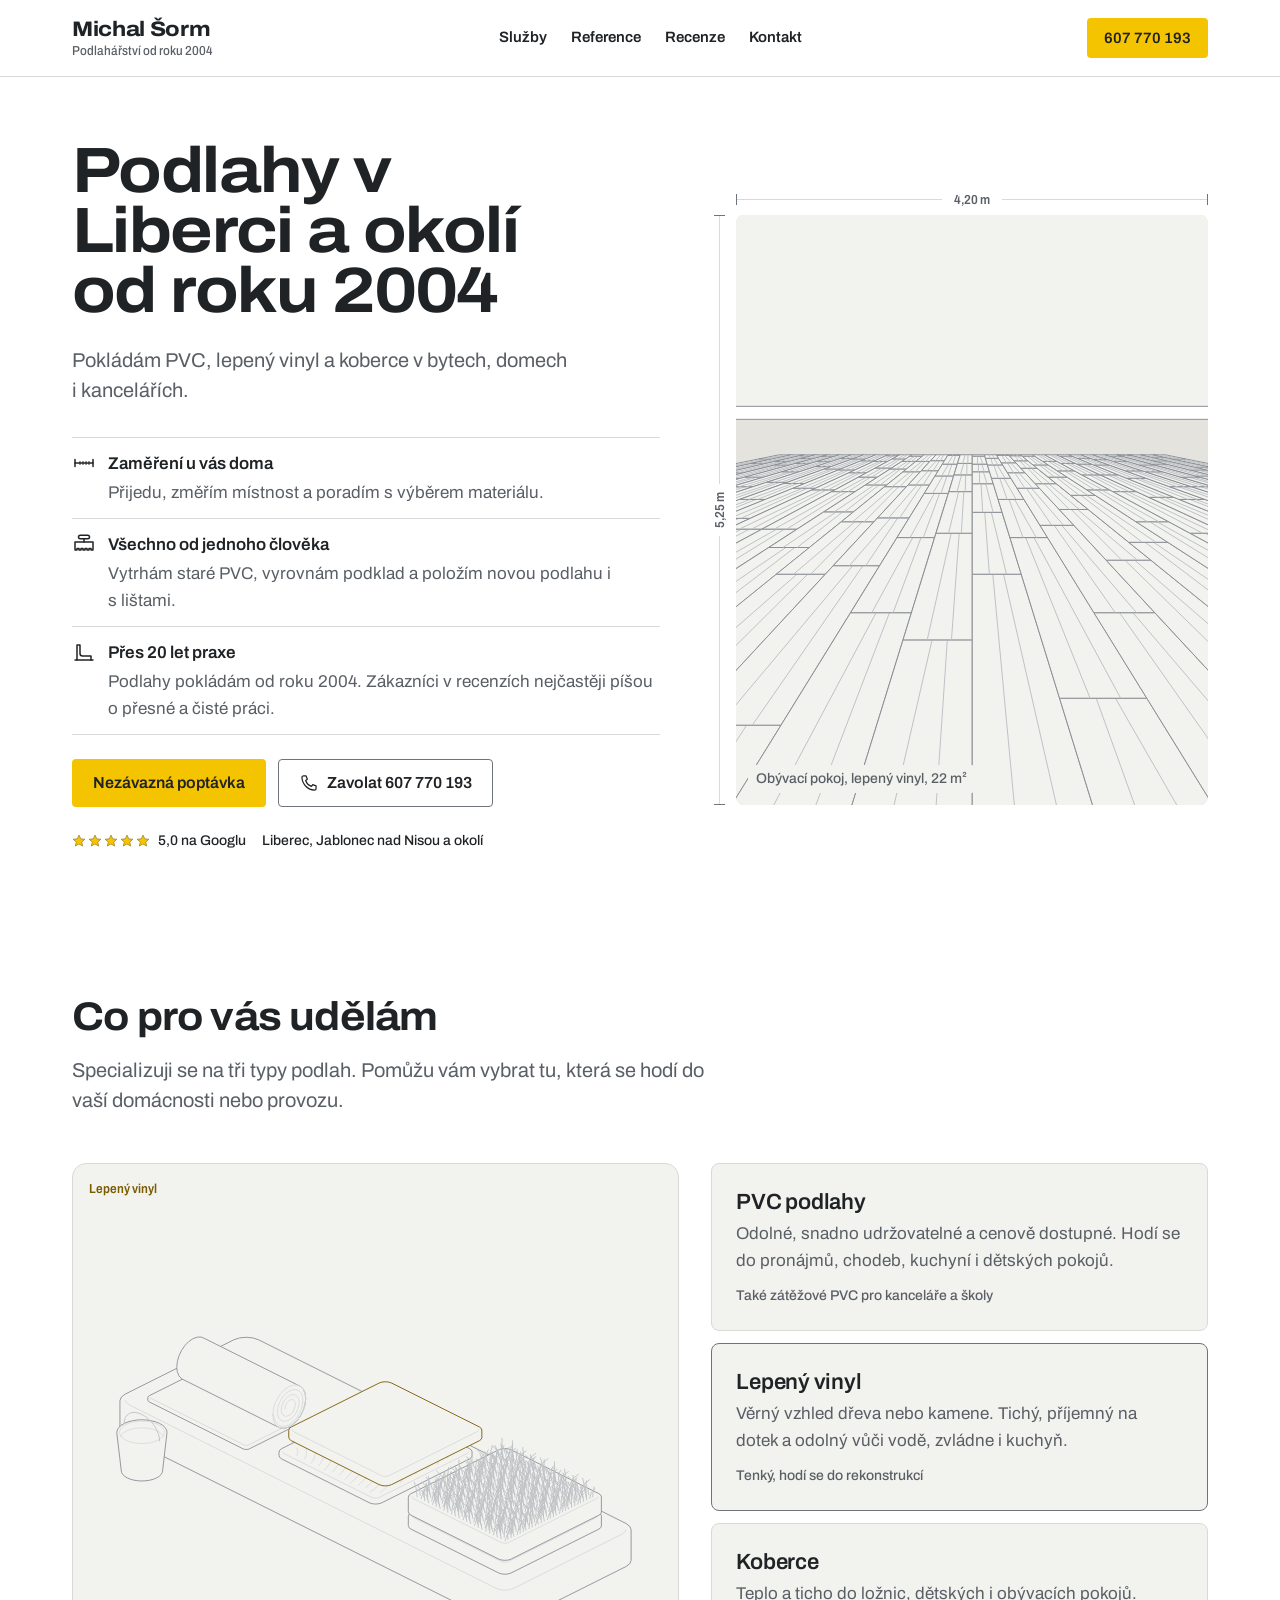
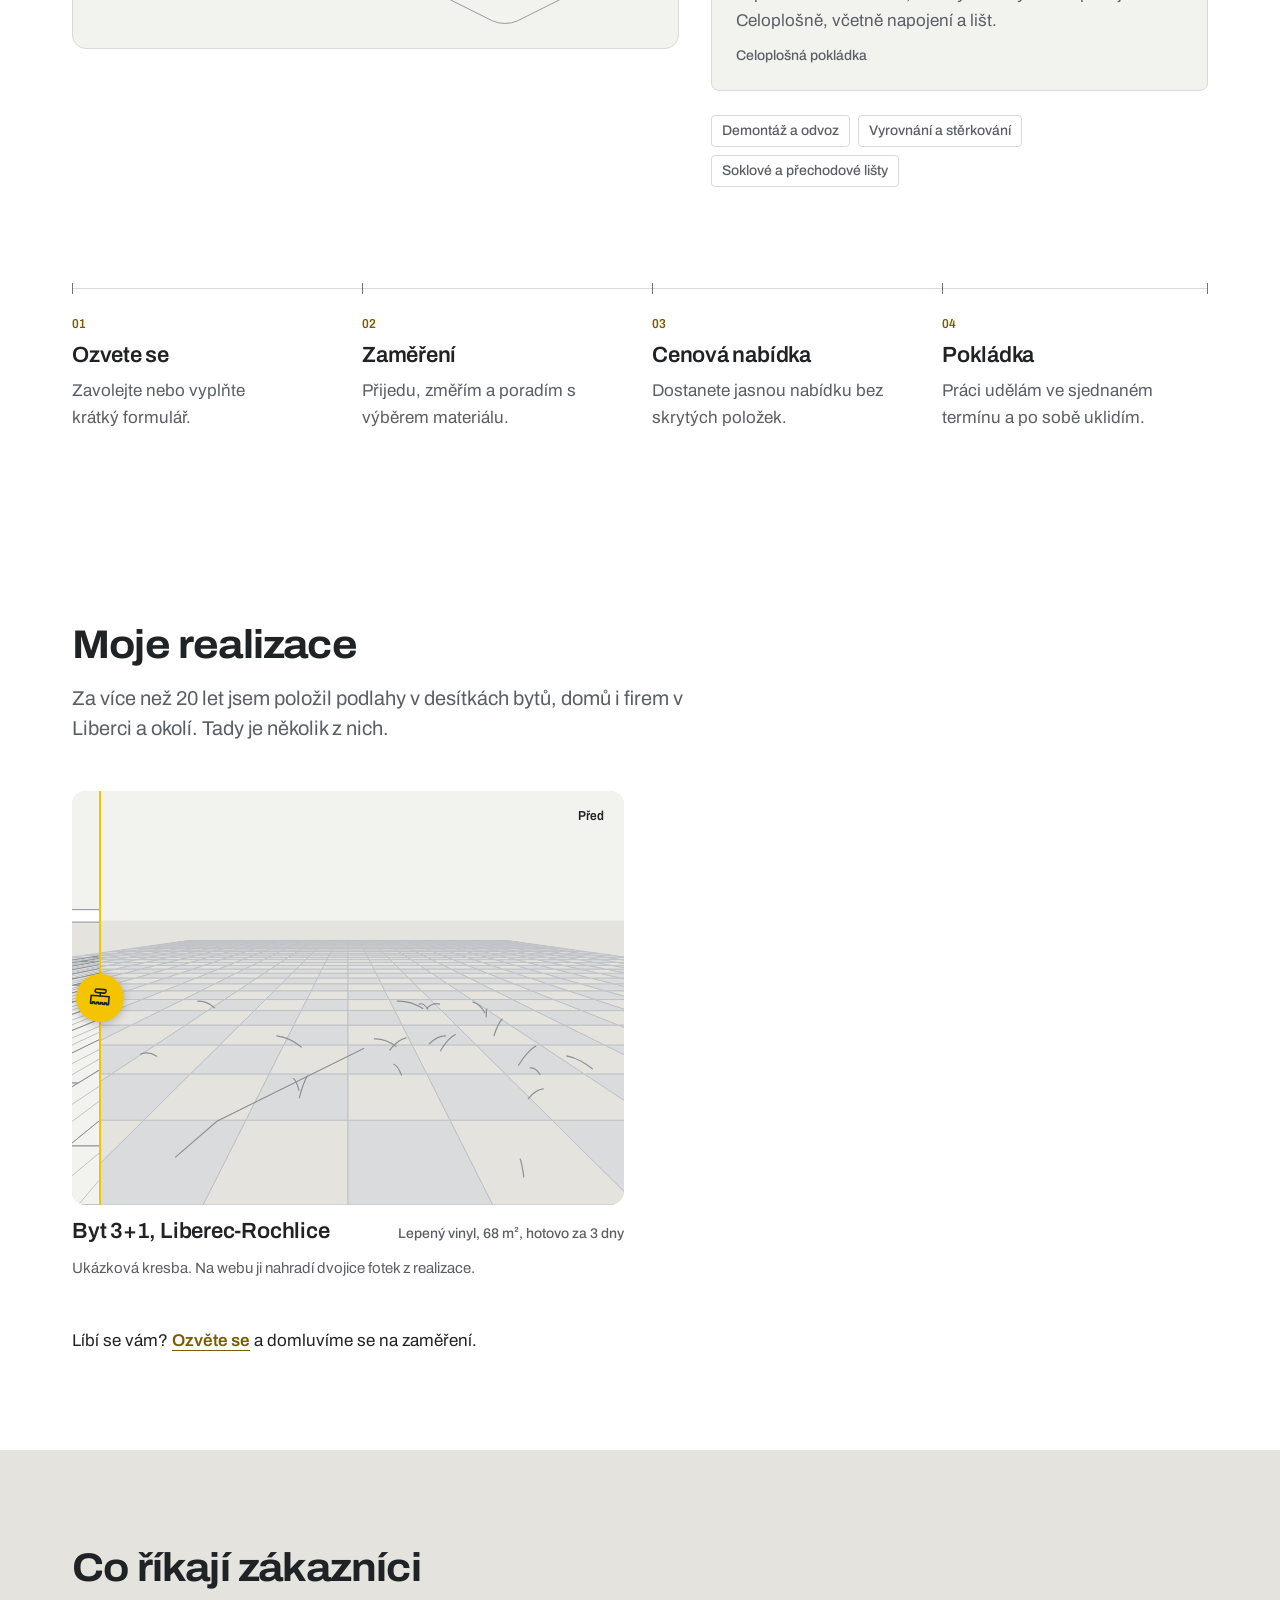
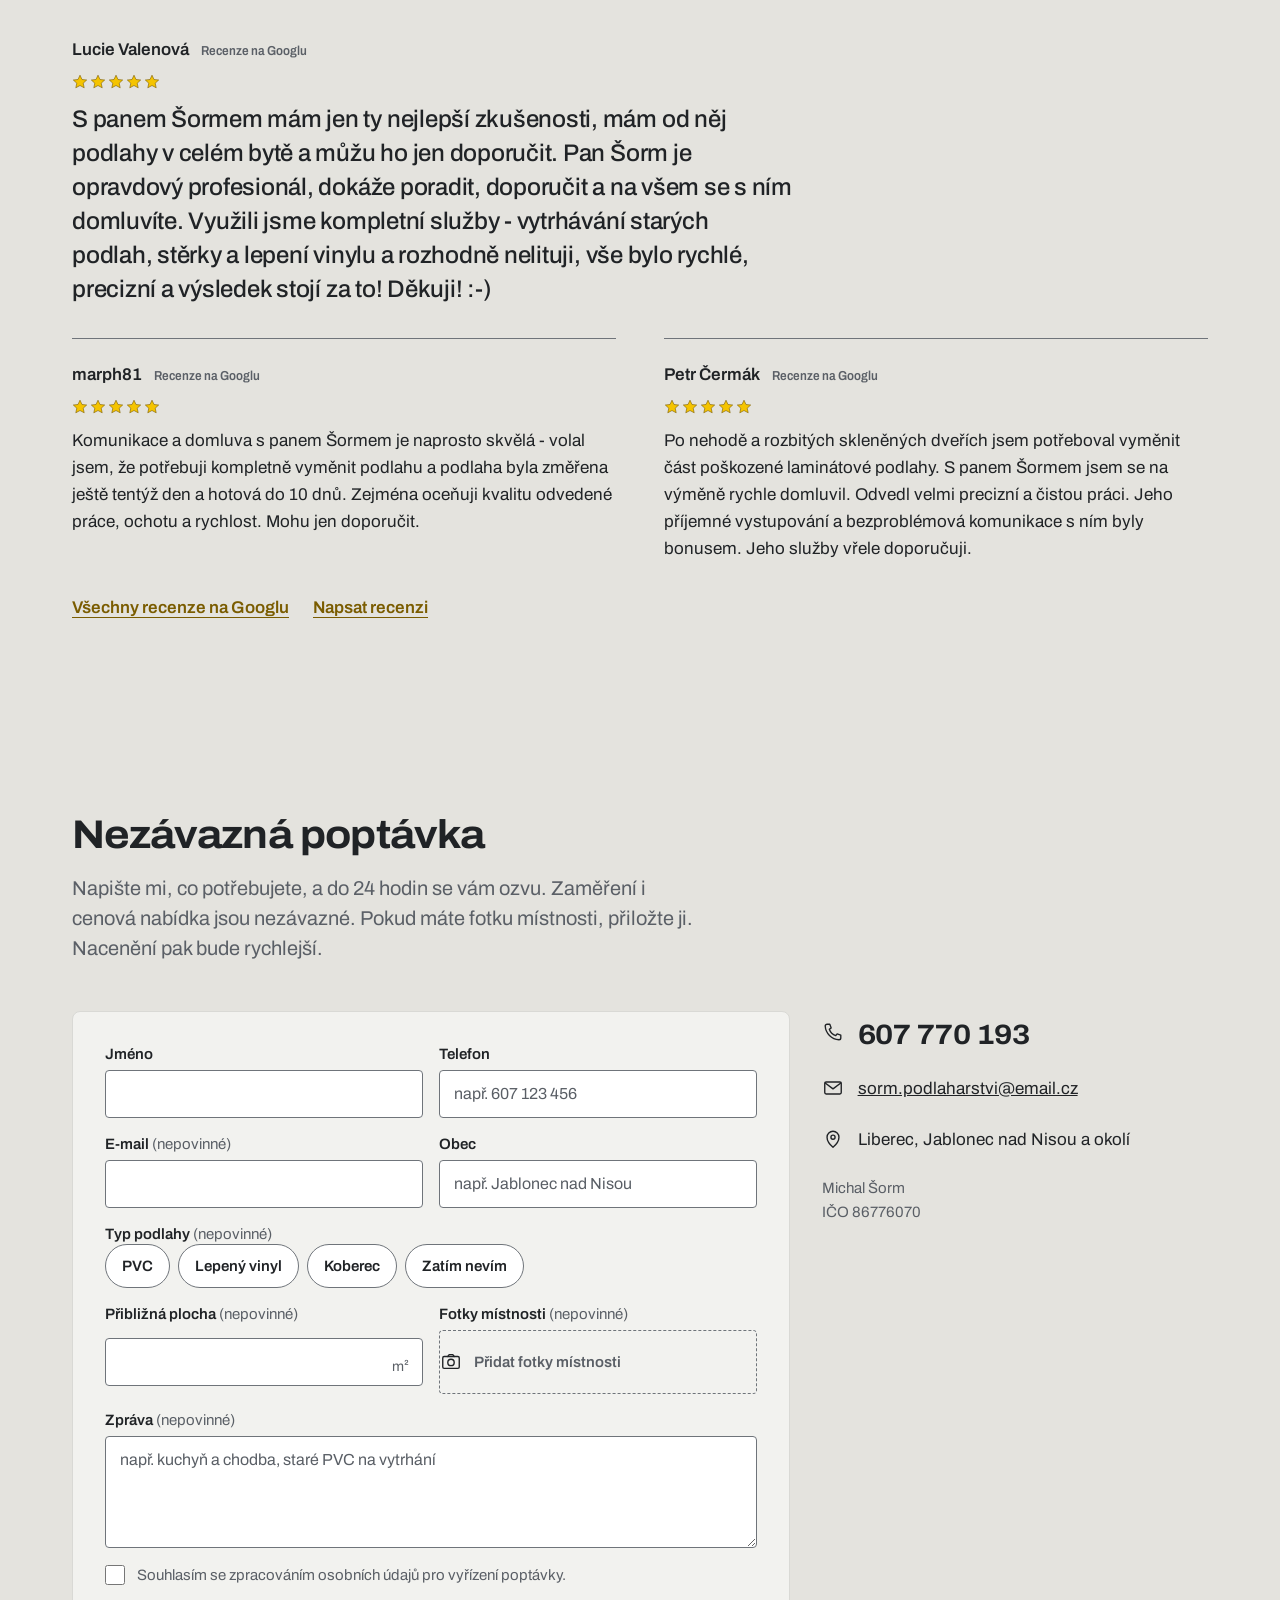
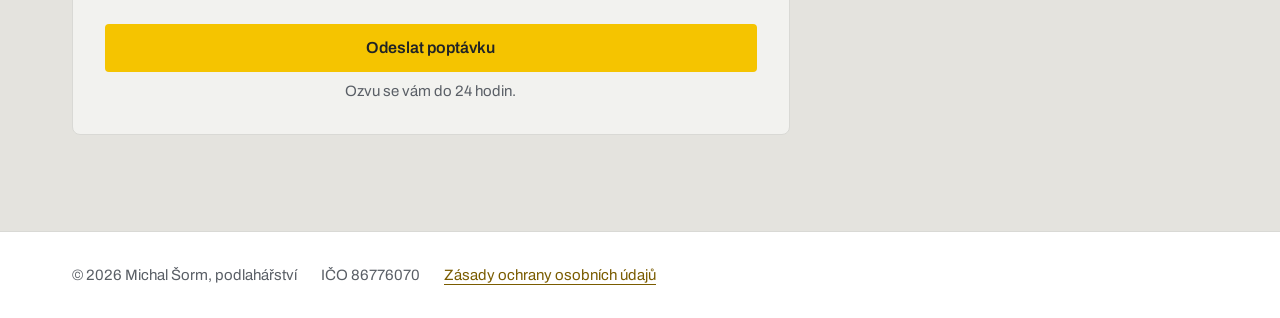
==== index.html @ c3332cc1 "prvni commit" ====
<!doctype html>
<html lang="cs">
<head>
<meta charset="utf-8">
<meta name="viewport" content="width=device-width, initial-scale=1">
<title>Michal Šorm, podlahář v Liberci</title>
<link rel="stylesheet" href="css/tokens.css">
<link rel="stylesheet" href="css/bundle.css">
<link rel="stylesheet" href="css/site.css">
</head>
<body>

<header class="sp-header">
  <a class="sp-wordmark" href="#top" aria-label="Michal Šorm, podlahářství od roku 2004, úvod">
    <b>Michal Šorm</b>
    <span class="sp-label">Podlahářství od roku 2004</span>
  </a>
  <nav class="sp-nav" aria-label="Hlavní">
    <a href="#sluzby">Služby</a><a href="#reference">Reference</a><a href="#recenze">Recenze</a><a href="#kontakt">Kontakt</a>
  </nav>
  <a class="sp-btn sp-btn--primary sp-btn--small" href="tel:+420607770193" aria-label="Zavolat 607 770 193">
    <svg class="sp-header__call-icon" viewBox="0 0 24 24" fill="none" stroke="currentColor" stroke-width="1.5" stroke-linejoin="round" stroke-linecap="round" aria-hidden="true"><path d="M5.5 3.5h3l1.5 4-2 1.5a11 11 0 0 0 7 7l1.5-2 4 1.5v3a2 2 0 0 1-2 2A16 16 0 0 1 3.5 5.5a2 2 0 0 1 2-2z"/></svg>
    <span class="sp-header__call-text">607 770 193</span>
  </a>
</header>

<main>

<!-- ========== Hero ========== -->
<section class="sp-hero" aria-labelledby="hero-h">
  <div class="sp-hero__text">
    <h1 class="sp-display" id="hero-h">Podlahy v Liberci a okolí od roku 2004</h1>
    <p class="sp-lead">Pokládám PVC, lepený vinyl a koberce v bytech, domech i kancelářích.</p>
    <ul class="sp-hero__benefits">
      <li><svg viewBox="0 0 24 24" fill="none" stroke="currentColor" stroke-width="1.5" stroke-linejoin="round" stroke-linecap="round" aria-hidden="true"><path d="M3 12h18"/><path d="M3 8.5v7M21 8.5v7"/><path d="M8 10.5v3M11 10.5v3M14 10.5v3M17 10.5v3" stroke-width="1"/></svg><b>Zaměření u vás doma</b><span class="sp-body">Přijedu, změřím místnost a poradím s výběrem materiálu.</span></li>
      <li><svg viewBox="0 0 24 24" fill="none" stroke="currentColor" stroke-width="1.5" stroke-linejoin="round" stroke-linecap="round" aria-hidden="true"><rect x="6.5" y="3.25" width="11" height="3.5" rx="1.75"/><path d="M12 6.75V10"/><path d="M3 10H21V18H19V16.5H17V18H15V16.5H13V18H11V16.5H9V18H7V16.5H5V18H3Z"/></svg><b>Všechno od jednoho člověka</b><span class="sp-body">Vytrhám staré PVC, vyrovnám podklad a položím novou podlahu i s lištami.</span></li>
      <!-- OVĚŘIT: „Zákazníci v recenzích nejčastěji píšou o přesné a čisté práci.“ platí pro všechny recenze? -->
      <li><svg viewBox="0 0 24 24" fill="none" stroke="currentColor" stroke-width="1.5" stroke-linejoin="round" stroke-linecap="round" aria-hidden="true"><path d="M3 20h18"/><path d="M5 20V5h3v8.5c0 1.5 1 2.5 2.5 2.5H19v4"/></svg><b>Přes 20 let praxe</b><span class="sp-body">Podlahy pokládám od roku 2004. Zákazníci v recenzích nejčastěji píšou o přesné a čisté práci.</span></li>
    </ul>
    <div class="sp-hero__actions">
      <a class="sp-btn sp-btn--primary" href="#kontakt">Nezávazná poptávka</a>
      <a class="sp-btn sp-btn--secondary" href="tel:+420607770193">
        <svg viewBox="0 0 24 24" fill="none" stroke="currentColor" stroke-width="1.5" stroke-linejoin="round" stroke-linecap="round" aria-hidden="true"><path d="M5.5 3.5h3l1.5 4-2 1.5a11 11 0 0 0 7 7l1.5-2 4 1.5v3a2 2 0 0 1-2 2A16 16 0 0 1 3.5 5.5a2 2 0 0 1 2-2z"/></svg>
        Zavolat 607 770 193
      </a>
    </div>
    <div class="sp-hero__trust">
      <!-- OVĚŘIT: aktuální hodnocení na Googlu („5,0 na Googlu“) -->
      <span class="sp-measure"><span class="sp-stars" aria-hidden="true"><svg viewBox="0 0 16 16" aria-hidden="true"><path fill="currentColor" d="M8 1.2l2 4.3 4.7.5-3.5 3.2 1 4.6L8 11.5l-4.2 2.3 1-4.6L1.3 6l4.7-.5z"/></svg><svg viewBox="0 0 16 16" aria-hidden="true"><path fill="currentColor" d="M8 1.2l2 4.3 4.7.5-3.5 3.2 1 4.6L8 11.5l-4.2 2.3 1-4.6L1.3 6l4.7-.5z"/></svg><svg viewBox="0 0 16 16" aria-hidden="true"><path fill="currentColor" d="M8 1.2l2 4.3 4.7.5-3.5 3.2 1 4.6L8 11.5l-4.2 2.3 1-4.6L1.3 6l4.7-.5z"/></svg><svg viewBox="0 0 16 16" aria-hidden="true"><path fill="currentColor" d="M8 1.2l2 4.3 4.7.5-3.5 3.2 1 4.6L8 11.5l-4.2 2.3 1-4.6L1.3 6l4.7-.5z"/></svg><svg viewBox="0 0 16 16" aria-hidden="true"><path fill="currentColor" d="M8 1.2l2 4.3 4.7.5-3.5 3.2 1 4.6L8 11.5l-4.2 2.3 1-4.6L1.3 6l4.7-.5z"/></svg></span>5,0 na Googlu</span>
      <!-- OVĚŘIT: oblast působnosti „Liberec, Jablonec nad Nisou a okolí“ -->
      <span class="sp-measure">Liberec, Jablonec nad Nisou a okolí</span>
    </div>
  </div>

  <!-- OVĚŘIT: zástupná kresba místo fotky; kóty 4,20 × 5,25 m a popisek „Obývací pokoj, lepený vinyl, 22 m²“ nahradit údaji ze skutečné zakázky na fotce -->
  <div class="sp-plan">
    <div class="sp-kota sp-plan__kota-x" aria-hidden="true"><span class="sp-kota__line"></span><span class="sp-label">4,20 m</span><span class="sp-kota__line"></span></div>
    <div class="sp-plan__kota-y" aria-hidden="true"><span class="sp-kota__line"></span><span class="sp-label">5,25 m</span><span class="sp-kota__line"></span></div>
    <div class="sp-plan__photo">
      <svg data-floor="after" viewBox="0 0 400 500" preserveAspectRatio="xMidYMid slice" role="img" aria-label="Ukázka: obývací pokoj s novým lepeným vinylem"></svg>
    </div>
    <span class="sp-measure sp-plan__note">Obývací pokoj, lepený vinyl, 22 m²</span>
  </div>
</section>

<!-- ========== Služby ========== -->
<section class="site-section" id="sluzby" aria-labelledby="sluzby-h">
  <div class="site-section__inner">
    <header class="sp-section-head">
      <h2 class="sp-h2" id="sluzby-h">Co pro vás udělám</h2>
      <p class="sp-lead">Specializuji se na tři typy podlah. Pomůžu vám vybrat tu, která se hodí do vaší domácnosti nebo provozu.</p>
    </header>

    <div class="sp-services">
      <div class="sp-floors">
        <span class="sp-label sp-floors__tag" id="floors-tag">Najeďte na službu</span>
        <div class="sp-floors__stage" id="floors-stage"></div>
      </div>

      <div>
        <!-- OVĚŘIT: orientační ceny za m² zatím nezveřejněné, rozhodne klient -->
        <ul class="sp-service-list">
          <li><button class="sp-service" type="button" data-i="0" aria-pressed="false">
            <span class="sp-h3">PVC podlahy</span>
            <span class="sp-body">Odolné, snadno udržovatelné a cenově dostupné. Hodí se do pronájmů, chodeb, kuchyní i dětských pokojů.</span>
            <span class="sp-measure">Také zátěžové PVC pro kanceláře a školy</span>
          </button></li>
          <li><button class="sp-service" type="button" data-i="1" aria-pressed="false">
            <span class="sp-h3">Lepený vinyl</span>
            <span class="sp-body">Věrný vzhled dřeva nebo kamene. Tichý, příjemný na dotek a odolný vůči vodě, zvládne i kuchyň.</span>
            <span class="sp-measure">Tenký, hodí se do rekonstrukcí</span>
          </button></li>
          <li><button class="sp-service" type="button" data-i="2" aria-pressed="false">
            <span class="sp-h3">Koberce</span>
            <span class="sp-body">Teplo a ticho do ložnic, dětských i obývacích pokojů. Celoplošně, včetně napojení a lišt.</span>
            <span class="sp-measure">Celoplošná pokládka</span>
          </button></li>
        </ul>
        <!-- OVĚŘIT: dodává i materiál? Pokud ano, přidat štítek „Poradenství a zajištění materiálu“ -->
        <div class="sp-extras" aria-label="Doplňkové služby">
          <span>Demontáž a odvoz</span><span>Vyrovnání a stěrkování</span><span>Soklové a přechodové lišty</span>
        </div>
      </div>
    </div>

    <ol class="sp-steps site-steps" aria-label="Jak to probíhá">
      <li class="sp-step"><span class="sp-label">01</span><span class="sp-h3">Ozvete se</span><p class="sp-body">Zavolejte nebo vyplňte krátký formulář.</p></li>
      <li class="sp-step"><span class="sp-label">02</span><span class="sp-h3">Zaměření</span><p class="sp-body">Přijedu, změřím a poradím s výběrem materiálu.</p></li>
      <li class="sp-step"><span class="sp-label">03</span><span class="sp-h3">Cenová nabídka</span><p class="sp-body">Dostanete jasnou nabídku bez skrytých položek.</p></li>
      <li class="sp-step"><span class="sp-label">04</span><span class="sp-h3">Pokládka</span><p class="sp-body">Práci udělám ve sjednaném termínu a po sobě uklidím.</p></li>
    </ol>
  </div>
</section>

<!-- ========== Reference ========== -->
<section class="site-section" id="reference" aria-labelledby="reference-h">
  <div class="site-section__inner">
    <header class="sp-section-head">
      <h2 class="sp-h2" id="reference-h">Moje realizace</h2>
      <p class="sp-lead">Za více než 20 let jsem položil podlahy v desítkách bytů, domů i firem v Liberci a okolí. Tady je několik z nich.</p>
    </header>

    <div class="site-refs">
      <!-- OVĚŘIT: ukázková zakázka „Byt 3+1, Liberec-Rochlice“, „Lepený vinyl, 68 m², hotovo za 3 dny“ a kreslené podlahy; nahradit 6–9 skutečnými zakázkami a dvojicemi fotek 4 : 3 -->
      <figure class="sp-ba" data-ba>
        <div class="sp-ba__frame">
          <svg class="sp-ba__img" data-floor="before" viewBox="0 0 400 300" preserveAspectRatio="xMidYMid slice" role="img" aria-label="Před: opotřebované staré PVC"></svg>
          <svg class="sp-ba__img sp-ba__after" data-floor="after" viewBox="0 0 400 300" preserveAspectRatio="xMidYMid slice" role="img" aria-label="Po: nový lepený vinyl"></svg>
          <span class="sp-ba__edge" aria-hidden="true"></span>
          <span class="sp-ba__trowel" aria-hidden="true">
            <svg viewBox="0 0 24 24" fill="none" stroke="currentColor" stroke-width="1.6" stroke-linejoin="round" stroke-linecap="round"><rect x="6.5" y="3.25" width="11" height="3.5" rx="1.75"/><path d="M12 6.75V10"/><path d="M3 10H21V18H19V16.5H17V18H15V16.5H13V18H11V16.5H9V18H7V16.5H5V18H3Z"/></svg>
          </span>
          <span class="sp-label sp-ba__tag sp-ba__tag--before">Před</span>
          <span class="sp-label sp-ba__tag sp-ba__tag--after">Po</span>
        </div>
        <input class="sp-ba__range" type="range" min="0" max="100" value="55" aria-label="Posunout hranu před a po" hidden>
        <figcaption class="sp-ba__caption">
          <span class="sp-h3">Byt 3+1, Liberec-Rochlice</span>
          <span class="sp-measure">Lepený vinyl, 68 m², hotovo za 3 dny</span>
        </figcaption>
        <span class="sp-small">Ukázková kresba. Na webu ji nahradí dvojice fotek z realizace.</span>
      </figure>
    </div>

    <p class="sp-body site-refs__cta">Líbí se vám? <a class="sp-link" href="#kontakt">Ozvěte se</a> a domluvíme se na zaměření.</p>
  </div>
</section>

<!-- ========== Recenze ========== -->
<section class="site-section site-section--sunk" id="recenze" aria-labelledby="recenze-h">
  <div class="site-section__inner">
    <header class="sp-section-head">
      <h2 class="sp-h2" id="recenze-h">Co říkají zákazníci</h2>
    </header>
    <div class="sp-reviews">
      <figure class="sp-review sp-review--lead">
        <figcaption><h3 class="sp-review__name">Lucie Valenová</h3><span class="sp-label">Recenze na Googlu</span></figcaption>
        <div class="sp-stars" role="img" aria-label="5 z 5 hvězd" data-stars></div>
        <blockquote><p class="sp-body">S panem Šormem mám jen ty nejlepší zkušenosti, mám od něj podlahy v celém bytě a můžu ho jen doporučit. Pan Šorm je opravdový profesionál, dokáže poradit, doporučit a na všem se s ním domluvíte. Využili jsme kompletní služby - vytrhávání starých podlah, stěrky a lepení vinylu a rozhodně nelituji, vše bylo rychlé, precizní a výsledek stojí za to! Děkuji! :-)</p></blockquote>
      </figure>
      <figure class="sp-review">
        <figcaption><h3 class="sp-review__name">marph81</h3><span class="sp-label">Recenze na Googlu</span></figcaption>
        <div class="sp-stars" role="img" aria-label="5 z 5 hvězd" data-stars></div>
        <blockquote><p class="sp-body">Komunikace a domluva s panem Šormem je naprosto skvělá - volal jsem, že potřebuji kompletně vyměnit podlahu a podlaha byla změřena ještě tentýž den a hotová do 10 dnů. Zejména oceňuji kvalitu odvedené práce, ochotu a rychlost. Mohu jen doporučit.</p></blockquote>
      </figure>
      <figure class="sp-review">
        <figcaption><h3 class="sp-review__name">Petr Čermák</h3><span class="sp-label">Recenze na Googlu</span></figcaption>
        <div class="sp-stars" role="img" aria-label="5 z 5 hvězd" data-stars></div>
        <blockquote><p class="sp-body">Po nehodě a rozbitých skleněných dveřích jsem potřeboval vyměnit část poškozené laminátové podlahy. S panem Šormem jsem se na výměně rychle domluvil. Odvedl velmi precizní a čistou práci. Jeho příjemné vystupování a bezproblémová komunikace s ním byly bonusem. Jeho služby vřele doporučuji.</p></blockquote>
      </figure>
    </div>
    <!-- OVĚŘIT: doplnit adresu profilu na Googlu a přímý odkaz na napsání recenze (teď #) -->
    <div class="sp-reviews__more">
      <a class="sp-link" href="#">Všechny recenze na Googlu</a>
      <a class="sp-link" href="#">Napsat recenzi</a>
    </div>
  </div>
</section>

<!-- ========== Kontakt ========== -->
<section class="site-section site-section--sunk" id="kontakt" aria-labelledby="kontakt-h">
  <div class="site-section__inner sp-contact-wrap">
    <!-- OVĚŘIT: lhůta „do 24 hodin“ a zda jsou zaměření a nabídka zdarma (teď jen „nezávazné“) -->
    <header class="sp-section-head">
      <h2 class="sp-h2" id="kontakt-h">Nezávazná poptávka</h2>
      <p class="sp-lead">Napište mi, co potřebujete, a do 24 hodin se vám ozvu. Zaměření i cenová nabídka jsou nezávazné. Pokud máte fotku místnosti, přiložte ji. Nacenění pak bude rychlejší.</p>
    </header>
    <div class="sp-contact">
      <div class="sp-form-slot">
      <!-- OVĚŘIT: formulář zatím nikam neodesílá (bez action); napojení a ochrana proti spamu přijdou později -->
      <form class="sp-form" id="poptavka" novalidate>
        <div class="sp-field"><label for="f-jmeno">Jméno</label><input class="sp-input" id="f-jmeno" name="jmeno" autocomplete="name" required><span class="sp-error" id="e-jmeno" hidden>Zadejte jméno.</span></div>
        <div class="sp-field"><label for="f-tel">Telefon</label><input class="sp-input" id="f-tel" name="telefon" type="tel" autocomplete="tel" inputmode="tel" required placeholder="např. 607 123 456"><span class="sp-error" id="e-tel" hidden>Zadejte telefon, ať se vám můžu ozvat.</span></div>
        <div class="sp-field"><label for="f-mail">E-mail <span class="sp-opt">(nepovinné)</span></label><input class="sp-input" id="f-mail" name="email" type="email" autocomplete="email"></div>
        <div class="sp-field"><label for="f-obec">Obec</label><input class="sp-input" id="f-obec" name="obec" autocomplete="address-level2" required placeholder="např. Jablonec nad Nisou"><span class="sp-error" id="e-obec" hidden>Napište obec, kde je podlaha.</span></div>

        <fieldset class="sp-field sp-field--full">
          <legend>Typ podlahy <span class="sp-opt">(nepovinné)</span></legend>
          <div class="sp-chips">
            <label class="sp-chip"><input type="radio" name="typ" value="pvc"><span>PVC</span></label>
            <label class="sp-chip"><input type="radio" name="typ" value="vinyl"><span>Lepený vinyl</span></label>
            <label class="sp-chip"><input type="radio" name="typ" value="koberec"><span>Koberec</span></label>
            <label class="sp-chip"><input type="radio" name="typ" value="nevim"><span>Zatím nevím</span></label>
          </div>
        </fieldset>

        <div class="sp-field"><label for="f-m2">Přibližná plocha <span class="sp-opt">(nepovinné)</span></label><div class="sp-suffix"><input class="sp-input" id="f-m2" name="plocha" type="number" inputmode="decimal" min="0"><span>m²</span></div></div>
        <div class="sp-field">
          <span class="sp-field__title" id="foto-title">Fotky místnosti <span class="sp-opt">(nepovinné)</span></span>
          <label class="sp-drop">
            <input class="sp-sr-only" id="f-foto" name="fotky" type="file" accept="image/*" multiple aria-labelledby="foto-title foto-text">
            <svg viewBox="0 0 24 24" fill="none" stroke="currentColor" stroke-width="1.5" stroke-linejoin="round" stroke-linecap="round" aria-hidden="true"><rect x="3" y="6" width="18" height="13" rx="1.5"/><circle cx="12" cy="12.5" r="3.5"/><path d="M8.5 6l1.5-2h4l1.5 2"/></svg>
            <span class="sp-small" id="foto-text">Přidat fotky místnosti</span>
          </label>
        </div>

        <div class="sp-field sp-field--full"><label for="f-zprava">Zpráva <span class="sp-opt">(nepovinné)</span></label><textarea class="sp-input" id="f-zprava" name="zprava" placeholder="např. kuchyň a chodba, staré PVC na vytrhání"></textarea></div>

        <div class="sp-field sp-field--full">
          <label class="sp-check"><input type="checkbox" id="f-souhlas" required><span>Souhlasím se zpracováním osobních údajů pro vyřízení poptávky.</span></label>
          <span class="sp-error" id="e-souhlas" hidden>Bez souhlasu poptávku nemůžu zpracovat.</span>
        </div>

        <div class="sp-field--full" style="display:grid;gap:var(--space-2)">
          <button class="sp-btn sp-btn--primary sp-btn--block" type="submit" id="f-odeslat">Odeslat poptávku</button>
          <span class="sp-small" style="text-align:center">Ozvu se vám do 24 hodin.</span>
        </div>
      </form>
      </div>

      <aside class="sp-info" aria-label="Kontakt">
        <div class="sp-info__row">
          <svg viewBox="0 0 24 24" fill="none" stroke="currentColor" stroke-width="1.5" stroke-linejoin="round" stroke-linecap="round" aria-hidden="true"><path d="M5.5 3.5h3l1.5 4-2 1.5a11 11 0 0 0 7 7l1.5-2 4 1.5v3a2 2 0 0 1-2 2A16 16 0 0 1 3.5 5.5a2 2 0 0 1 2-2z"/></svg>
          <a class="sp-info__phone sp-focusable" href="tel:+420607770193">607 770 193</a>
        </div>
        <div class="sp-info__row">
          <svg viewBox="0 0 24 24" fill="none" stroke="currentColor" stroke-width="1.5" stroke-linejoin="round" stroke-linecap="round" aria-hidden="true"><rect x="3" y="5.5" width="18" height="13" rx="1.5"/><path d="M3.5 6.5 12 13l8.5-6.5"/></svg>
          <a class="sp-body sp-focusable" href="mailto:sorm.podlaharstvi@email.cz">sorm.podlaharstvi@email.cz</a>
        </div>
        <div class="sp-info__row">
          <svg viewBox="0 0 24 24" fill="none" stroke="currentColor" stroke-width="1.5" stroke-linejoin="round" stroke-linecap="round" aria-hidden="true"><path d="M12 21s-6.5-5.6-6.5-11a6.5 6.5 0 0 1 13 0c0 5.4-6.5 11-6.5 11z"/><circle cx="12" cy="10" r="2.25"/></svg>
          <span class="sp-body">Liberec, Jablonec nad Nisou a okolí</span>
        </div>
        <!-- OVĚŘIT: jednotný název firmy shodný s profilem na Googlu („Podlahářství Michal Šorm“ nebo „ŠORM-PODLAHY“) -->
        <div class="sp-info__firm"><span class="sp-small">Michal Šorm</span><span class="sp-small">IČO 86776070</span></div>
      </aside>
    </div>
  </div>
</section>

</main>

<footer class="site-footer">
  <div class="site-footer__inner">
    <span class="sp-small">© 2026 Michal Šorm, podlahářství</span>
    <span class="sp-small">IČO 86776070</span>
    <!-- stránka zásad zatím neexistuje, vznikne v dalším kroku -->
    <a class="sp-small sp-link" href="zasady-ochrany-osobnich-udaju.html">Zásady ochrany osobních údajů</a>
  </div>
</footer>

<script src="js/site.js"></script>
<script src="js/hairline.js"></script>
<script src="js/hero.js"></script>
<script src="js/sluzby.js"></script>
<script src="js/reference.js"></script>
<script src="js/recenze.js"></script>
<script src="js/poptavka.js"></script>
</body>
</html>
---- css/tokens.css ----
/* Šorm Podlahy — generated from tokens.json (nastroje/generuj-tokens.py) */
:root, [data-theme="light"] {
  color-scheme: light;
  --surface: #ffffff;
  --surface-raised: #f2f2ef;
  --surface-sunk: #e4e3de;
  --ink: #202326;
  --ink-muted: #5a5f66;
  --line: #d9d9d5;
  --line-strong: #6f747a;
  --accent: #f5c400;
  --accent-hover: #ddb000;
  --accent-ink: #7a5c00;
  --on-accent: #202326;
  --accent-soft: #fff3c2;
  --focus-ring: var(--ink);
  --danger: #a11b1b;
  --hairline-plate: var(--surface-raised);
  --hairline-hi: #7a5c00;
  --hairline-edge: #8c9096;
  --hairline-mid: #bfc2c6;
  --hairline-lo: #dadbdc;
  --shadow-badge: 0 2px 8px rgba(32,35,38,0.28);
}
@media (prefers-color-scheme: dark) {
  :root:not([data-theme="light"]) {
  color-scheme: dark;
  --surface: #17191c;
  --surface-raised: #202327;
  --surface-sunk: #0f1113;
  --ink: #ecedee;
  --ink-muted: #a3a8ae;
  --line: #2e3236;
  --line-strong: #6b7178;
  --accent: #f5c400;
  --accent-hover: #ffd84d;
  --accent-ink: #f5c400;
  --on-accent: #17191c;
  --accent-soft: #3a3214;
  --focus-ring: var(--ink);
  --danger: #f19a9a;
  --hairline-plate: var(--surface-raised);
  --hairline-hi: #f5c400;
  --hairline-edge: #6b7178;
  --hairline-mid: #464b51;
  --hairline-lo: #2e3236;
  --shadow-badge: 0 2px 8px rgba(0,0,0,0.6);
  }
}
[data-theme="dark"] {
  color-scheme: dark;
  --surface: #17191c;
  --surface-raised: #202327;
  --surface-sunk: #0f1113;
  --ink: #ecedee;
  --ink-muted: #a3a8ae;
  --line: #2e3236;
  --line-strong: #6b7178;
  --accent: #f5c400;
  --accent-hover: #ffd84d;
  --accent-ink: #f5c400;
  --on-accent: #17191c;
  --accent-soft: #3a3214;
  --focus-ring: var(--ink);
  --danger: #f19a9a;
  --hairline-plate: var(--surface-raised);
  --hairline-hi: #f5c400;
  --hairline-edge: #6b7178;
  --hairline-mid: #464b51;
  --hairline-lo: #2e3236;
  --shadow-badge: 0 2px 8px rgba(0,0,0,0.6);
}
:root {
  --space-1: 4px;
  --space-2: 8px;
  --space-3: 12px;
  --space-4: 16px;
  --space-6: 24px;
  --space-8: 32px;
  --space-12: 48px;
  --space-16: 64px;
  --space-24: 96px;
  --container: 1200px;
  --text-max: 640px;
  --radius-sm: 4px;
  --radius-md: 8px;
  --radius-lg: 14px;
  --radius-pill: 999px;
  --font-sans: "Archivo", system-ui, sans-serif;
}
.display { font-family: var(--font-sans); font-size: 64px; line-height: 60px; font-weight: 700; letter-spacing: -0.025em; }
.display-mobile { font-family: var(--font-sans); font-size: 40px; line-height: 42px; font-weight: 700; letter-spacing: -0.02em; }
.h2 { font-family: var(--font-sans); font-size: 40px; line-height: 44px; font-weight: 700; letter-spacing: -0.02em; }
.h3 { font-family: var(--font-sans); font-size: 22px; line-height: 28px; font-weight: 600; letter-spacing: -0.01em; }
.lead { font-family: var(--font-sans); font-size: 20px; line-height: 30px; font-weight: 400; }
.body { font-family: var(--font-sans); font-size: 17px; line-height: 27px; font-weight: 400; }
.small { font-family: var(--font-sans); font-size: 15px; line-height: 22px; font-weight: 400; }
.button { font-family: var(--font-sans); font-size: 16px; line-height: 20px; font-weight: 600; }
.label { font-family: var(--font-sans); font-size: 13px; line-height: 18px; font-weight: 600; }
.measure { font-family: var(--font-sans); font-size: 14px; line-height: 20px; font-weight: 500; }
---- css/bundle.css ----
@import url("https://fonts.googleapis.com/css2?family=Archivo:wdth,wght@62..125,400..800&display=swap");

/* Šorm Podlahy — styly komponent. Hodnoty jsou tokeny z tokens.json, žádné natvrdo. */

:root {
  --sp-ease: cubic-bezier(0.32, 0.72, 0, 1);
  --sp-dur: 700ms;
  --sp-dur-fast: 160ms;
}

body {
  margin: 0;
  background: var(--surface);
  color: var(--ink);
  font-family: var(--font-sans);
  font-size: 17px;
  line-height: 27px;
  -webkit-font-smoothing: antialiased;
}

*, *::before, *::after { box-sizing: border-box; }
:root, [data-theme="light"] { color-scheme: light; }
[data-theme="dark"] { color-scheme: dark; }

/* ---------- Typografie ---------- */
.sp-display { font-family: var(--font-sans); font-size: 64px; line-height: 60px; font-weight: 700; letter-spacing: -0.025em; font-stretch: 112%; text-wrap: balance; margin: 0; }
.sp-h2 { font-family: var(--font-sans); font-size: 40px; line-height: 44px; font-weight: 700; letter-spacing: -0.02em; font-stretch: 108%; text-wrap: balance; margin: 0; }
.sp-h3 { font-family: var(--font-sans); font-size: 22px; line-height: 28px; font-weight: 600; letter-spacing: -0.01em; margin: 0; }
.sp-lead { font-size: 20px; line-height: 30px; color: var(--ink-muted); max-width: var(--text-max); margin: 0; text-wrap: pretty; }
.sp-body { font-size: 17px; line-height: 27px; margin: 0; text-wrap: pretty; }
.sp-small { font-size: 15px; line-height: 22px; color: var(--ink-muted); margin: 0; }
.sp-label { font-family: var(--font-sans); font-size: 13px; line-height: 18px; font-weight: 600; font-stretch: 88%; color: var(--ink-muted); }
.sp-measure { font-family: var(--font-sans); font-size: 14px; line-height: 20px; font-weight: 500; color: var(--ink-muted); font-variant-numeric: tabular-nums lining-nums; }

@media (max-width: 720px) {
  .sp-display { font-size: 40px; line-height: 42px; letter-spacing: -0.02em; font-stretch: 106%; }
  .sp-h2 { font-size: 30px; line-height: 34px; }
}

/* ---------- Fokus ---------- */
/* jeden kroužek pro všechny ovládací prvky, i ty bez vlastní třídy (navigace, zaškrtávátko) */
:where(a, button, input, select, textarea, summary, [tabindex]):focus-visible,
.sp-chip input:focus-visible + span,
.sp-drop:focus-within { outline: 2px solid var(--focus-ring); outline-offset: 2px; }
.sp-chip input:focus-visible, .sp-sr-only:focus-visible { outline: none; }

/* skryté vizuálně, dostupné klávesnici a čtečce */
.sp-sr-only { position: absolute; width: 1px; height: 1px; margin: -1px; padding: 0; border: 0; overflow: hidden; clip-path: inset(50%); white-space: nowrap; }

/* ---------- Tlačítka ---------- */
.sp-btn {
  display: inline-flex; align-items: center; justify-content: center; gap: var(--space-2);
  min-height: 48px; padding: var(--space-3) 20px;
  border: 1px solid transparent; border-radius: var(--radius-sm);
  font-family: var(--font-sans); font-size: 16px; line-height: 20px; font-weight: 600;
  text-decoration: none; cursor: pointer; white-space: nowrap;
  transition: background-color var(--sp-dur-fast) ease, border-color var(--sp-dur-fast) ease, color var(--sp-dur-fast) ease;
}
.sp-btn svg { width: 20px; height: 20px; flex: none; }
.sp-btn--primary { background: var(--accent); color: var(--on-accent); }
.sp-btn--primary:hover { background: var(--accent-hover); }
.sp-btn--secondary { background: transparent; color: var(--ink); border-color: var(--line-strong); }
.sp-btn--secondary:hover { background: var(--surface-sunk); }
.sp-btn--small { min-height: 40px; padding: var(--space-2) var(--space-4); font-size: 15px; }
.sp-btn:active { transform: translateY(1px); }
.sp-btn:disabled, .sp-btn[aria-disabled="true"] { background: var(--surface-sunk); color: var(--ink-muted); border-color: var(--line); cursor: not-allowed; transform: none; }
/* odesílání: tlačítko si nechá barvu, přibude točítko */
.sp-btn--primary[aria-busy="true"] { background: var(--accent); color: var(--on-accent); border-color: transparent; cursor: progress; }
.sp-btn[aria-busy="true"]::before { content: ""; width: 16px; height: 16px; border-radius: var(--radius-pill); border: 2px solid currentColor; border-right-color: transparent; animation: sp-spin 0.8s linear infinite; }
@keyframes sp-spin { to { transform: rotate(360deg); } }
.sp-btn--block { width: 100%; }

.sp-link { color: var(--accent-ink); font-weight: 600; text-decoration: underline; text-decoration-thickness: 1px; text-underline-offset: 4px; }
.sp-link:hover { text-decoration-thickness: 2px; }
@media (pointer: coarse) {
  .sp-btn--small { min-height: 44px; }
  .sp-reviews__more .sp-link { display: inline-flex; align-items: center; min-height: 44px; }
}

/* ---------- Kóta: technická kótovací čára ---------- */
.sp-kota { display: flex; align-items: center; gap: var(--space-3); color: var(--ink-muted); }
.sp-kota__line { position: relative; flex: 1; height: 1px; background: var(--line); }
.sp-kota__line::before, .sp-kota__line::after { content: ""; position: absolute; top: -5px; width: 1px; height: 11px; background: var(--line-strong); }
.sp-kota__line::before { left: 0; }
.sp-kota__line::after { right: 0; }
.sp-kota__tick { width: 1px; height: 11px; background: var(--line-strong); flex: none; }
/* koncové značky jen na vnějších koncích kóty */
.sp-label + .sp-kota__line::before { display: none; }
.sp-kota__line:has(+ .sp-label)::after { display: none; }

/* ---------- Nadpis sekce: bez štítku a čísla ---------- */
.sp-section-head { display: grid; gap: var(--space-4); }

/* ---------- Hlavička ---------- */
.sp-header { display: flex; align-items: center; justify-content: space-between; gap: var(--space-6); padding: var(--space-4) var(--space-8); border-bottom: 1px solid var(--line); background: var(--surface); }
.sp-wordmark { display: grid; gap: 2px; text-decoration: none; color: var(--ink); }
.sp-wordmark b { font-size: 21px; line-height: 24px; font-weight: 750; letter-spacing: -0.015em; font-stretch: 112%; }
.sp-wordmark .sp-label { font-size: 13px; line-height: 16px; font-weight: 500; }
.sp-nav { display: flex; gap: var(--space-6); }
.sp-nav a { color: var(--ink); text-decoration: none; font-size: 15px; font-weight: 600; padding: var(--space-2) 0; border-bottom: 1px solid transparent; }
.sp-nav a:hover { border-bottom-color: var(--ink); }
.sp-header__call-icon { display: none; }
@media (max-width: 720px) {
  .sp-header { padding: var(--space-3) var(--space-4); }
  .sp-nav, .sp-header__call-text { display: none; }
  .sp-header__call-icon { display: inline-flex; }
}

/* ---------- Hero ---------- */
.sp-hero { display: grid; grid-template-columns: 1.08fr 0.92fr; gap: var(--space-12); align-items: center; padding: var(--space-16) var(--space-8) var(--space-12); max-width: var(--container); margin: 0 auto; }
.sp-hero__text { display: grid; gap: var(--space-6); }
.sp-hero__benefits { list-style: none; margin: var(--space-2) 0 0; padding: 0; display: grid; gap: 0; }
.sp-hero__benefits li { display: grid; grid-template-columns: 24px 1fr; gap: 2px var(--space-3); padding: var(--space-3) 0; border-top: 1px solid var(--line); }
.sp-hero__benefits li:last-child { border-bottom: 1px solid var(--line); }
.sp-hero__benefits svg { width: 24px; height: 24px; color: var(--ink); grid-row: 1 / span 2; margin-top: 1px; }
.sp-hero__benefits b { font-weight: 600; }
.sp-hero__benefits .sp-body { color: var(--ink-muted); }
.sp-hero__actions { display: flex; flex-wrap: wrap; gap: var(--space-3); }
.sp-hero__trust { display: flex; flex-wrap: wrap; gap: var(--space-2) var(--space-4); }
.sp-hero__trust .sp-measure { color: var(--ink); display: inline-flex; align-items: center; gap: var(--space-2); }
.sp-hero__trust .sp-stars svg { width: 14px; height: 14px; }

.sp-plan { position: relative; padding: 28px 0 0 28px; }
.sp-plan__photo { position: relative; aspect-ratio: 4 / 5; border-radius: var(--radius-md); overflow: hidden; background: var(--surface-sunk); }
.sp-plan__photo svg, .sp-plan__photo img { display: block; width: 100%; height: 100%; object-fit: cover; }
.sp-plan__kota-x { position: absolute; top: 4px; left: 28px; right: 0; }
.sp-plan__kota-y { position: absolute; top: 28px; bottom: 0; left: 4px; width: 16px; display: flex; flex-direction: column; align-items: center; }
.sp-plan__kota-y .sp-kota__line { width: 1px; height: auto; flex: 1; }
.sp-plan__kota-y .sp-kota__line::before, .sp-plan__kota-y .sp-kota__line::after { left: -5px; width: 11px; height: 1px; top: auto; }
.sp-plan__kota-y .sp-kota__line::before { top: 0; }
.sp-plan__kota-y .sp-kota__line::after { bottom: 0; right: auto; }
.sp-plan__kota-y .sp-label { writing-mode: vertical-rl; transform: rotate(180deg); padding: var(--space-2) 0; }
.sp-plan__note { position: absolute; left: 40px; right: 12px; width: fit-content; max-width: calc(100% - 52px); bottom: 12px; padding: 4px 8px; border-radius: var(--radius-sm); background: var(--surface-raised); }

@media (max-width: 720px) {
  .sp-hero { grid-template-columns: 1fr; gap: var(--space-8); padding: var(--space-8) var(--space-4); }
  .sp-hero__actions .sp-btn { flex: 1 1 100%; }
}

/* ---------- Služby s hairline animací ---------- */
.sp-services { display: grid; grid-template-columns: 1.1fr 0.9fr; gap: var(--space-8); align-items: start; }
.sp-floors { position: sticky; top: var(--space-6); border: 1px solid var(--line); border-radius: var(--radius-lg); background: var(--surface-raised); overflow: hidden; }
.sp-floors__stage { width: 100%; }
.sp-floors__tag { position: absolute; top: var(--space-4); left: var(--space-4); z-index: 1; pointer-events: none; }
.sp-floors__tag[data-on="true"] { color: var(--accent-ink); }
.sp-floors__hint { position: absolute; right: var(--space-4); bottom: var(--space-3); pointer-events: none; }
.sp-service-list { display: grid; gap: var(--space-3); list-style: none; margin: 0; padding: 0; }
.sp-service {
  display: grid; gap: var(--space-1);
  width: 100%; text-align: left; padding: var(--space-6); cursor: pointer;
  background: var(--surface-raised); color: var(--ink); font: inherit;
  border: 1px solid var(--line); border-radius: var(--radius-md);
  transition: border-color var(--sp-dur-fast) ease, background-color var(--sp-dur-fast) ease;
}
.sp-service .sp-body { color: var(--ink-muted); }
.sp-service .sp-measure { margin-top: var(--space-2); }
.sp-service.is-preview { border-color: var(--line-strong); }
.sp-service[aria-pressed="true"] { border-color: var(--ink); box-shadow: inset 0 0 0 1px var(--ink); background: var(--accent-soft); }
.sp-extras { display: flex; flex-wrap: wrap; gap: var(--space-2); margin-top: var(--space-6); }
.sp-extras span { font-family: var(--font-sans); font-size: 14px; font-weight: 500; line-height: 18px; padding: 6px 10px; border: 1px solid var(--line); border-radius: var(--radius-sm); color: var(--ink-muted); }
@media (max-width: 720px) {
  .sp-services { grid-template-columns: 1fr; }
  /* kresba zůstává vidět, i když se scrolluje ke kartě 02 a 03 */
  .sp-floors { top: calc(var(--sp-header-h, 0px) + var(--space-2)); z-index: 2; }
  .sp-floors__stage { aspect-ratio: auto; height: min(34vh, calc((100vw - 34px) * 0.8)); }
  .sp-service { padding: var(--space-4); scroll-margin-top: calc(var(--sp-header-h, 0px) + 34vh + var(--space-6)); }
}

/* ---------- Před / po se stěrkou ---------- */
.sp-ba { display: grid; gap: var(--space-3); }
.sp-ba__frame { position: relative; aspect-ratio: 4 / 3; border-radius: var(--radius-lg); overflow: hidden; background: var(--surface-sunk); isolation: isolate; }
.sp-ba__img { position: absolute; inset: 0; width: 100%; height: 100%; object-fit: cover; display: block; }
.sp-ba__after { clip-path: inset(0 calc(100% - var(--p, 0) * 100%) 0 0); }
.sp-ba__edge { position: absolute; top: 0; bottom: 0; left: calc(var(--p, 0) * 100%); width: 2px; margin-left: -1px; background: var(--accent); opacity: calc(min(var(--p, 0), 1 - var(--p, 0)) * 40); z-index: 2; }
.sp-ba__trowel {
  position: absolute; top: 50%; left: calc(var(--p, 0) * 100%); z-index: 3;
  width: 48px; height: 48px; margin: -24px 0 0 -24px; border-radius: var(--radius-pill);
  display: grid; place-items: center; background: var(--accent); color: var(--on-accent); box-shadow: var(--shadow-badge);
  transform: rotate(var(--tilt, 0deg));
  opacity: calc(min(var(--p, 0), 1 - var(--p, 0)) * 30);
}
.sp-ba__trowel svg { width: 24px; height: 24px; }
.sp-ba__tag { position: absolute; top: var(--space-3); z-index: 4; padding: 4px 8px; border-radius: var(--radius-sm); background: var(--surface-raised); color: var(--ink); }
.sp-ba__tag--before { right: var(--space-3); opacity: clamp(0, (0.85 - var(--p, 0)) * 1000, 1); }
.sp-ba__tag--after { left: var(--space-3); background: var(--accent);  color: var(--on-accent); opacity: clamp(0, (var(--p, 0) - 0.15) * 1000, 1); }
.sp-ba__caption { display: flex; flex-wrap: wrap; justify-content: space-between; gap: var(--space-1) var(--space-4); align-items: baseline; }
.sp-ba__range { width: 100%; accent-color: var(--accent); }
.sp-ba__range[hidden] { display: none; }

/* ---------- Postup ---------- */
.sp-steps { display: grid; grid-template-columns: repeat(4, 1fr); gap: var(--space-6); list-style: none; margin: 0; padding: 0; position: relative; }
.sp-steps::before { content: ""; position: absolute; top: 5px; left: 0; right: 0; height: 1px; background: var(--line); }
.sp-step { position: relative; display: grid; gap: var(--space-2); padding-top: var(--space-8); }
.sp-step::before { content: ""; position: absolute; top: 0; left: 0; width: 1px; height: 11px; background: var(--line-strong); }
.sp-steps::after { content: ""; position: absolute; top: 0; right: 0; width: 1px; height: 11px; background: var(--line-strong); }
.sp-step .sp-label { color: var(--accent-ink); }
.sp-step .sp-body { color: var(--ink-muted); }
@media (max-width: 720px) {
  .sp-steps { grid-template-columns: 1fr; gap: 0; padding-left: var(--space-6); }
  .sp-steps::before { top: 0; bottom: 0; left: 5px; right: auto; width: 1px; height: auto; }
  .sp-step { padding: 0 0 var(--space-6); }
  .sp-step::before { top: 4px; left: calc(-1 * var(--space-6)); width: 11px; height: 1px; }
  .sp-steps::after { display: none; }
}

/* ---------- Recenze: citace bez karet, jedna velká a dvě menší ---------- */
.sp-reviews { display: grid; grid-template-columns: 1fr 1fr; gap: var(--space-8) var(--space-12); }
.sp-review { display: grid; gap: var(--space-3); align-content: start; margin: 0; padding-top: var(--space-6); border-top: 1px solid var(--line-strong); }
.sp-review--lead { grid-column: 1 / -1; padding-top: 0; border-top: 0; }
.sp-review figcaption { display: flex; flex-wrap: wrap; align-items: baseline; gap: var(--space-1) var(--space-3); }
.sp-review__name { margin: 0; font-size: 17px; line-height: 24px; font-weight: 600; }
.sp-stars { display: flex; gap: 2px; color: var(--accent); }
.sp-stars svg { width: 16px; height: 16px; stroke: var(--accent-ink); stroke-width: 0.6; }
.sp-review blockquote { margin: 0; }
.sp-review blockquote p { color: var(--ink); }
.sp-review--lead blockquote p { font-size: 24px; line-height: 34px; font-weight: 500; letter-spacing: -0.01em; max-width: 30em; text-wrap: pretty; }
.sp-reviews__more { display: flex; flex-wrap: wrap; gap: var(--space-6); margin-top: var(--space-8); }
@media (max-width: 820px) {
  .sp-reviews { grid-template-columns: 1fr; gap: var(--space-6); }
  .sp-review--lead blockquote p { font-size: 20px; line-height: 30px; }
}

/* ---------- Formulář ---------- */
.sp-contact-wrap { display: grid; gap: var(--space-12); }
.sp-contact { display: grid; grid-template-columns: 1.3fr 0.7fr; gap: var(--space-8); align-items: start; }
.sp-form { display: grid; grid-template-columns: 1fr 1fr; gap: var(--space-4) var(--space-4); padding: var(--space-8); background: var(--surface-raised); border: 1px solid var(--line); border-radius: var(--radius-md); }
.sp-field { display: grid; gap: 6px; min-width: 0; }
.sp-field--full { grid-column: 1 / -1; }
.sp-field > label, .sp-field > legend { font-size: 15px; line-height: 20px; font-weight: 600; color: var(--ink); padding: 0; }
.sp-field .sp-opt { font-weight: 400; color: var(--ink-muted); }
.sp-field__title { font-size: 15px; line-height: 20px; font-weight: 600; color: var(--ink); }
fieldset.sp-field { border: 0; margin: 0; padding: 0; }
.sp-input {
  width: 100%; min-height: 48px; padding: var(--space-3) 14px;
  font: inherit; font-size: 16px; line-height: 22px; color: var(--ink);
  background: var(--surface); border: 1px solid var(--line-strong); border-radius: var(--radius-sm);
}
textarea.sp-input { min-height: 112px; resize: vertical; }
.sp-input::placeholder { color: var(--ink-muted); opacity: 1; }
.sp-input[aria-invalid="true"] { border-color: var(--danger); }
.sp-error { font-size: 14px; line-height: 20px; color: var(--danger); }
.sp-error[hidden] { display: none; }
.sp-suffix { position: relative; }
.sp-suffix .sp-input { padding-right: 48px; }
.sp-suffix span { position: absolute; right: 14px; top: 50%; transform: translateY(-50%); font-family: var(--font-sans); font-size: 14px; color: var(--ink-muted); pointer-events: none; }
.sp-chips { display: flex; flex-wrap: wrap; gap: var(--space-2); }
.sp-chip { position: relative; }
.sp-chip input { position: absolute; opacity: 0; inset: 0; margin: 0; cursor: pointer; }
.sp-chip span { display: inline-flex; align-items: center; min-height: 44px; padding: 0 var(--space-4); border: 1px solid var(--line-strong); border-radius: var(--radius-pill); font-size: 15px; font-weight: 600; color: var(--ink); background: var(--surface); }
.sp-chip input:checked + span { background: var(--ink); color: var(--surface); border-color: var(--ink); }
.sp-drop { position: relative; display: flex; align-items: center; gap: var(--space-3); min-height: 64px; padding: var(--space-3) var(--space-4); border: 1px dashed var(--line-strong); border-radius: var(--radius-sm); color: var(--ink-muted); cursor: pointer; }
.sp-drop:hover { border-color: var(--ink); }
.sp-drop svg { width: 22px; height: 22px; color: var(--ink); flex: none; }
.sp-check { display: flex; gap: var(--space-3); align-items: flex-start; min-height: 44px; padding: 11px 0; font-size: 15px; line-height: 22px; color: var(--ink-muted); cursor: pointer; }
.sp-field > label.sp-check { font-size: 15px; line-height: 22px; font-weight: 400; color: var(--ink-muted); }
.sp-check + .sp-error { margin-top: -10px; }
.sp-check input { width: 20px; height: 20px; margin: 1px 0 0; accent-color: var(--accent); flex: none; }
.sp-info { display: grid; gap: var(--space-6); padding-top: var(--space-2); }
.sp-info__firm { display: grid; gap: 2px; }
.sp-info__row { display: grid; grid-template-columns: 24px 1fr; gap: var(--space-3); align-items: start; }
.sp-info__row svg { width: 22px; height: 22px; color: var(--ink); margin-top: 2px; }
.sp-info__phone { font-size: 28px; line-height: 32px; font-weight: 700; font-stretch: 108%; letter-spacing: -0.01em; color: var(--ink); text-decoration: none; }
.sp-info a { color: var(--ink); }
.sp-success { display: grid; grid-template-columns: 28px 1fr; gap: var(--space-3); align-items: start; padding: var(--space-4); background: var(--surface-raised); border: 1px solid var(--line); border-radius: var(--radius-md); }
.sp-success svg { width: 28px; height: 28px; color: var(--ink); }
.sp-success b { font-weight: 600; }
.sp-success--large { padding: var(--space-8); }
.sp-success:focus { outline: none; }
.sp-states { display: grid; gap: var(--space-4); padding-top: var(--space-6); border-top: 1px solid var(--line); }
.sp-states h3 { margin: 0; }
.sp-states__grid { display: grid; grid-template-columns: repeat(3, 1fr); gap: var(--space-6); align-items: start; }
@media (max-width: 820px) {
  .sp-states__grid { grid-template-columns: 1fr; }
  .sp-contact { grid-template-columns: 1fr; }
  .sp-info { order: -1; padding-top: 0; }
  .sp-form { grid-template-columns: 1fr; padding: var(--space-6) var(--space-4); }
}

/* ---------- Ukázkové plochy (náhrada fotek) ---------- */
.sp-ph-plank { fill: var(--surface-raised); stroke: var(--hairline-edge); stroke-width: 1; vector-effect: non-scaling-stroke; }
.sp-ph-grain { fill: none; stroke: var(--hairline-mid); stroke-width: 1; vector-effect: non-scaling-stroke; }
.sp-ph-tile { fill: var(--surface-sunk); stroke: var(--hairline-mid); stroke-width: 1; vector-effect: non-scaling-stroke; }
.sp-ph-tile--alt { fill: var(--hairline-lo); }
.sp-ph-scuff { fill: none; stroke: var(--hairline-edge); stroke-width: 1.2; stroke-linecap: round; vector-effect: non-scaling-stroke; }
.sp-ph-wall { fill: var(--surface-raised); }
.sp-ph-skirt { fill: var(--surface); stroke: var(--hairline-edge); stroke-width: 1; vector-effect: non-scaling-stroke; }

@media (prefers-reduced-motion: reduce) {
  .sp-btn, .sp-service { transition: none; }
  .sp-btn[aria-busy="true"]::before { animation: none; border-right-color: currentColor; opacity: 0.6; }
}
---- css/site.css ----
/* Web Podlahářství Michal Šorm: rozvržení stránky nad komponentami z bundle.css. Hodnoty jen přes tokeny. */

:root { --sp-header-h: 75px; }
html { scroll-padding-top: var(--sp-header-h); }

/* ---------- Hlavička: lepí se nahoře, obsah zarovnaný s kontejnerem ---------- */
.sp-header {
  position: sticky; top: 0; z-index: 10;
  padding-inline: max(var(--space-8), calc((100% - var(--container)) / 2 + var(--space-8)));
}

/* ---------- Sekce ---------- */
.site-section { padding: var(--space-24) var(--space-8); }
.site-section--sunk { background: var(--surface-sunk); }
.site-section__inner { max-width: calc(var(--container) - 2 * var(--space-8)); margin: 0 auto; }
.site-section .sp-section-head { margin-bottom: var(--space-12); }

/* Služby: kresba se lepí pod hlavičkou, postup na konci sekce */
.sp-floors { top: calc(var(--sp-header-h) + var(--space-6)); }
.site-steps { margin-top: var(--space-24); }

/* Reference: mřížka před/po, 2 sloupce */
.site-refs { display: grid; grid-template-columns: repeat(2, 1fr); gap: var(--space-12) var(--space-8); }
.site-refs .sp-ba { margin: 0; }
.site-refs__cta { margin-top: var(--space-12); }

/* Kontakt: odsazení řeší sekce, ne obal formuláře */
.site-section .sp-contact-wrap { gap: 0; }

/* ---------- Patička ---------- */
.site-footer { padding: var(--space-8); border-top: 1px solid var(--line); background: var(--surface); }
.site-footer__inner {
  max-width: calc(var(--container) - 2 * var(--space-8)); margin: 0 auto;
  display: flex; flex-wrap: wrap; gap: var(--space-2) var(--space-6);
}
.site-footer .sp-link { font-weight: 400; }

@media (max-width: 820px) {
  .site-refs { grid-template-columns: 1fr; }
}

@media (max-width: 720px) {
  :root { --sp-header-h: 67px; }
  .sp-header { padding-inline: var(--space-4); }
  .site-section { padding: var(--space-16) var(--space-4); }
  .site-steps { margin-top: var(--space-16); }
  .site-footer { padding: var(--space-6) var(--space-4); }
  .site-footer__inner { flex-direction: column; }
  /* na mobilu se kresba lepí podle bundle.css */
  .sp-floors { top: calc(var(--sp-header-h) + var(--space-2)); }
}

@media (pointer: coarse) {
  .site-footer .sp-link { display: inline-flex; align-items: center; min-height: 44px; }
}
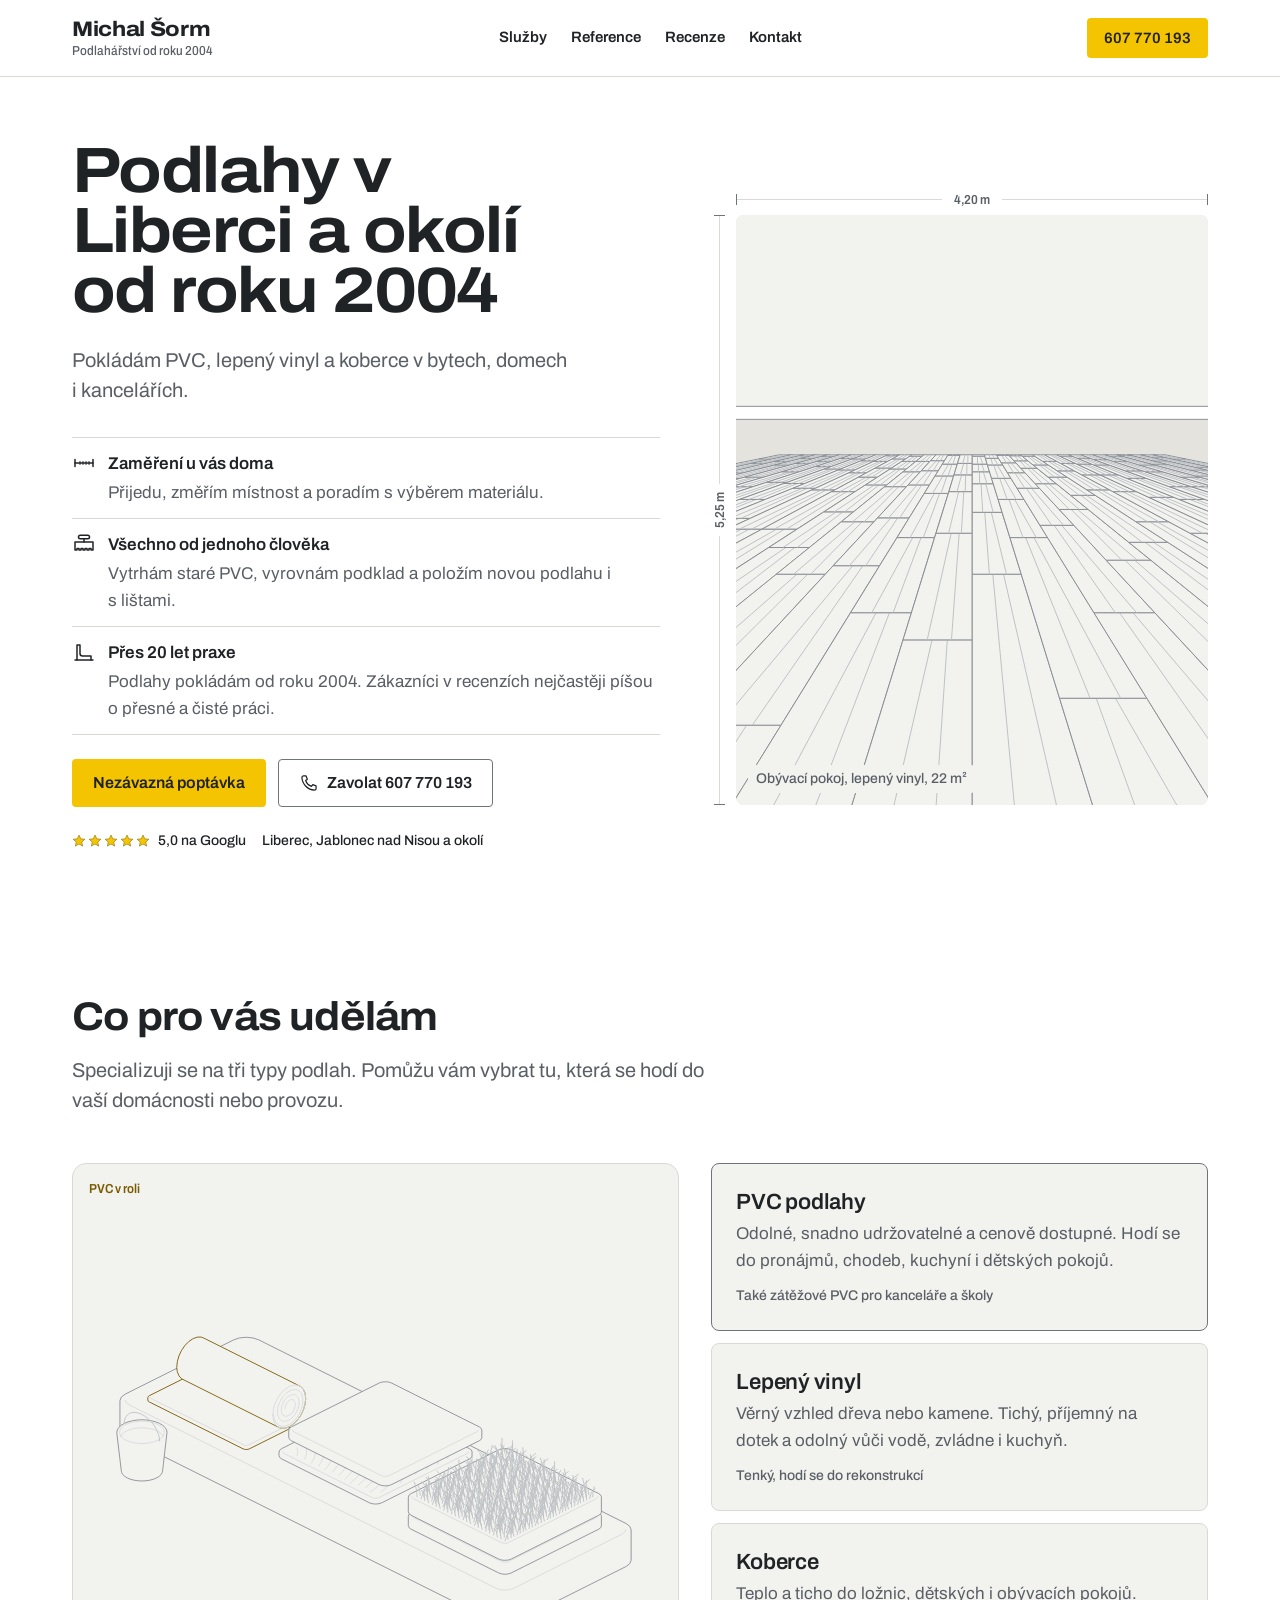
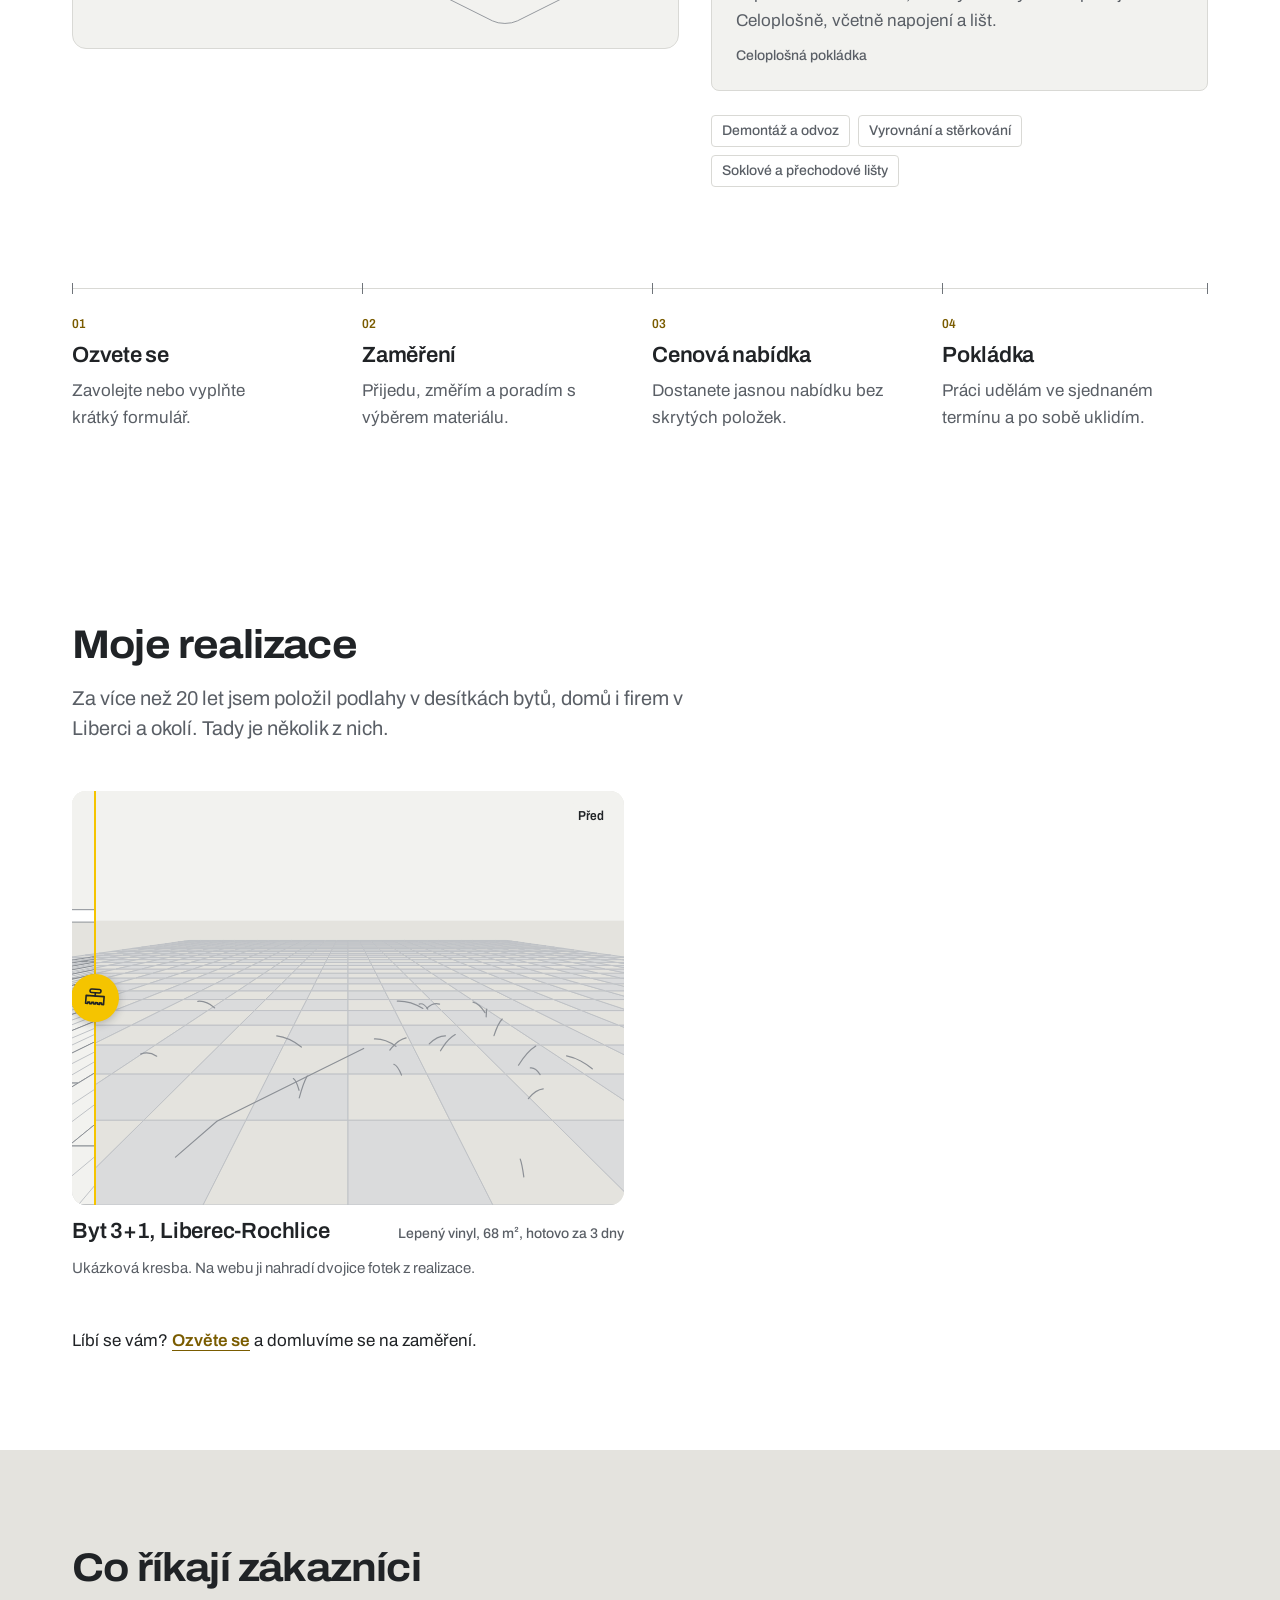
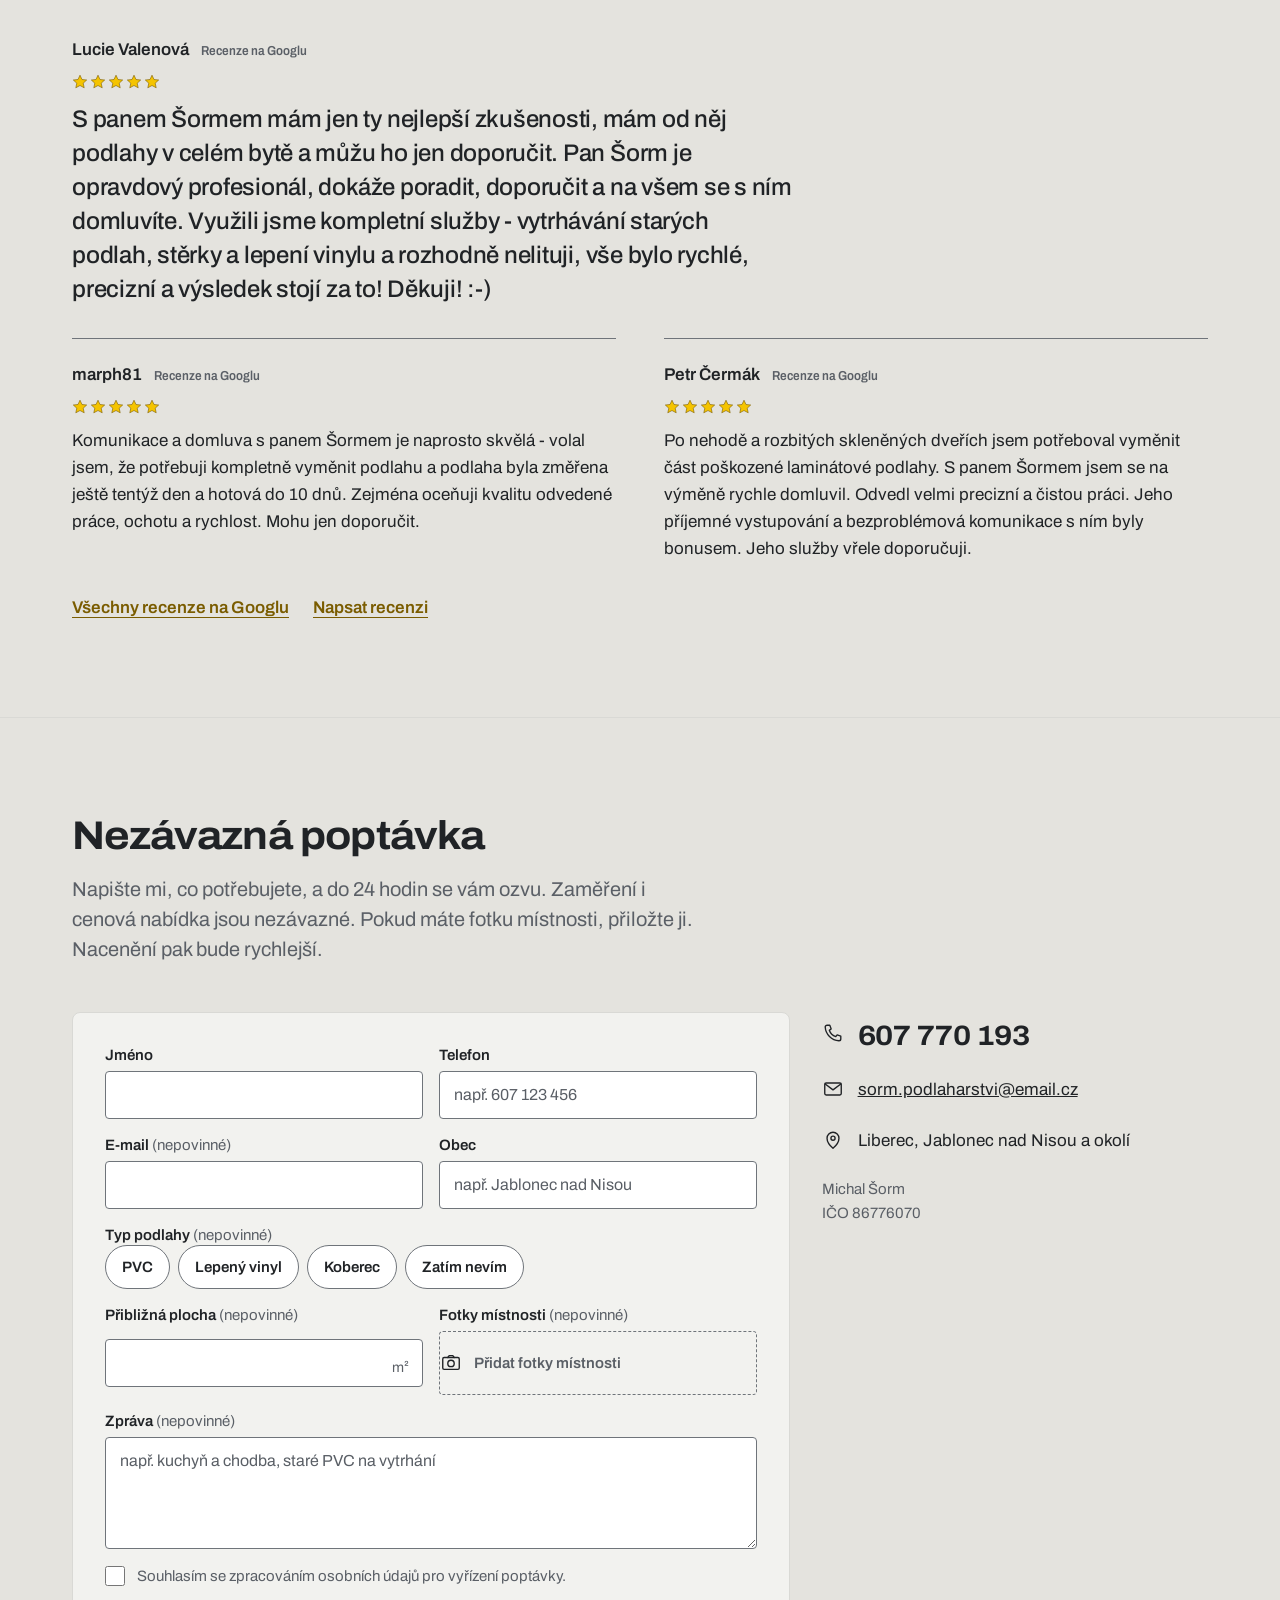
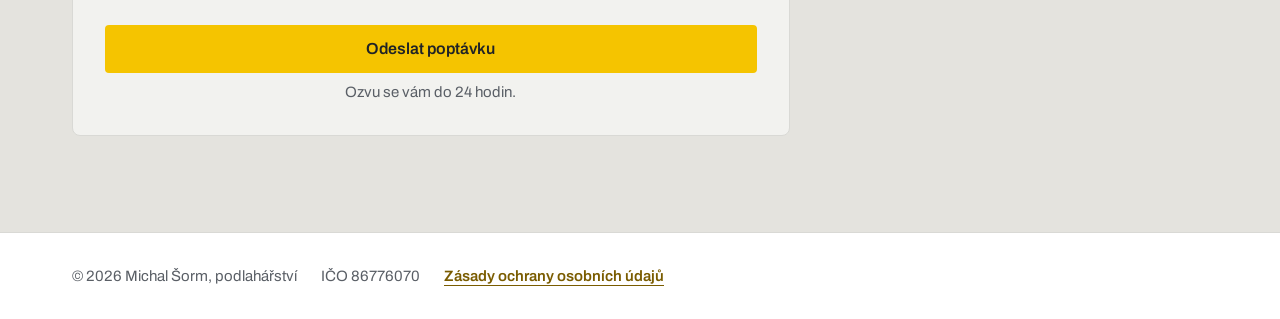
==== commit 1431046a: "prototyp" ====
--- a/index.html
+++ b/index.html
@@ -3,7 +3,37 @@
 <head>
 <meta charset="utf-8">
 <meta name="viewport" content="width=device-width, initial-scale=1">
-<title>Michal Šorm, podlahář v Liberci</title>
+<title>Podlahář Liberec, PVC, vinyl a koberce | Michal Šorm</title>
+<meta name="description" content="Pokládka PVC, lepeného vinylu a koberců od roku 2004. Liberec, Jablonec nad Nisou a okolí. Vytrhání staré podlahy, stěrkování i lišty. Nezávazná poptávka.">
+<!-- OVĚŘIT: doména webu; po spuštění doplnit <link rel="canonical"> a og:url s plnou adresou -->
+<meta property="og:type" content="website">
+<meta property="og:locale" content="cs_CZ">
+<meta property="og:site_name" content="Michal Šorm, podlahářství">
+<meta property="og:title" content="Podlahář Liberec, PVC, vinyl a koberce | Michal Šorm">
+<meta property="og:description" content="Pokládám PVC, lepený vinyl a koberce od roku 2004. Liberec, Jablonec nad Nisou a okolí.">
+<!-- OVĚŘIT: og:image doplnit, až bude fotka z realizace (1200 × 630, plná adresa včetně domény) -->
+<link rel="icon" href="favicon.ico" sizes="32x32">
+<link rel="icon" href="img/favicon-32.png" type="image/png" sizes="32x32">
+<link rel="apple-touch-icon" href="img/apple-touch-icon.png">
+<!-- OVĚŘIT: název firmy a oblast působnosti shodné s profilem na Googlu; adresa, url a odkaz na profil (sameAs) zatím chybí -->
+<script type="application/ld+json">
+{
+  "@context": "https://schema.org",
+  "@type": "LocalBusiness",
+  "name": "Michal Šorm, podlahářství",
+  "description": "Pokládka PVC, lepeného vinylu a koberců, vytrhání staré podlahy, stěrkování podkladu a lišty.",
+  "founder": { "@type": "Person", "name": "Michal Šorm" },
+  "foundingDate": "2004",
+  "telephone": "+420607770193",
+  "email": "sorm.podlaharstvi@email.cz",
+  "identifier": { "@type": "PropertyValue", "propertyID": "IČO", "value": "86776070" },
+  "areaServed": [
+    { "@type": "City", "name": "Liberec" },
+    { "@type": "City", "name": "Jablonec nad Nisou" }
+  ],
+  "knowsAbout": ["PVC podlahy", "Lepený vinyl", "Koberce", "Stěrkování podlah"]
+}
+</script>
 <link rel="stylesheet" href="css/tokens.css">
 <link rel="stylesheet" href="css/bundle.css">
 <link rel="stylesheet" href="css/site.css">
@@ -254,7 +284,6 @@
   <div class="site-footer__inner">
     <span class="sp-small">© 2026 Michal Šorm, podlahářství</span>
     <span class="sp-small">IČO 86776070</span>
-    <!-- stránka zásad zatím neexistuje, vznikne v dalším kroku -->
     <a class="sp-small sp-link" href="zasady-ochrany-osobnich-udaju.html">Zásady ochrany osobních údajů</a>
   </div>
 </footer>
--- a/css/site.css
+++ b/css/site.css
@@ -12,6 +12,8 @@
 /* ---------- Sekce ---------- */
 .site-section { padding: var(--space-24) var(--space-8); }
 .site-section--sunk { background: var(--surface-sunk); }
+/* Recenze a Kontakt jdou po sobě na stejné ploše: odděluje je linka */
+.site-section--sunk + .site-section--sunk { border-top: 1px solid var(--line); }
 .site-section__inner { max-width: calc(var(--container) - 2 * var(--space-8)); margin: 0 auto; }
 .site-section .sp-section-head { margin-bottom: var(--space-12); }
 
@@ -27,13 +29,18 @@
 /* Kontakt: odsazení řeší sekce, ne obal formuláře */
 .site-section .sp-contact-wrap { gap: 0; }
 
+/* ---------- Textová stránka (zásady) ---------- */
+.site-prose { display: grid; gap: var(--space-8); }
+.site-prose > * { max-width: var(--text-max); }
+.site-prose .sp-section-head { margin-bottom: var(--space-4); }
+.site-prose section { display: grid; gap: var(--space-3); }
+
 /* ---------- Patička ---------- */
 .site-footer { padding: var(--space-8); border-top: 1px solid var(--line); background: var(--surface); }
 .site-footer__inner {
   max-width: calc(var(--container) - 2 * var(--space-8)); margin: 0 auto;
   display: flex; flex-wrap: wrap; gap: var(--space-2) var(--space-6);
 }
-.site-footer .sp-link { font-weight: 400; }
 
 @media (max-width: 820px) {
   .site-refs { grid-template-columns: 1fr; }
@@ -50,6 +57,11 @@
   .sp-floors { top: calc(var(--sp-header-h) + var(--space-2)); }
 }
 
+/* dotykové cíle min. 44 px */
 @media (pointer: coarse) {
-  .site-footer .sp-link { display: inline-flex; align-items: center; min-height: 44px; }
+  .sp-wordmark { min-height: 44px; align-content: center; }
+  .site-footer .sp-link,
+  .sp-info__row a { display: inline-flex; align-items: center; min-height: 44px; }
+  .sp-info__row { align-items: center; }
+  .sp-info__row svg { margin-top: 0; }
 }
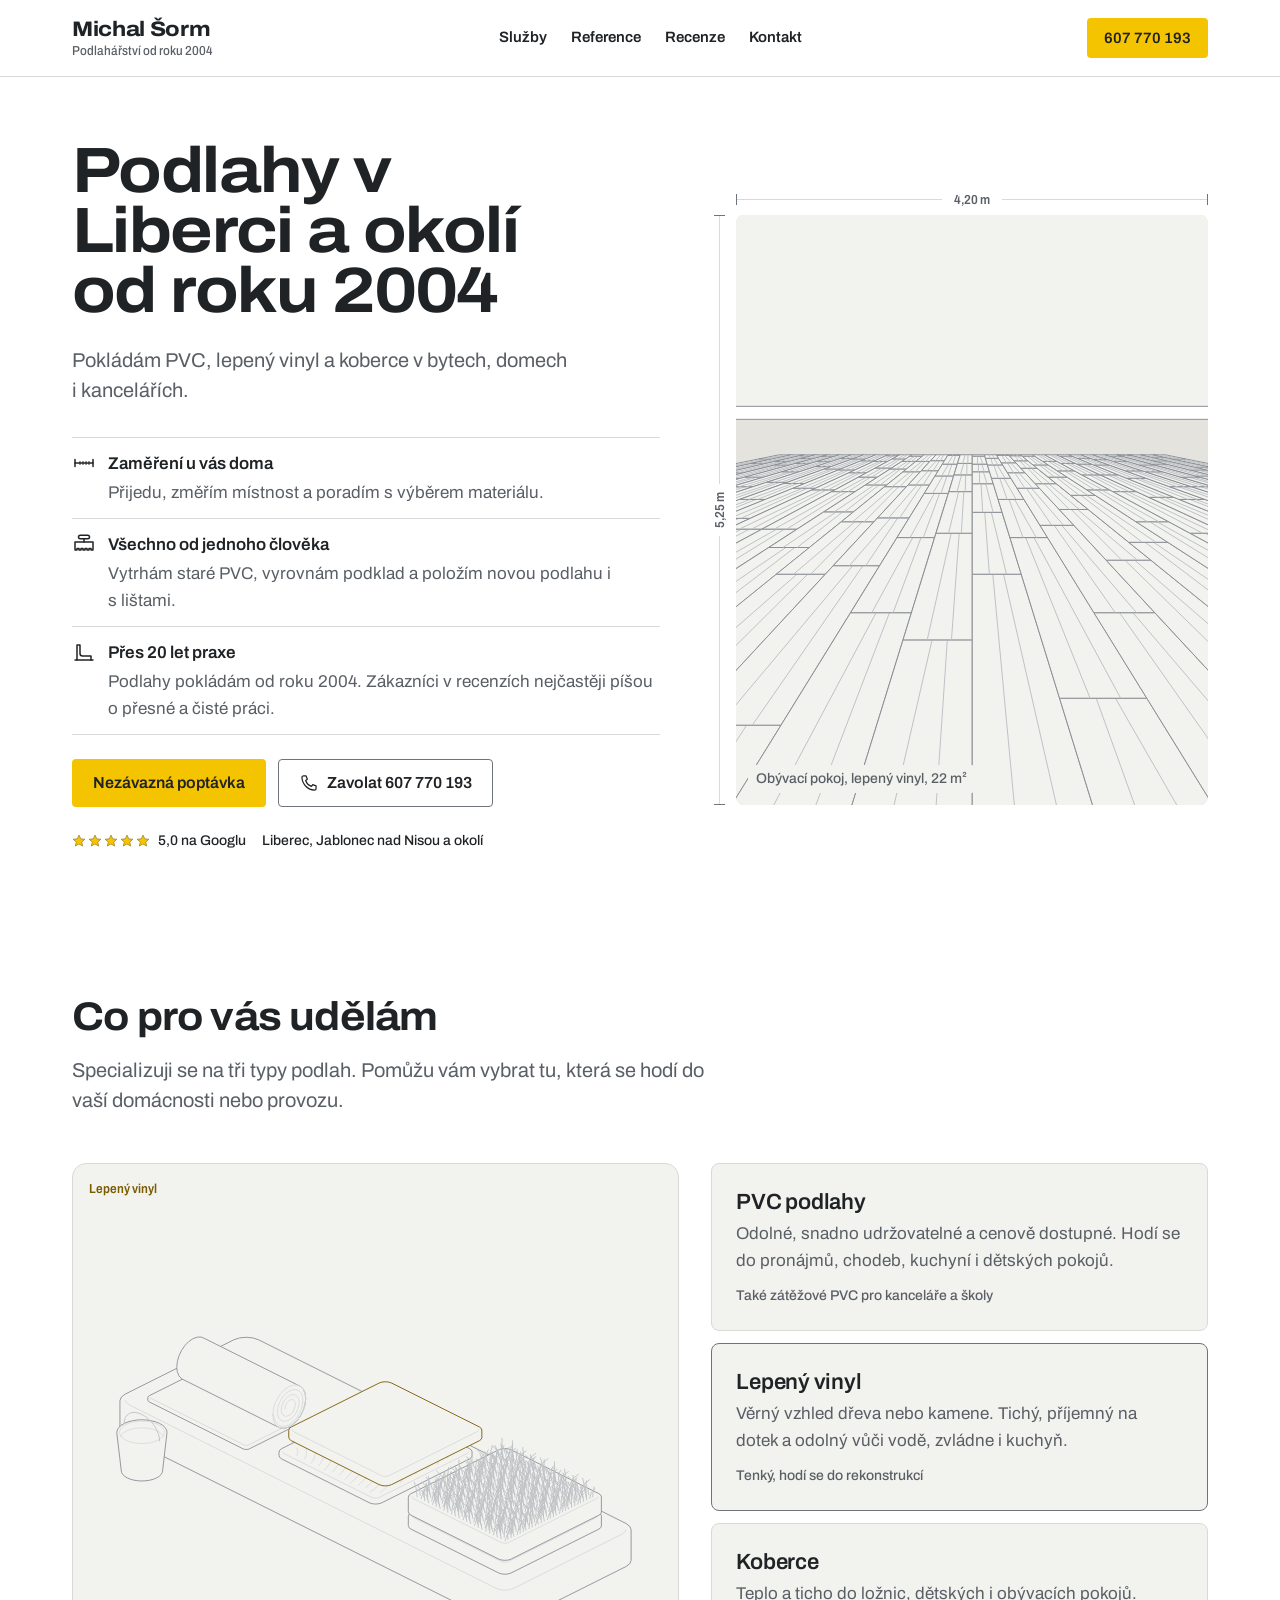
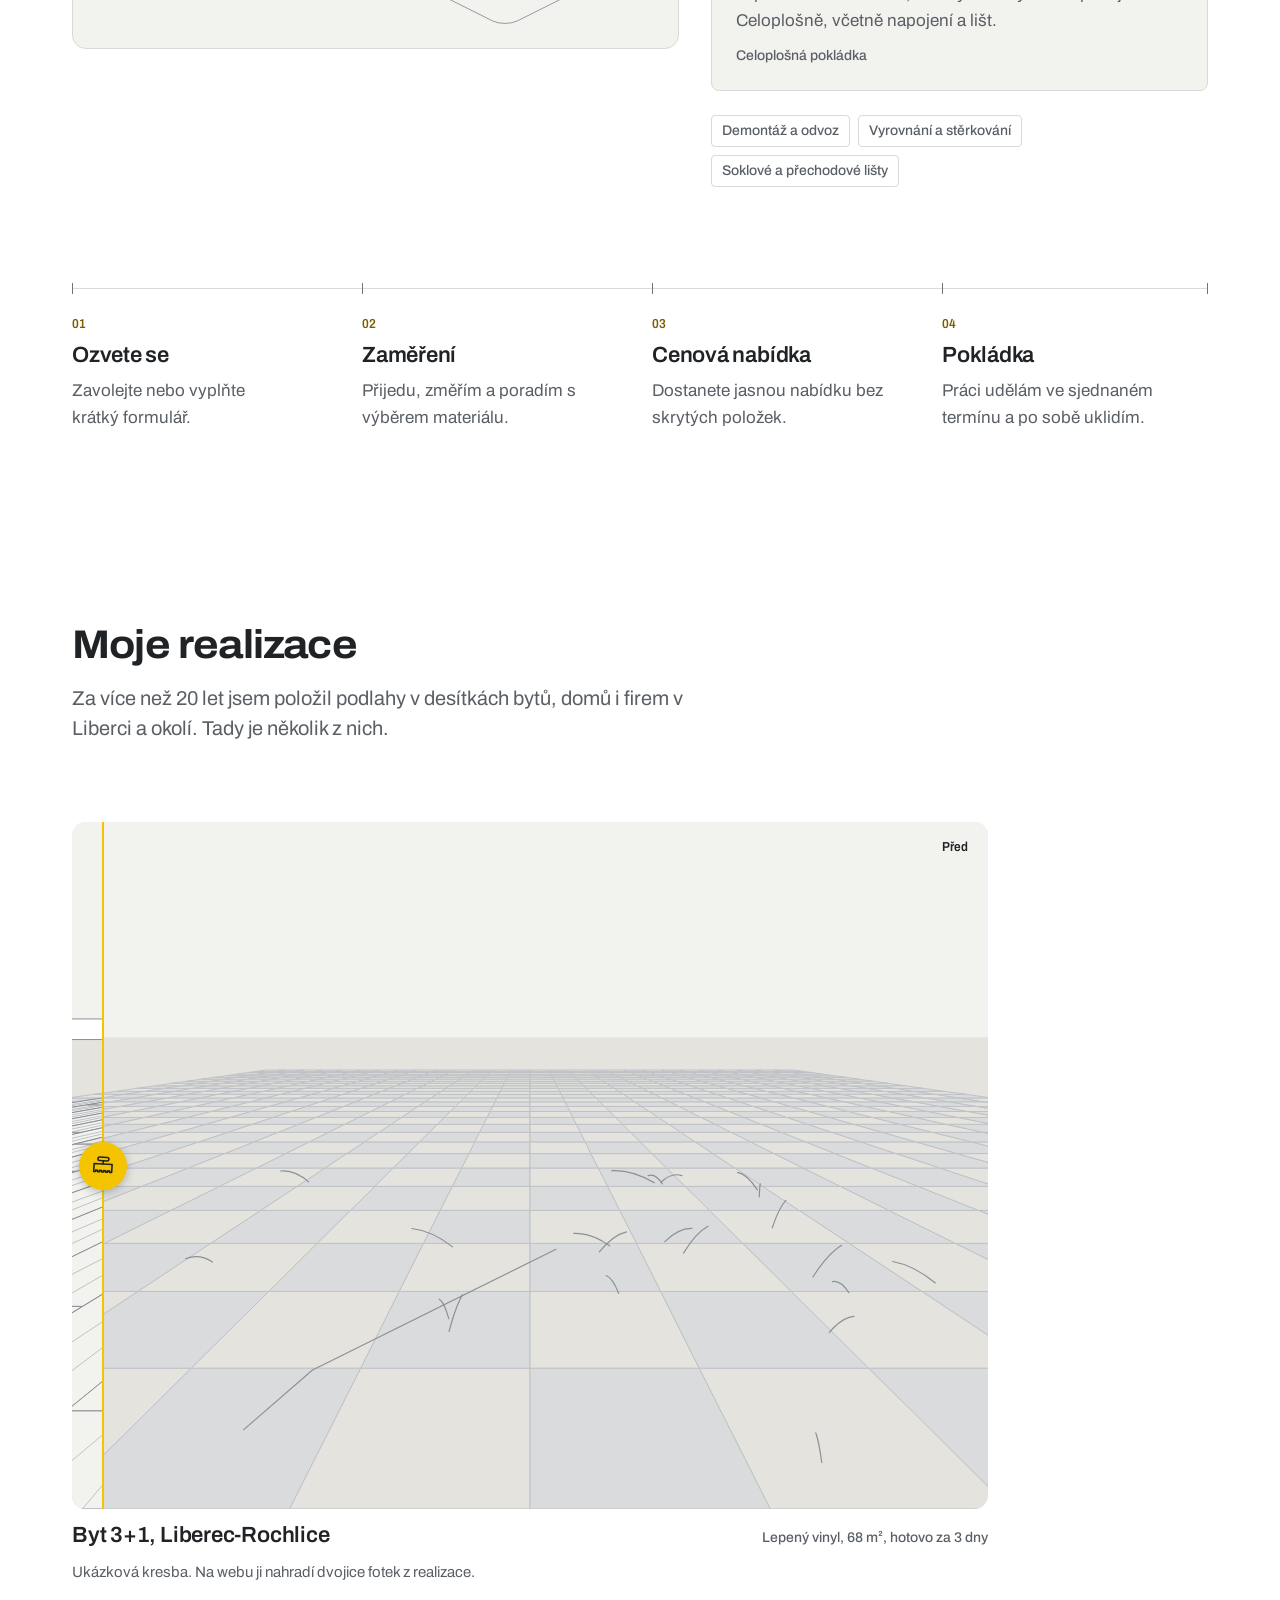
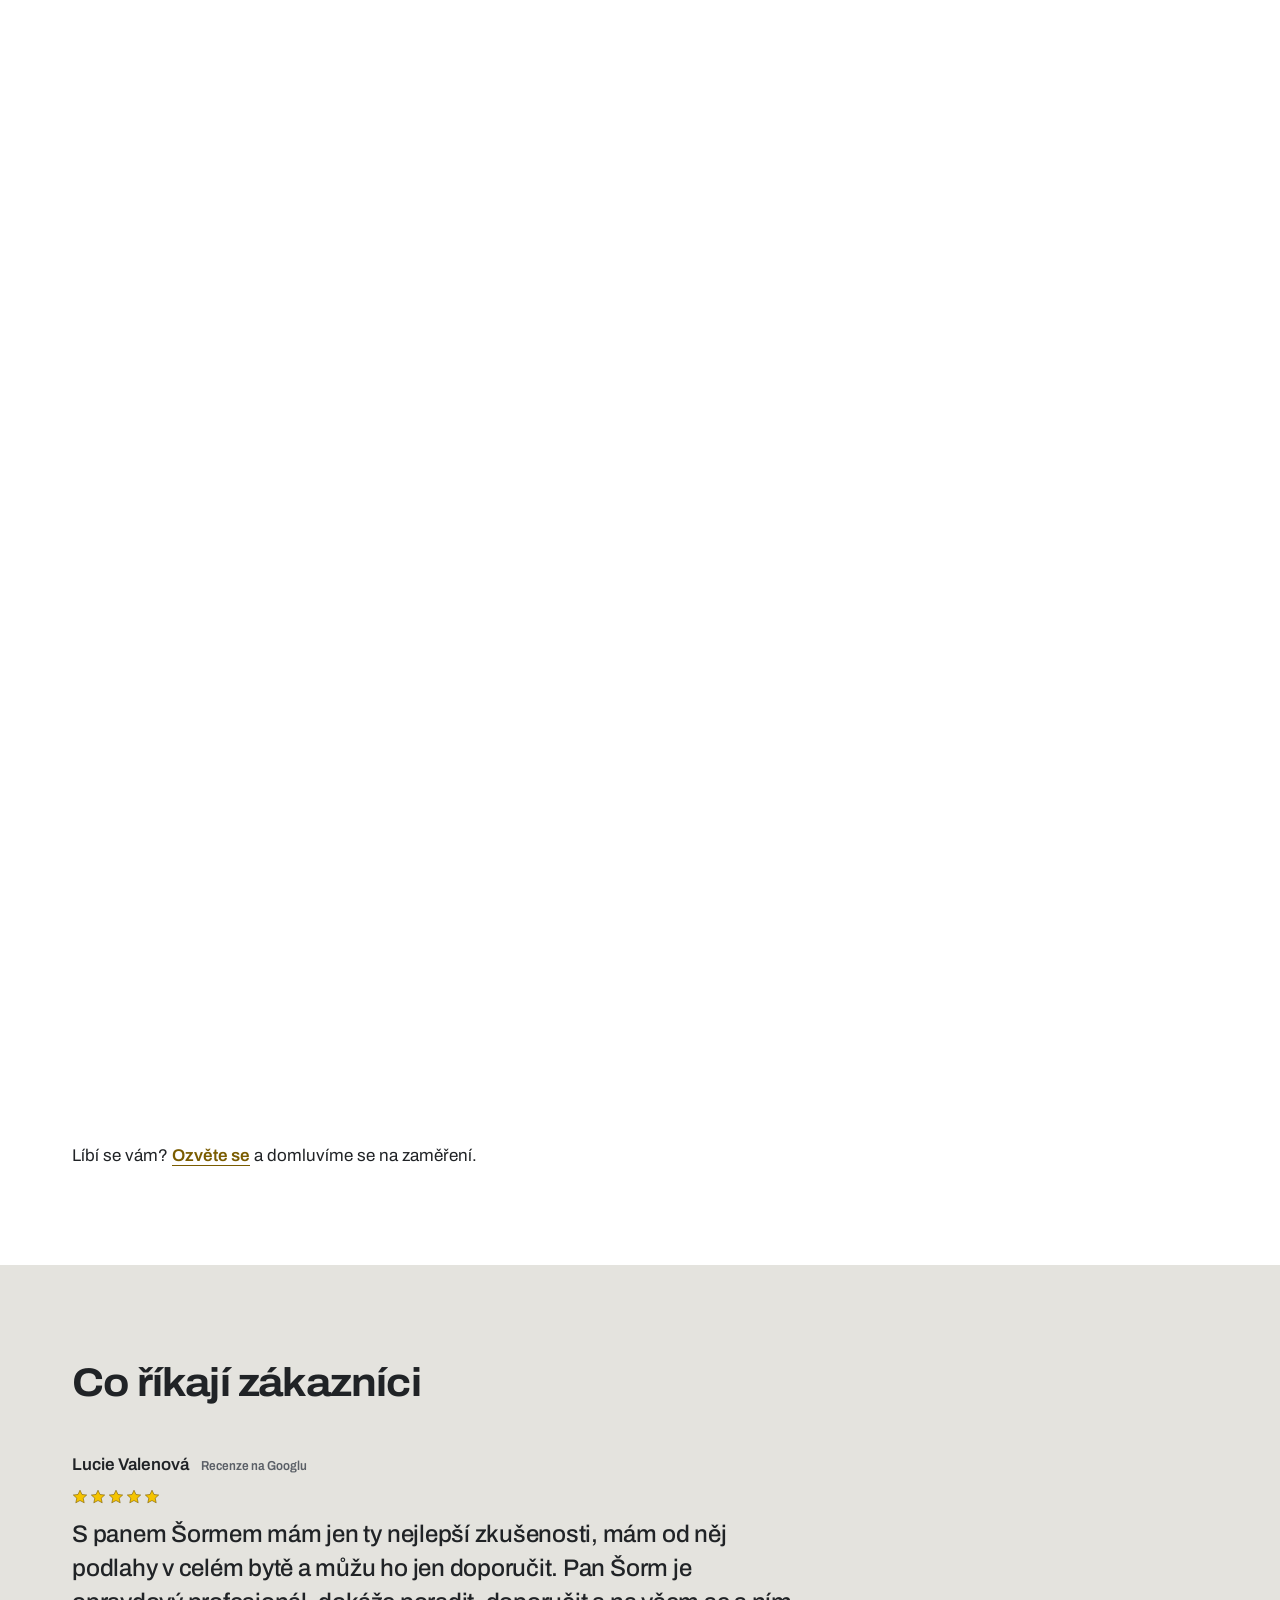
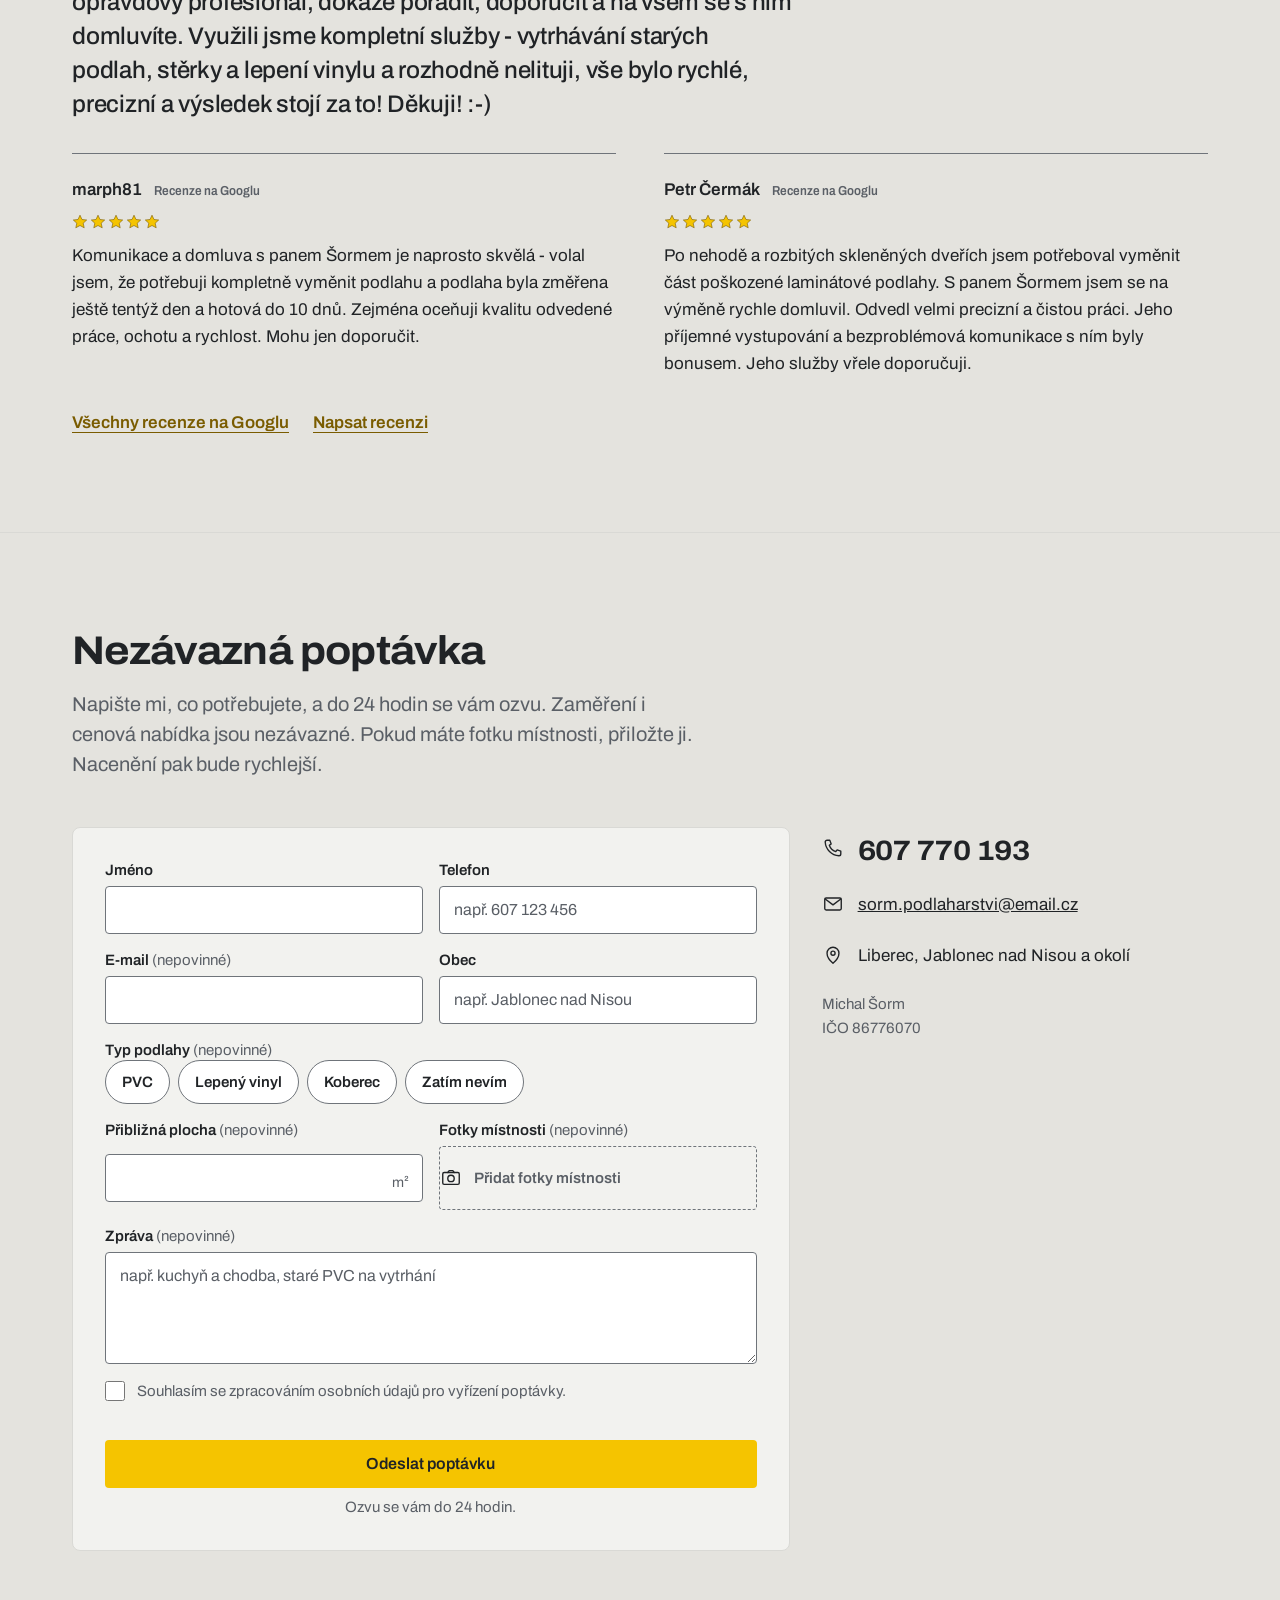
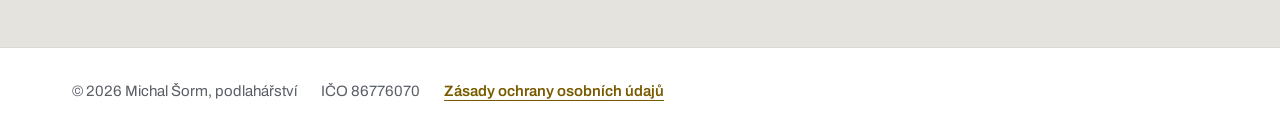
==== commit e7d781b6: "uprava scroll foto" ====
--- a/index.html
+++ b/index.html
@@ -152,6 +152,8 @@
 
     <div class="site-refs">
       <!-- OVĚŘIT: ukázková zakázka „Byt 3+1, Liberec-Rochlice“, „Lepený vinyl, 68 m², hotovo za 3 dny“ a kreslené podlahy; nahradit 6–9 skutečnými zakázkami a dvojicemi fotek 4 : 3 -->
+      <div class="sp-ba-pin">
+      <div class="sp-ba-pin__frame">
       <figure class="sp-ba" data-ba>
         <div class="sp-ba__frame">
           <svg class="sp-ba__img" data-floor="before" viewBox="0 0 400 300" preserveAspectRatio="xMidYMid slice" role="img" aria-label="Před: opotřebované staré PVC"></svg>
@@ -170,6 +172,8 @@
         </figcaption>
         <span class="sp-small">Ukázková kresba. Na webu ji nahradí dvojice fotek z realizace.</span>
       </figure>
+      </div>
+      </div>
     </div>
 
     <p class="sp-body site-refs__cta">Líbí se vám? <a class="sp-link" href="#kontakt">Ozvěte se</a> a domluvíme se na zaměření.</p>
--- a/css/bundle.css
+++ b/css/bundle.css
@@ -186,6 +186,14 @@
 .sp-ba__caption { display: flex; flex-wrap: wrap; justify-content: space-between; gap: var(--space-1) var(--space-4); align-items: baseline; }
 .sp-ba__range { width: 100%; accent-color: var(--accent); }
 .sp-ba__range[hidden] { display: none; }
+
+/* připnutí: kontejner je o dráhu odkrytí vyšší než okno, rám uvnitř se lepí a stěrka jede, dokud kontejner neodjede.
+   --ba-distance dráha odkrytí, --ba-top odsazení pod lepící hlavičkou, --ba-chrome místo na popisek pod fotkou,
+   --ba-view výška okna (svh, aby připnutí neposkakovalo s lištou prohlížeče; náhled ji mění na výšku rámečku) */
+.sp-ba-pin { position: relative; height: calc(var(--ba-view, 100svh) - var(--ba-top, 0px) + var(--ba-distance, 120svh)); }
+.sp-ba-pin__frame { position: sticky; top: var(--ba-top, 0px); height: calc(var(--ba-view, 100svh) - var(--ba-top, 0px)); display: flex; flex-direction: column; justify-content: center; }
+/* fotka 4 : 3 se i s popiskem vejde do výšky okna; v nízkém okně se zmenší */
+.sp-ba-pin .sp-ba { width: min(100%, (var(--ba-view, 100svh) - var(--ba-top, 0px) - var(--ba-chrome, 136px)) * 4 / 3); }
 
 /* ---------- Postup ---------- */
 .sp-steps { display: grid; grid-template-columns: repeat(4, 1fr); gap: var(--space-6); list-style: none; margin: 0; padding: 0; position: relative; }
@@ -287,5 +295,9 @@
 
 @media (prefers-reduced-motion: reduce) {
   .sp-btn, .sp-service { transition: none; }
+  /* bez připnutí: přirozená výška, hranu posouvá posuvník */
+  .sp-ba-pin { height: auto; }
+  .sp-ba-pin__frame { position: static; height: auto; display: block; }
+  .sp-ba-pin .sp-ba { width: auto; }
   .sp-btn[aria-busy="true"]::before { animation: none; border-right-color: currentColor; opacity: 0.6; }
 }
--- a/css/site.css
+++ b/css/site.css
@@ -21,9 +21,13 @@
 .sp-floors { top: calc(var(--sp-header-h) + var(--space-6)); }
 .site-steps { margin-top: var(--space-24); }
 
-/* Reference: mřížka před/po, 2 sloupce */
+/* Reference: každá se připne zvlášť, proto pod sebou; při omezeném pohybu mřížka 2 sloupce */
 .site-refs { display: grid; grid-template-columns: repeat(2, 1fr); gap: var(--space-12) var(--space-8); }
 .site-refs .sp-ba { margin: 0; }
+.sp-ba-pin { --ba-top: var(--sp-header-h); }
+@media (prefers-reduced-motion: no-preference) {
+  .site-refs { grid-template-columns: 1fr; gap: 0; }
+}
 .site-refs__cta { margin-top: var(--space-12); }
 
 /* Kontakt: odsazení řeší sekce, ne obal formuláře */
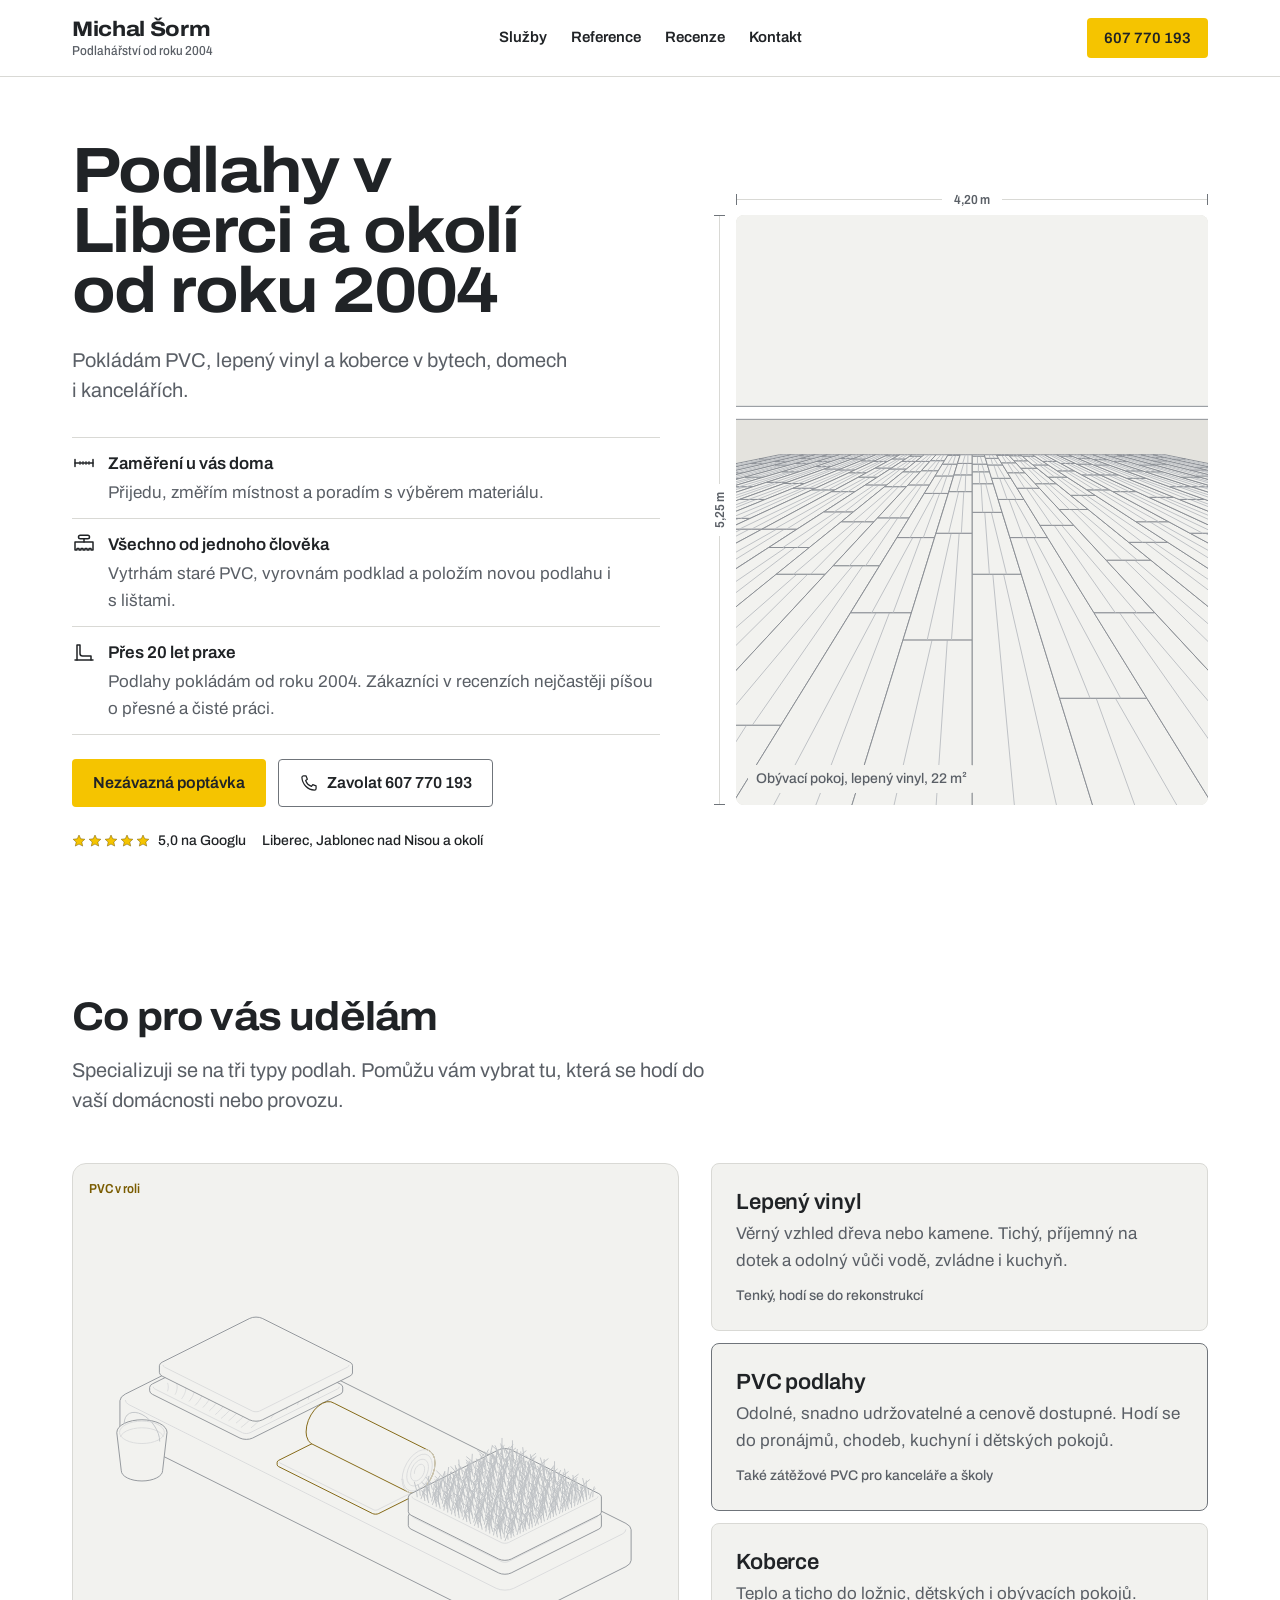
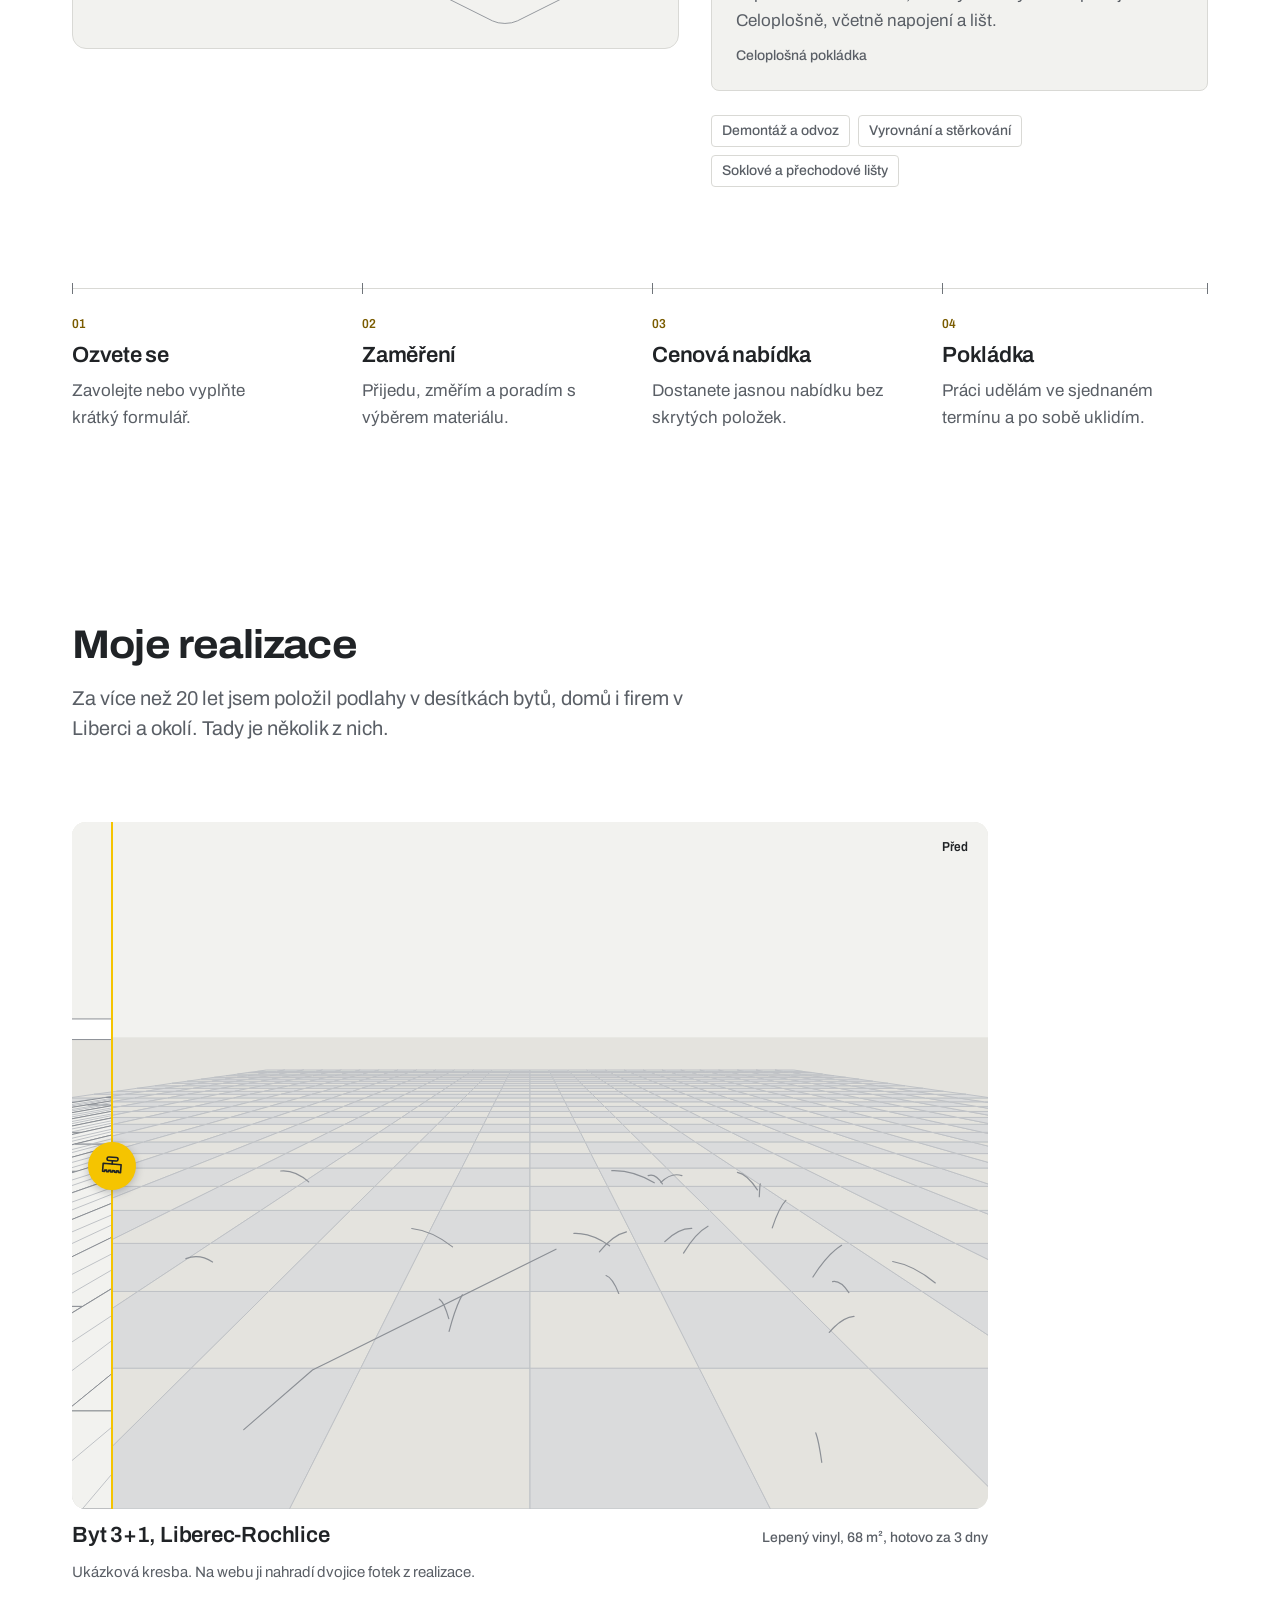
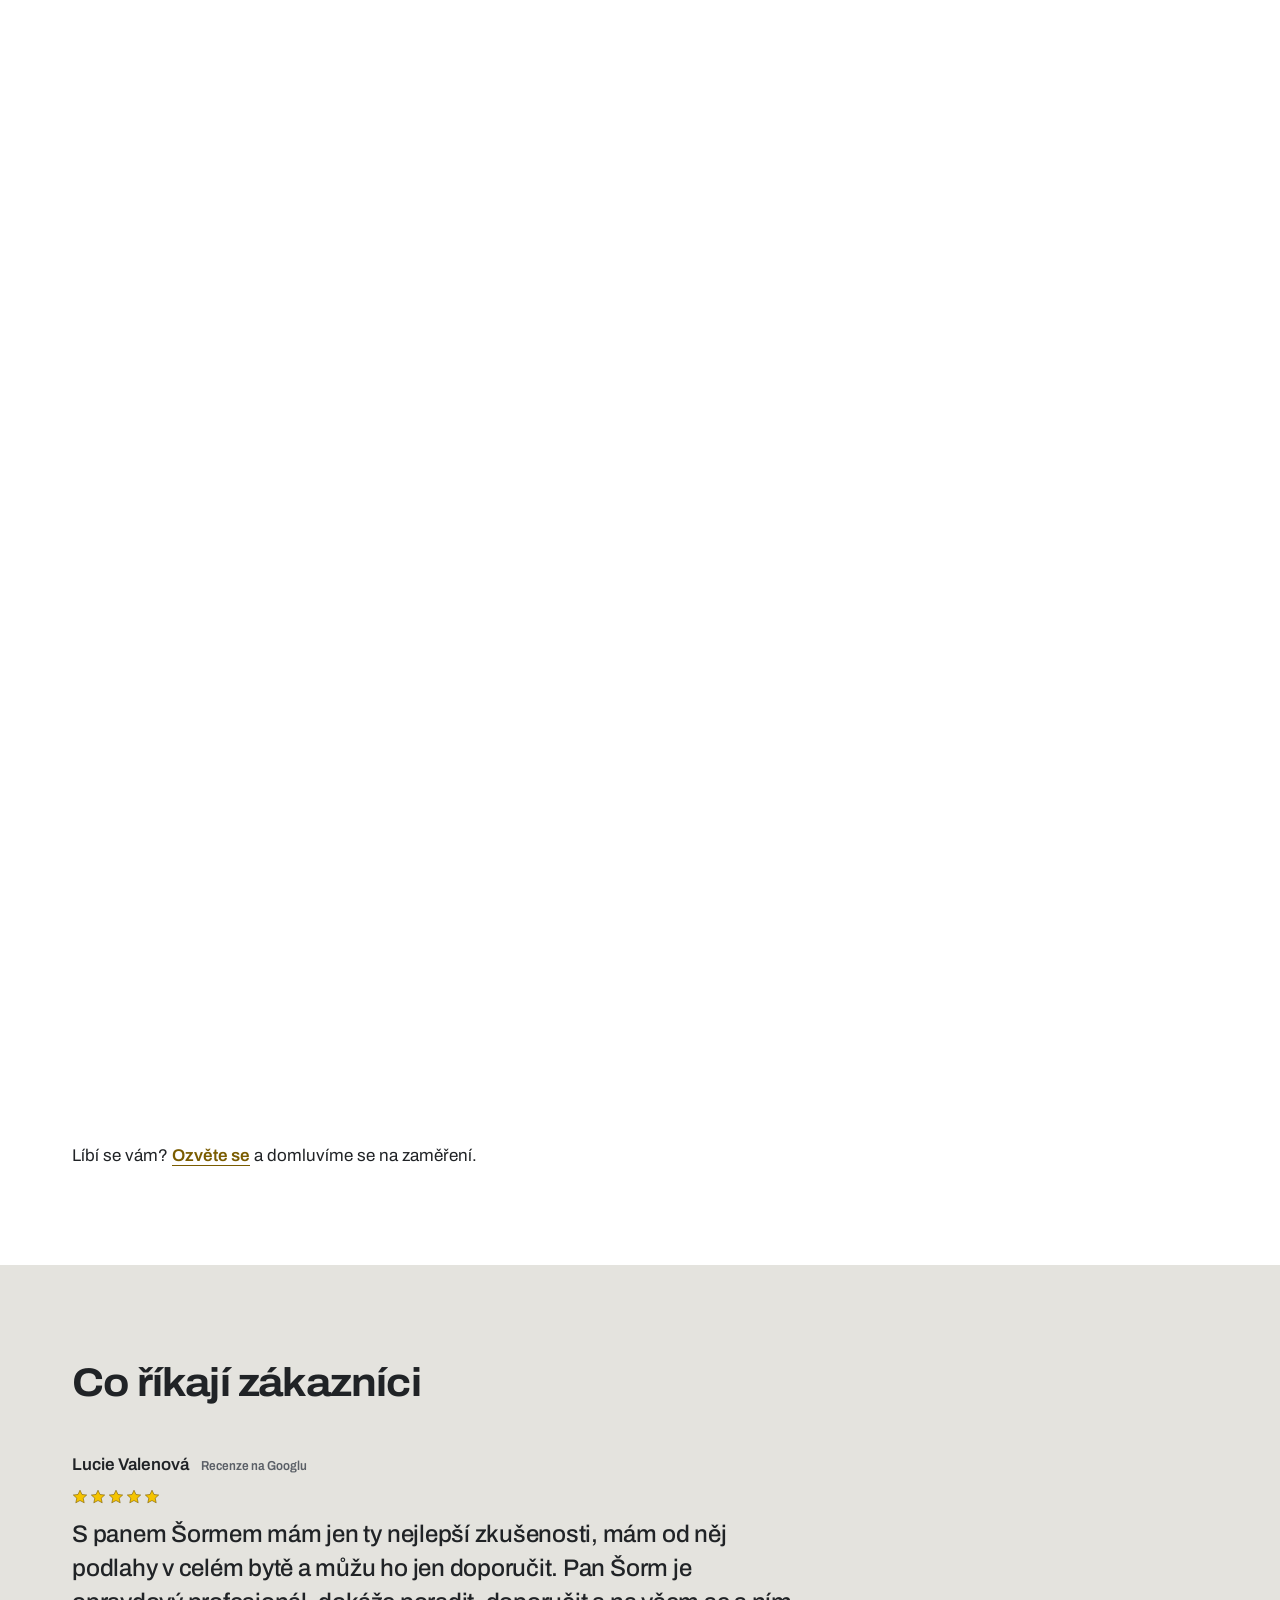
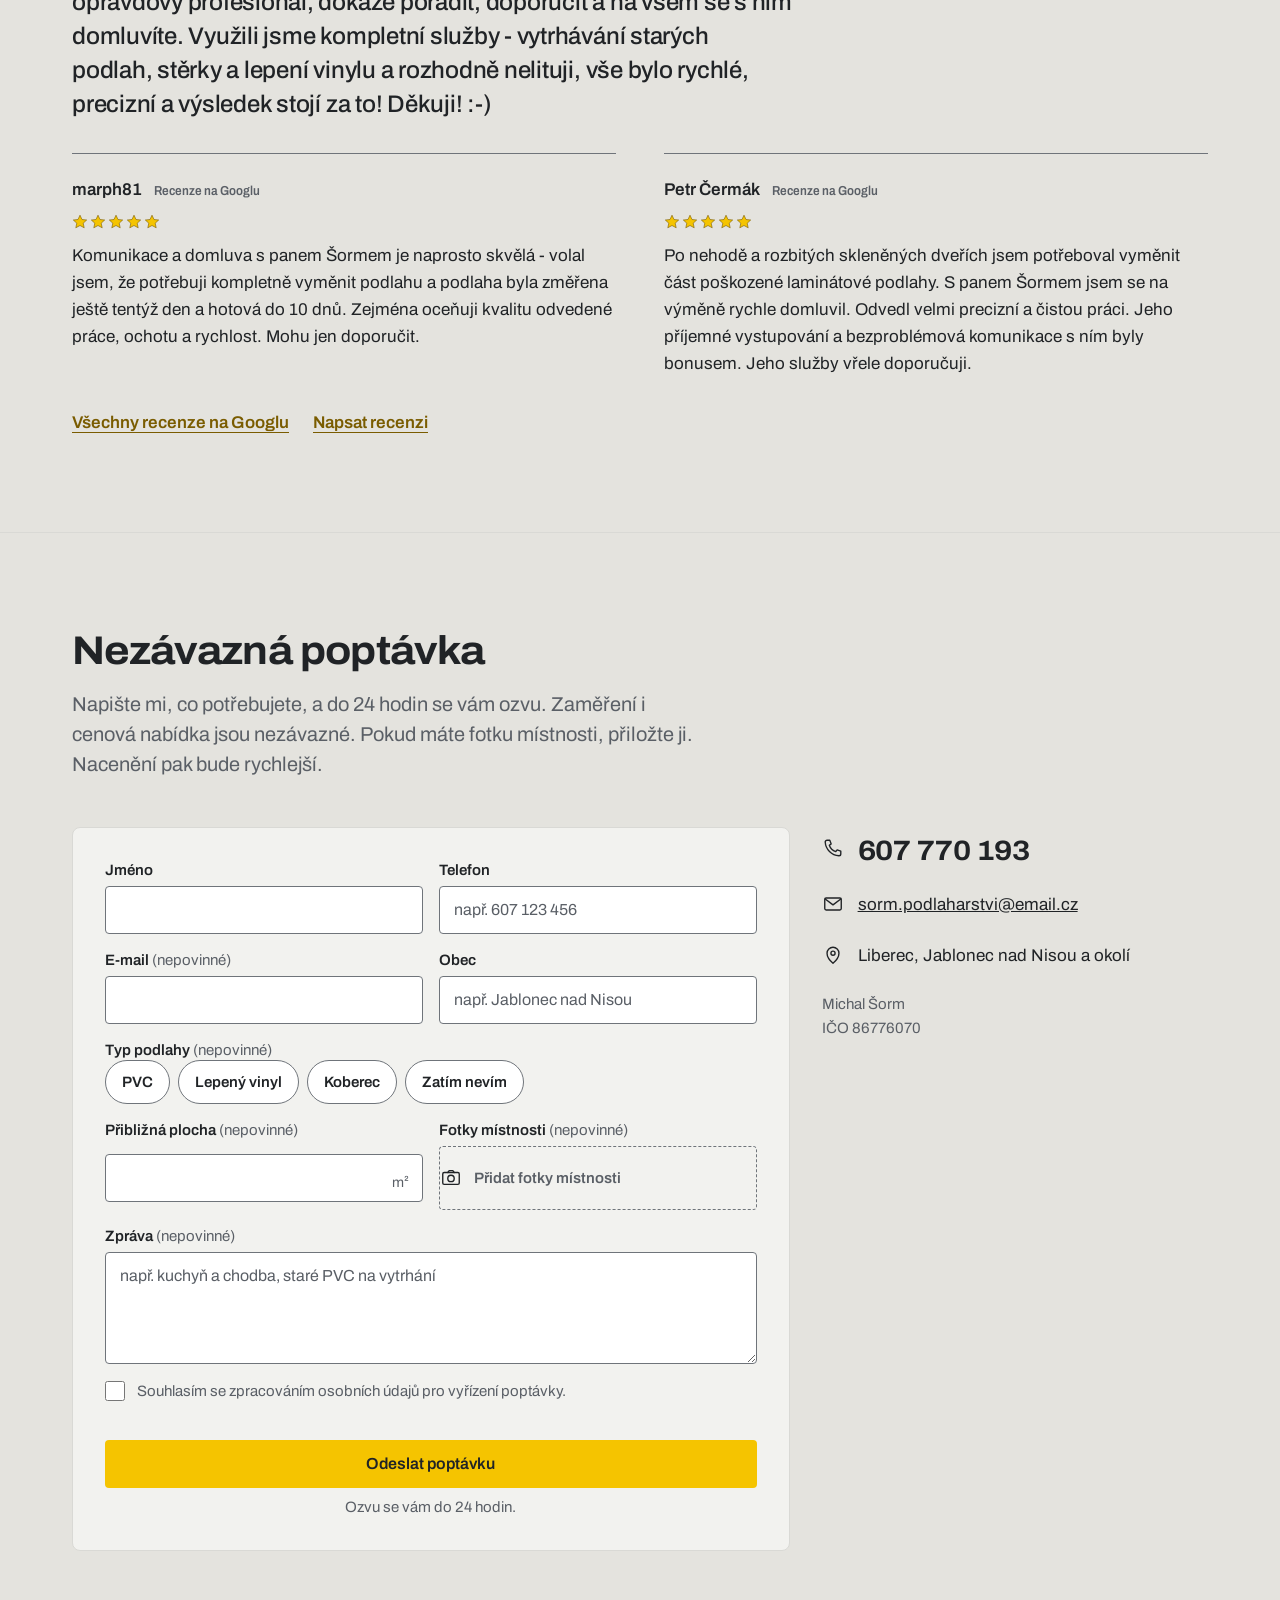
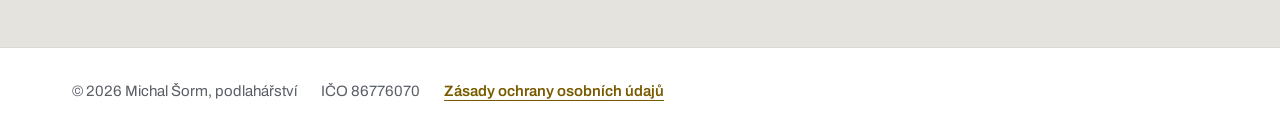
==== commit a2136d75: "prohozeni vinylu a PVC" ====
--- a/index.html
+++ b/index.html
@@ -111,14 +111,14 @@
         <!-- OVĚŘIT: orientační ceny za m² zatím nezveřejněné, rozhodne klient -->
         <ul class="sp-service-list">
           <li><button class="sp-service" type="button" data-i="0" aria-pressed="false">
+            <span class="sp-h3">Lepený vinyl</span>
+            <span class="sp-body">Věrný vzhled dřeva nebo kamene. Tichý, příjemný na dotek a odolný vůči vodě, zvládne i kuchyň.</span>
+            <span class="sp-measure">Tenký, hodí se do rekonstrukcí</span>
+          </button></li>
+          <li><button class="sp-service" type="button" data-i="1" aria-pressed="false">
             <span class="sp-h3">PVC podlahy</span>
             <span class="sp-body">Odolné, snadno udržovatelné a cenově dostupné. Hodí se do pronájmů, chodeb, kuchyní i dětských pokojů.</span>
             <span class="sp-measure">Také zátěžové PVC pro kanceláře a školy</span>
-          </button></li>
-          <li><button class="sp-service" type="button" data-i="1" aria-pressed="false">
-            <span class="sp-h3">Lepený vinyl</span>
-            <span class="sp-body">Věrný vzhled dřeva nebo kamene. Tichý, příjemný na dotek a odolný vůči vodě, zvládne i kuchyň.</span>
-            <span class="sp-measure">Tenký, hodí se do rekonstrukcí</span>
           </button></li>
           <li><button class="sp-service" type="button" data-i="2" aria-pressed="false">
             <span class="sp-h3">Koberce</span>
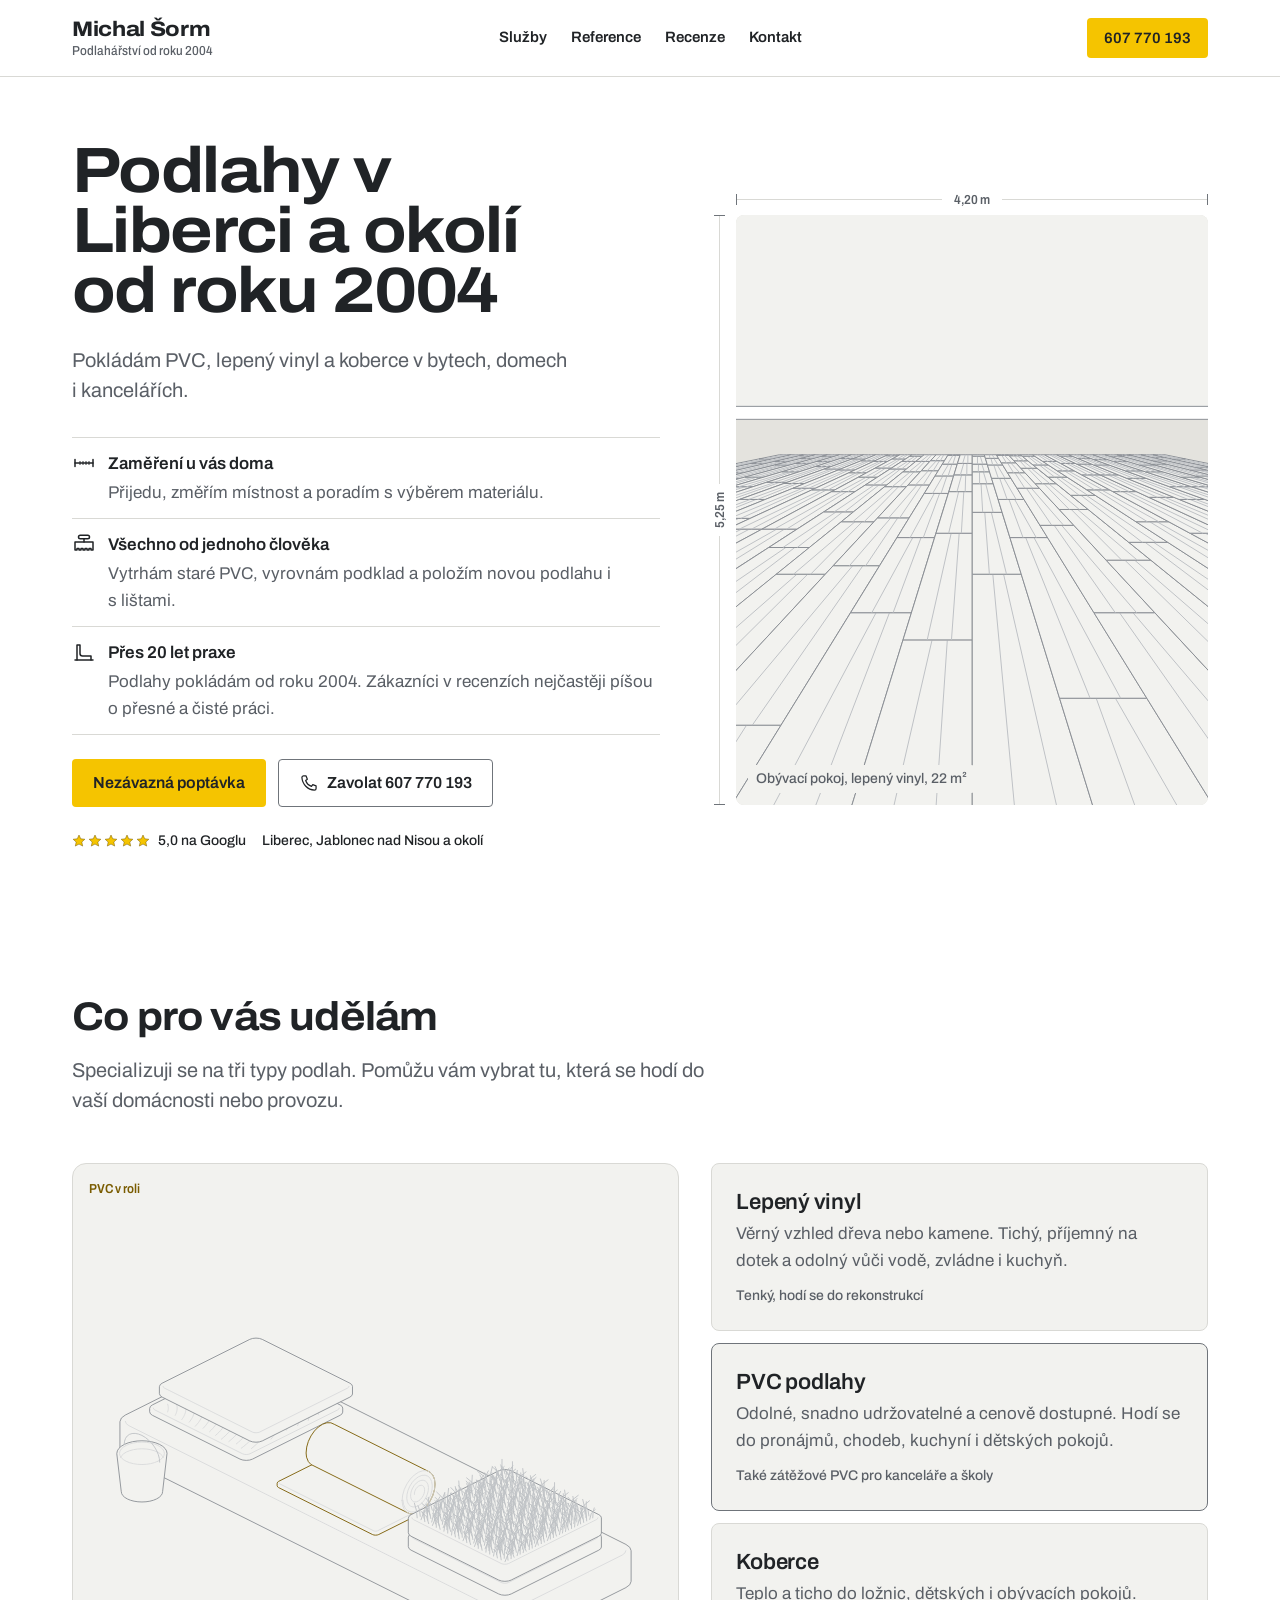
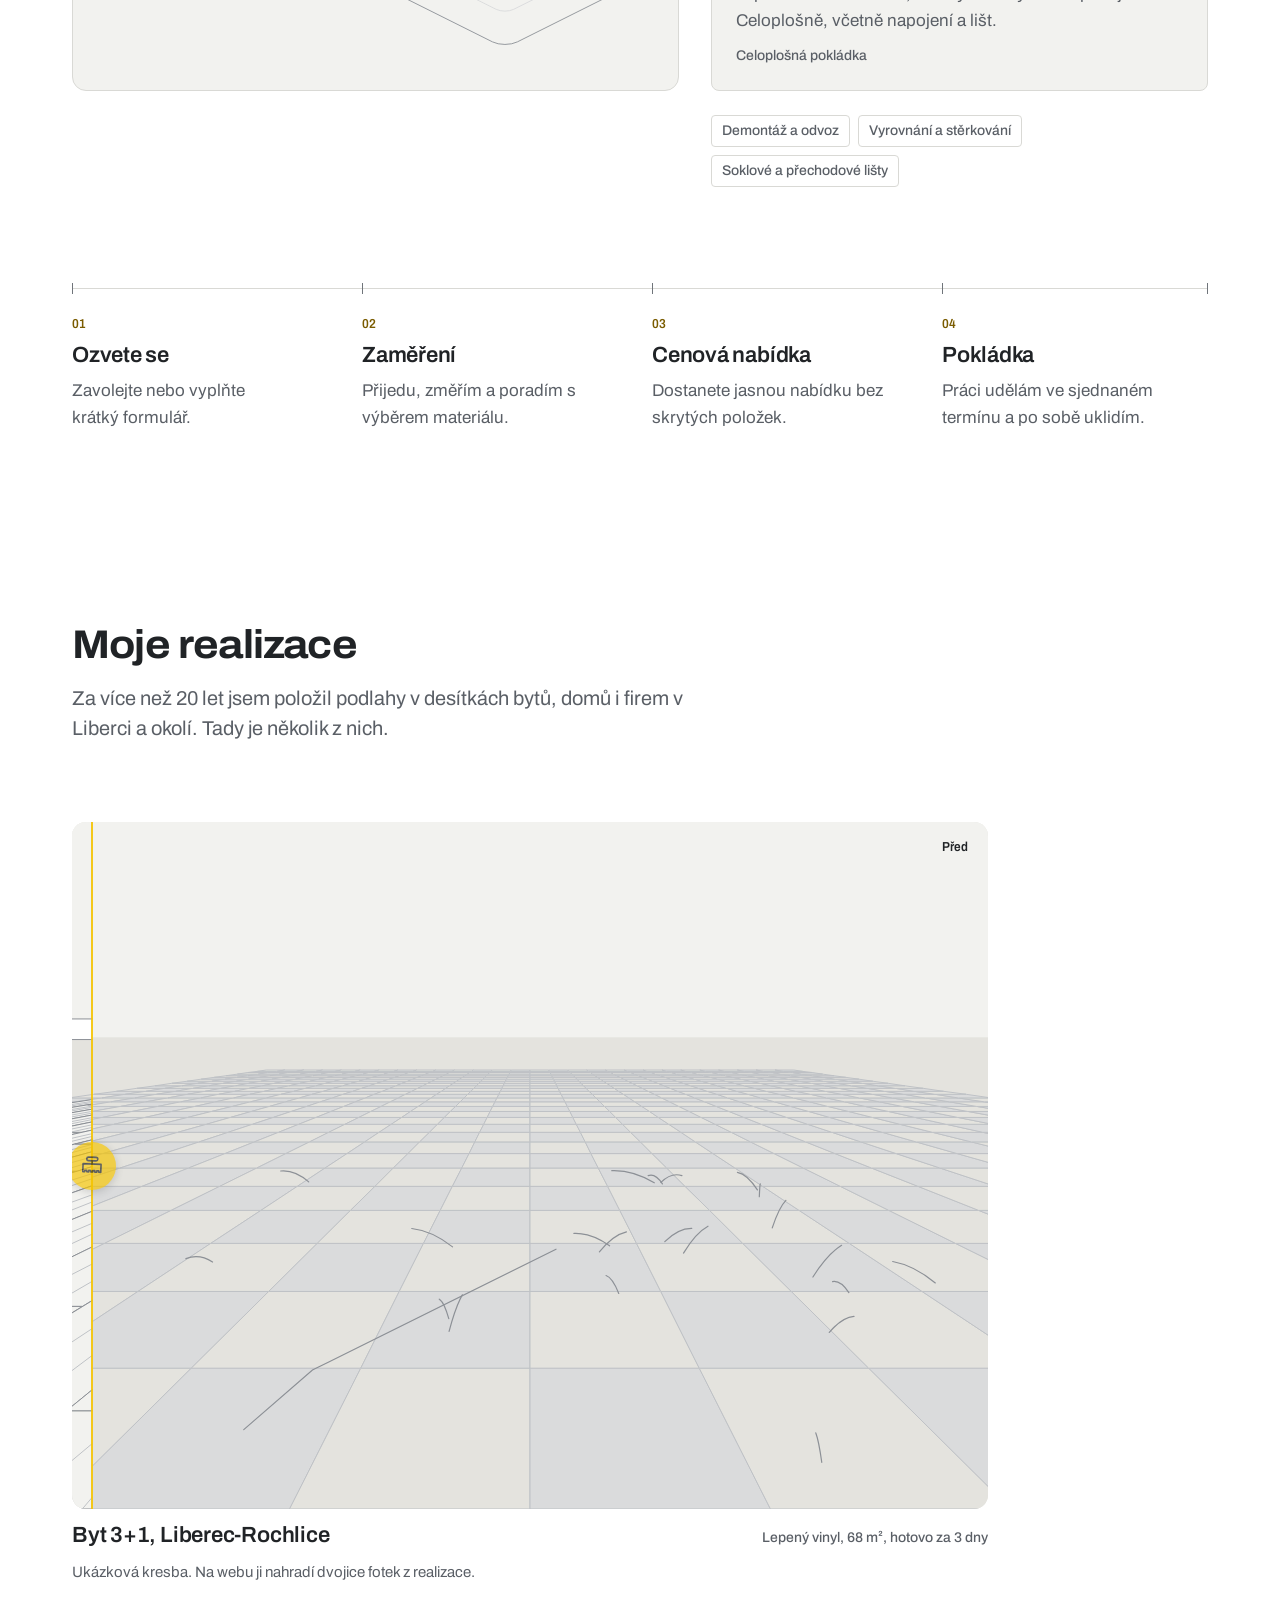
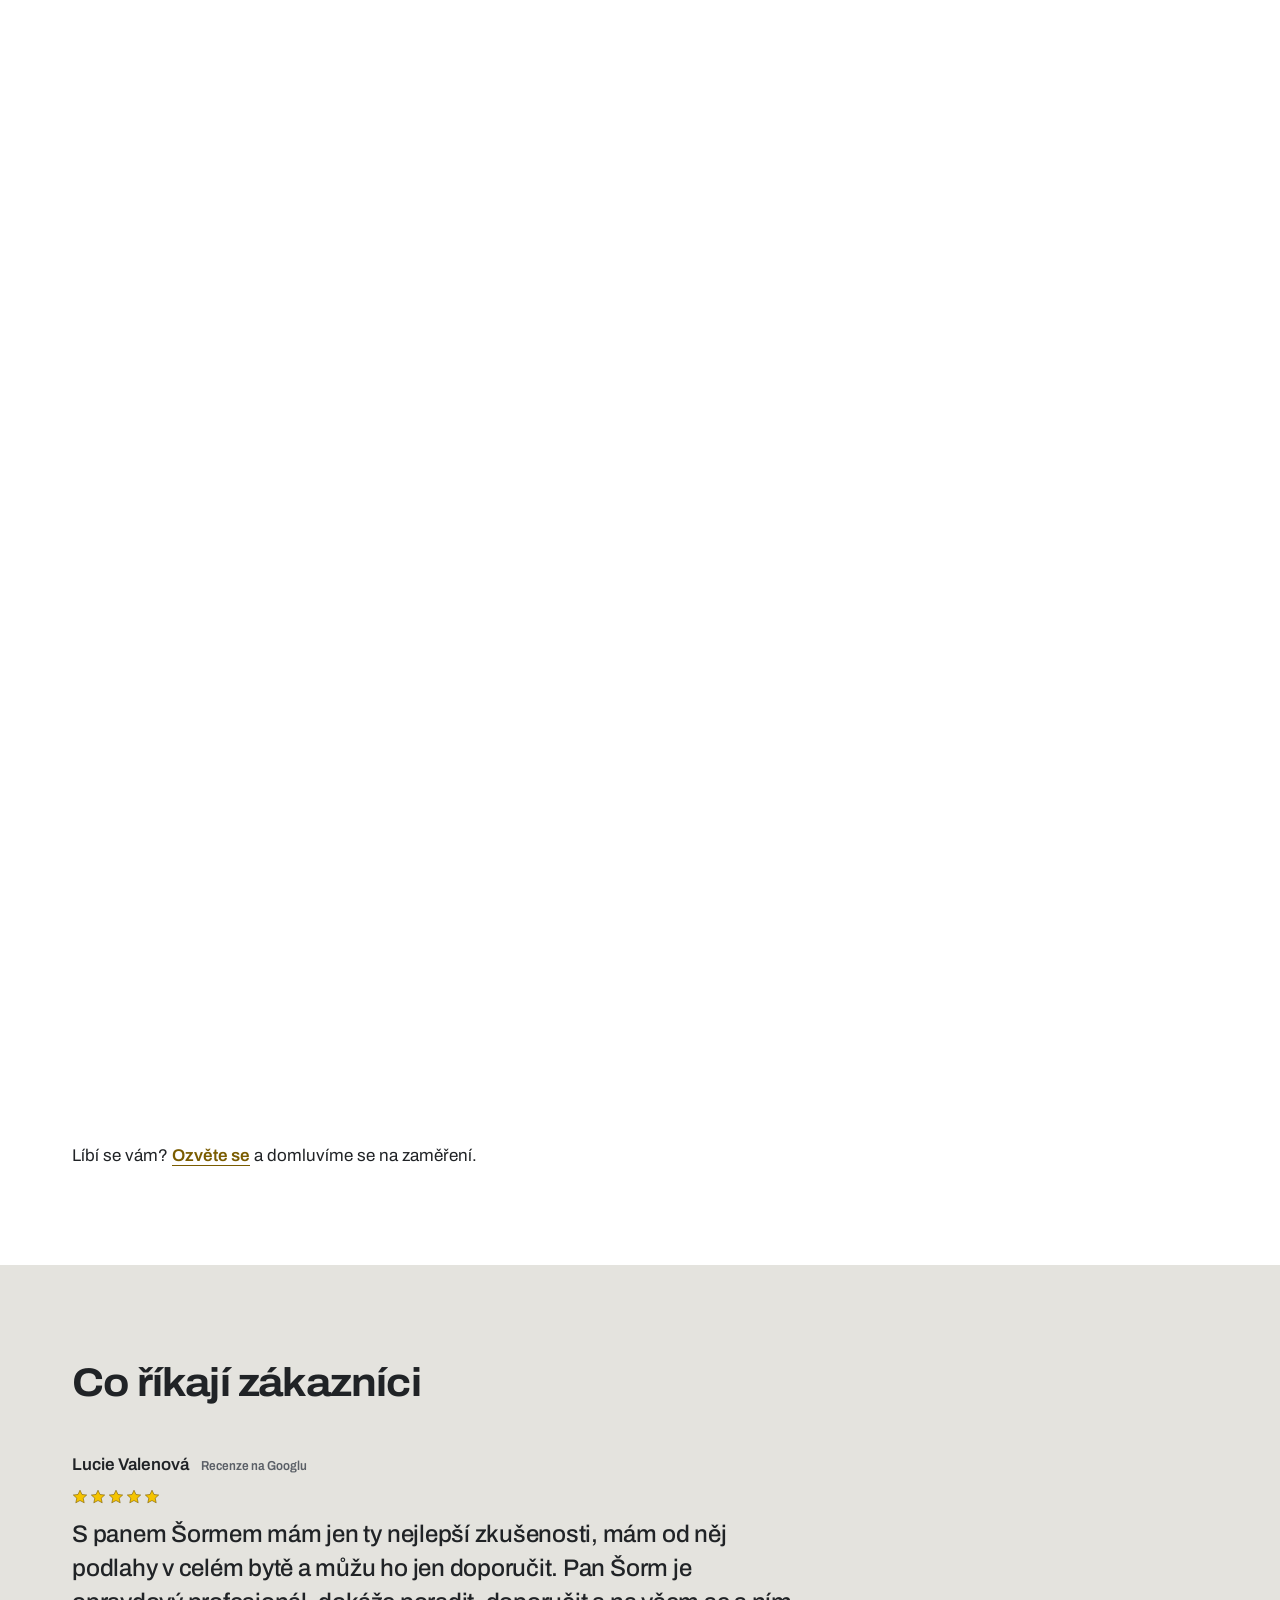
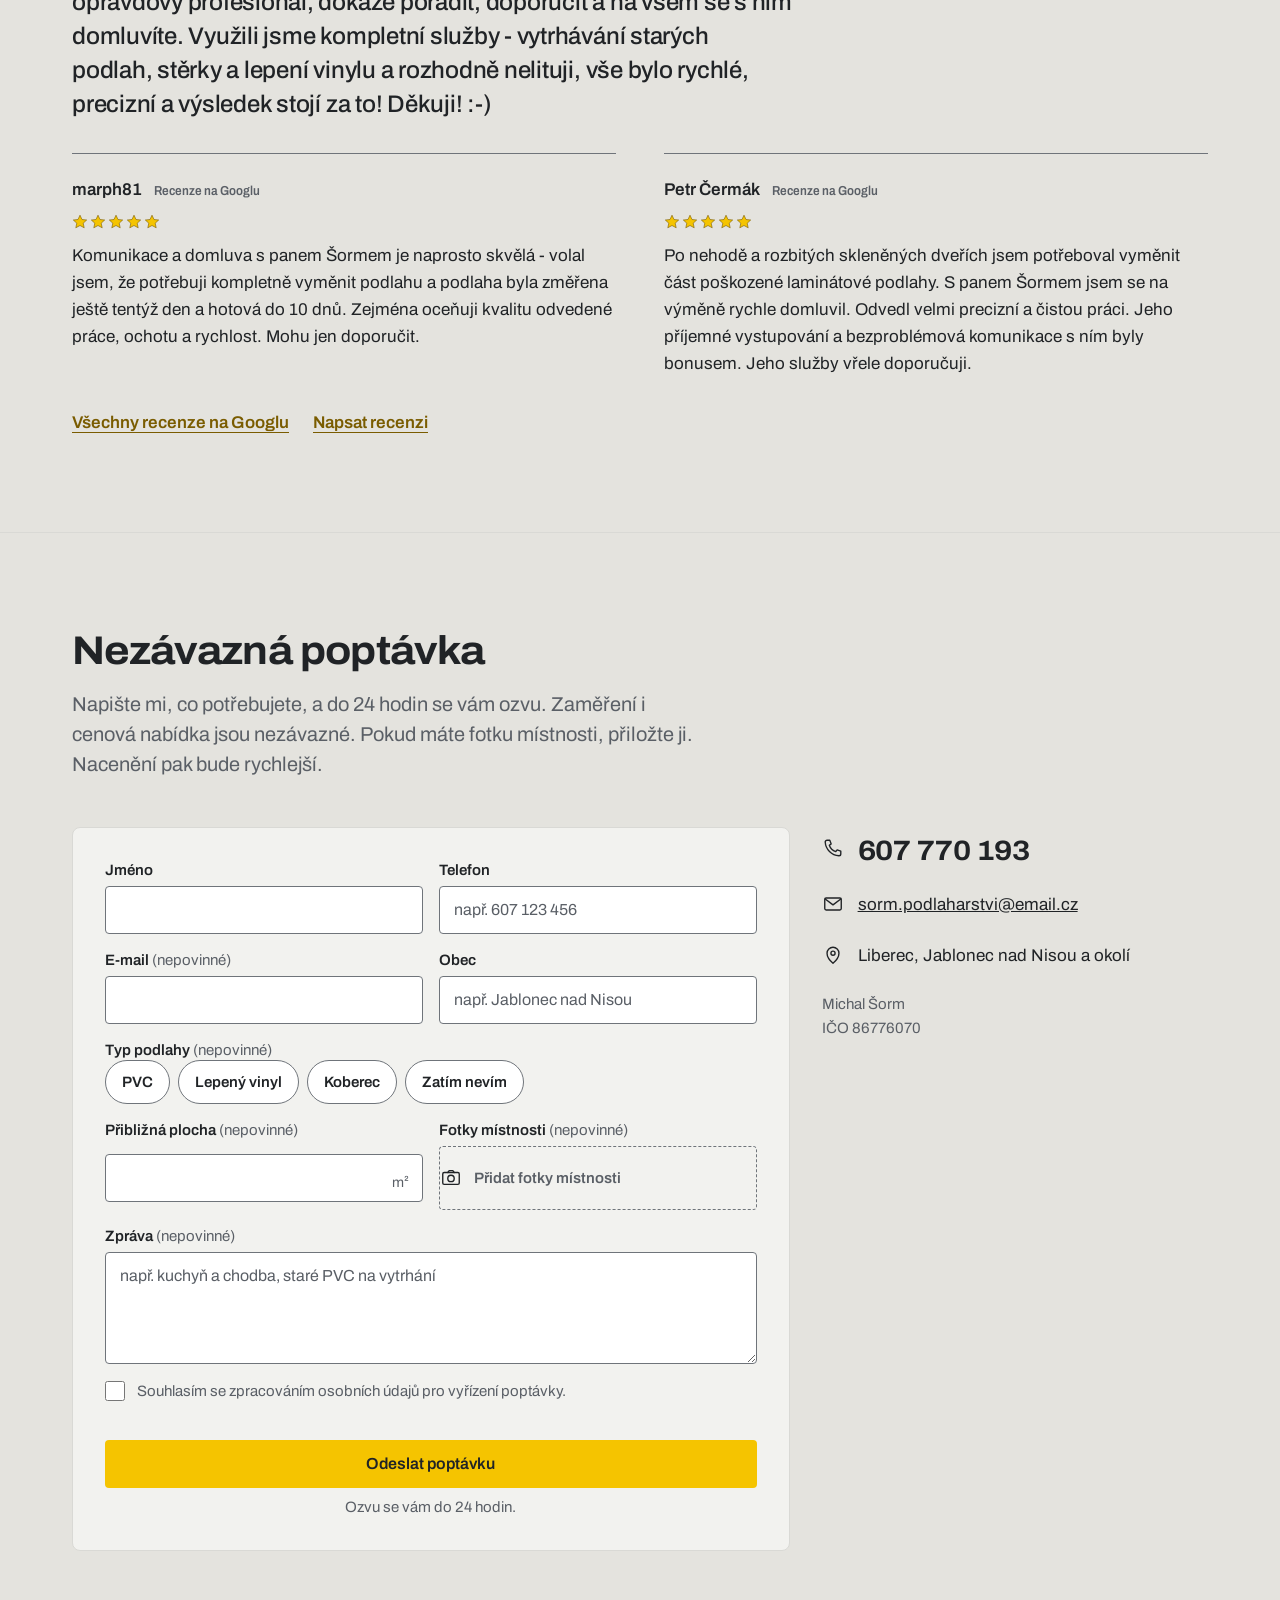
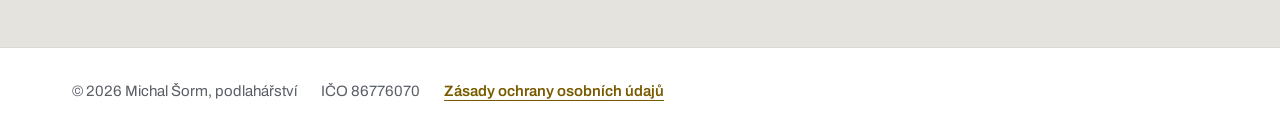
==== commit 2b07ed51: "zvetseni hairline bloku" ====
--- a/index.html
+++ b/index.html
@@ -107,7 +107,7 @@
         <div class="sp-floors__stage" id="floors-stage"></div>
       </div>
 
-      <div>
+      <div class="sp-services__cards">
         <!-- OVĚŘIT: orientační ceny za m² zatím nezveřejněné, rozhodne klient -->
         <ul class="sp-service-list">
           <li><button class="sp-service" type="button" data-i="0" aria-pressed="false">
--- a/css/bundle.css
+++ b/css/bundle.css
@@ -138,9 +138,13 @@
 }
 
 /* ---------- Služby s hairline animací ---------- */
-.sp-services { display: grid; grid-template-columns: 1.1fr 0.9fr; gap: var(--space-8); align-items: start; }
-.sp-floors { position: sticky; top: var(--space-6); border: 1px solid var(--line); border-radius: var(--radius-lg); background: var(--surface-raised); overflow: hidden; }
-.sp-floors__stage { width: 100%; }
+/* kresba je stejně vysoká jako karty: sloupec karet se rozpustí do mřížky, štítky doplňkových služeb mají vlastní řádek */
+.sp-services { display: grid; grid-template-columns: 1.1fr 0.9fr; gap: 0 var(--space-8); align-items: start; }
+.sp-services__cards { display: contents; }
+.sp-services .sp-extras { grid-column: 2; }
+.sp-floors { position: relative; align-self: stretch; display: grid; place-items: center; container-type: size; border: 1px solid var(--line); border-radius: var(--radius-lg); background: var(--surface-raised); overflow: hidden; }
+/* plocha kresby drží poměr 5 : 4 (na něm stojí trefování myší) a vejde se do panelu na šířku i na výšku */
+.sp-floors__stage { width: min(100cqw, 125cqh); }
 .sp-floors__tag { position: absolute; top: var(--space-4); left: var(--space-4); z-index: 1; pointer-events: none; }
 .sp-floors__tag[data-on="true"] { color: var(--accent-ink); }
 .sp-floors__hint { position: absolute; right: var(--space-4); bottom: var(--space-3); pointer-events: none; }
@@ -160,9 +164,10 @@
 .sp-extras span { font-family: var(--font-sans); font-size: 14px; font-weight: 500; line-height: 18px; padding: 6px 10px; border: 1px solid var(--line); border-radius: var(--radius-sm); color: var(--ink-muted); }
 @media (max-width: 720px) {
   .sp-services { grid-template-columns: 1fr; }
+  .sp-services .sp-extras { grid-column: auto; }
   /* kresba zůstává vidět, i když se scrolluje ke kartě 02 a 03 */
-  .sp-floors { top: calc(var(--sp-header-h, 0px) + var(--space-2)); z-index: 2; }
-  .sp-floors__stage { aspect-ratio: auto; height: min(34vh, calc((100vw - 34px) * 0.8)); }
+  .sp-floors { position: sticky; top: calc(var(--sp-header-h, 0px) + var(--space-2)); z-index: 2; align-self: start; display: block; container-type: normal; margin-bottom: var(--space-8); }
+  .sp-floors__stage { width: 100%; aspect-ratio: auto; height: min(34vh, calc((100vw - 34px) * 0.8)); }
   .sp-service { padding: var(--space-4); scroll-margin-top: calc(var(--sp-header-h, 0px) + 34vh + var(--space-6)); }
 }
 
--- a/css/site.css
+++ b/css/site.css
@@ -17,8 +17,7 @@
 .site-section__inner { max-width: calc(var(--container) - 2 * var(--space-8)); margin: 0 auto; }
 .site-section .sp-section-head { margin-bottom: var(--space-12); }
 
-/* Služby: kresba se lepí pod hlavičkou, postup na konci sekce */
-.sp-floors { top: calc(var(--sp-header-h) + var(--space-6)); }
+/* Služby: postup na konci sekce */
 .site-steps { margin-top: var(--space-24); }
 
 /* Reference: každá se připne zvlášť, proto pod sebou; při omezeném pohybu mřížka 2 sloupce */
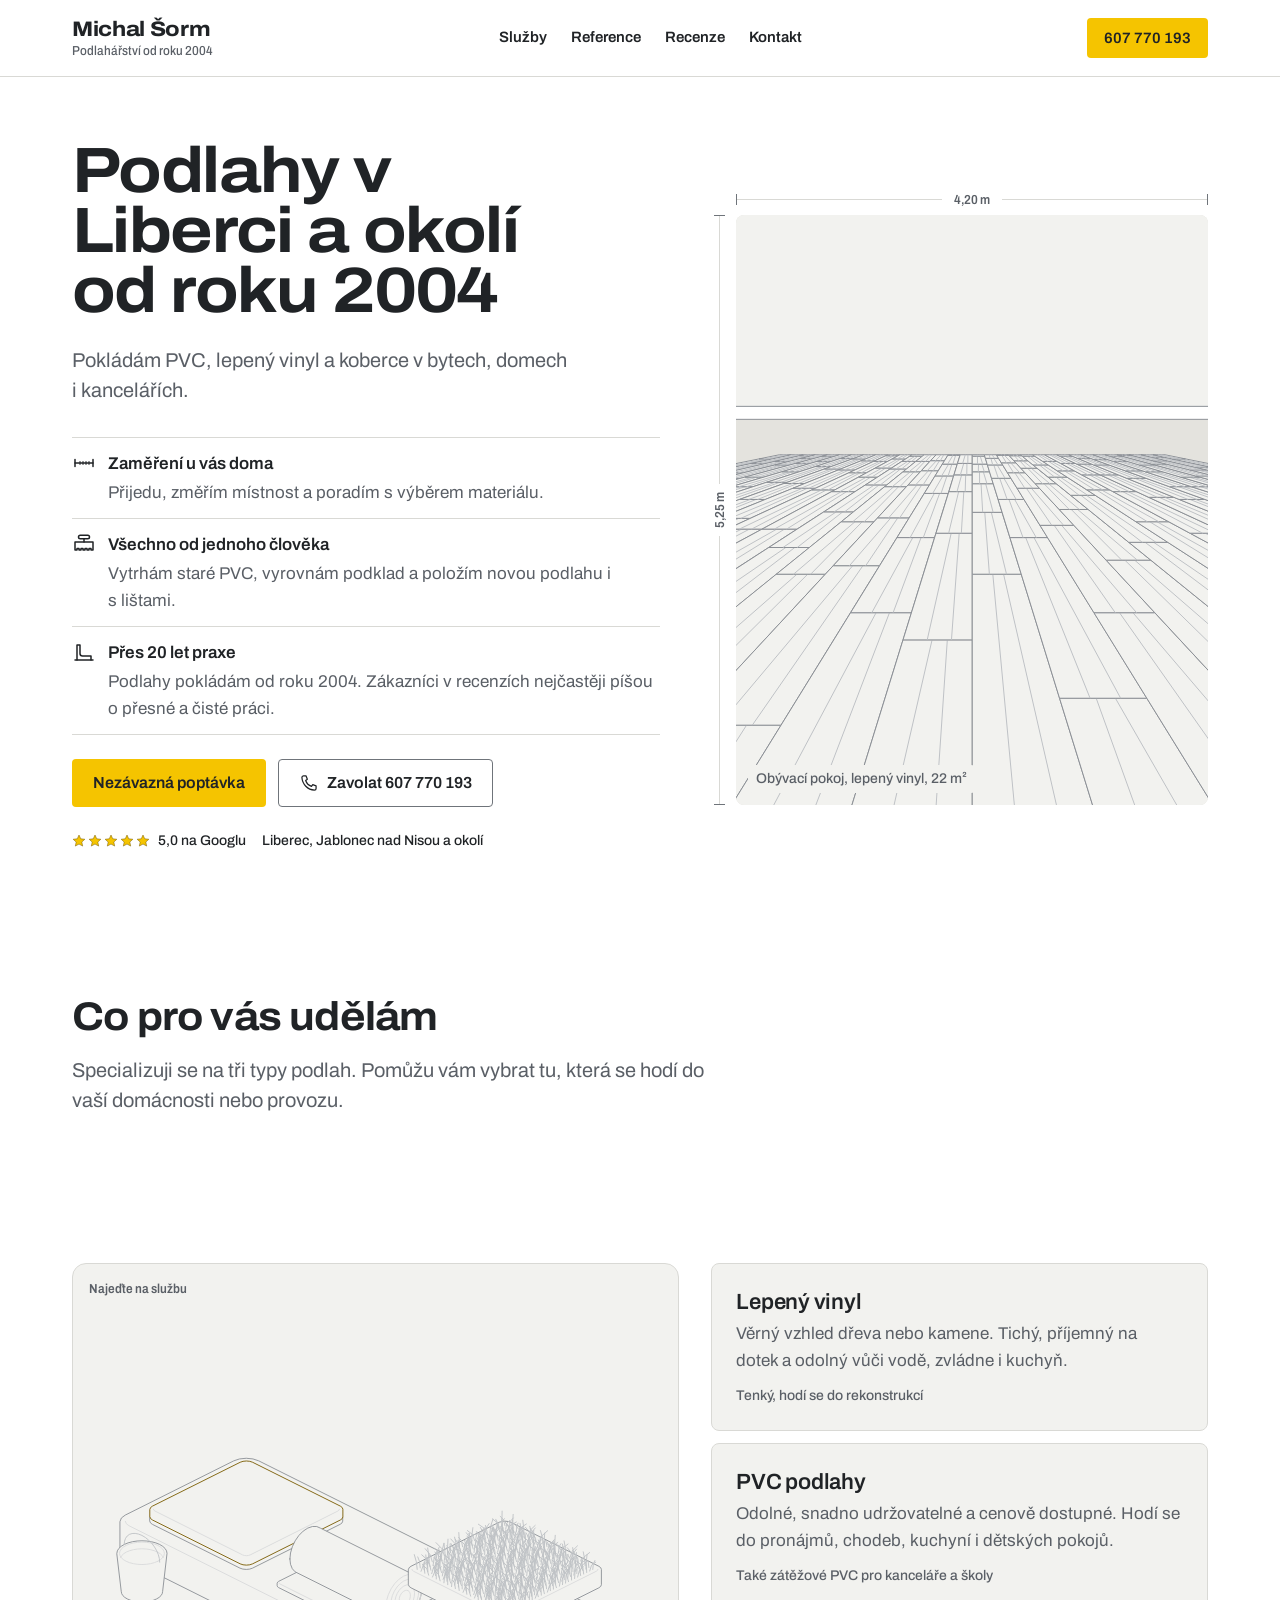
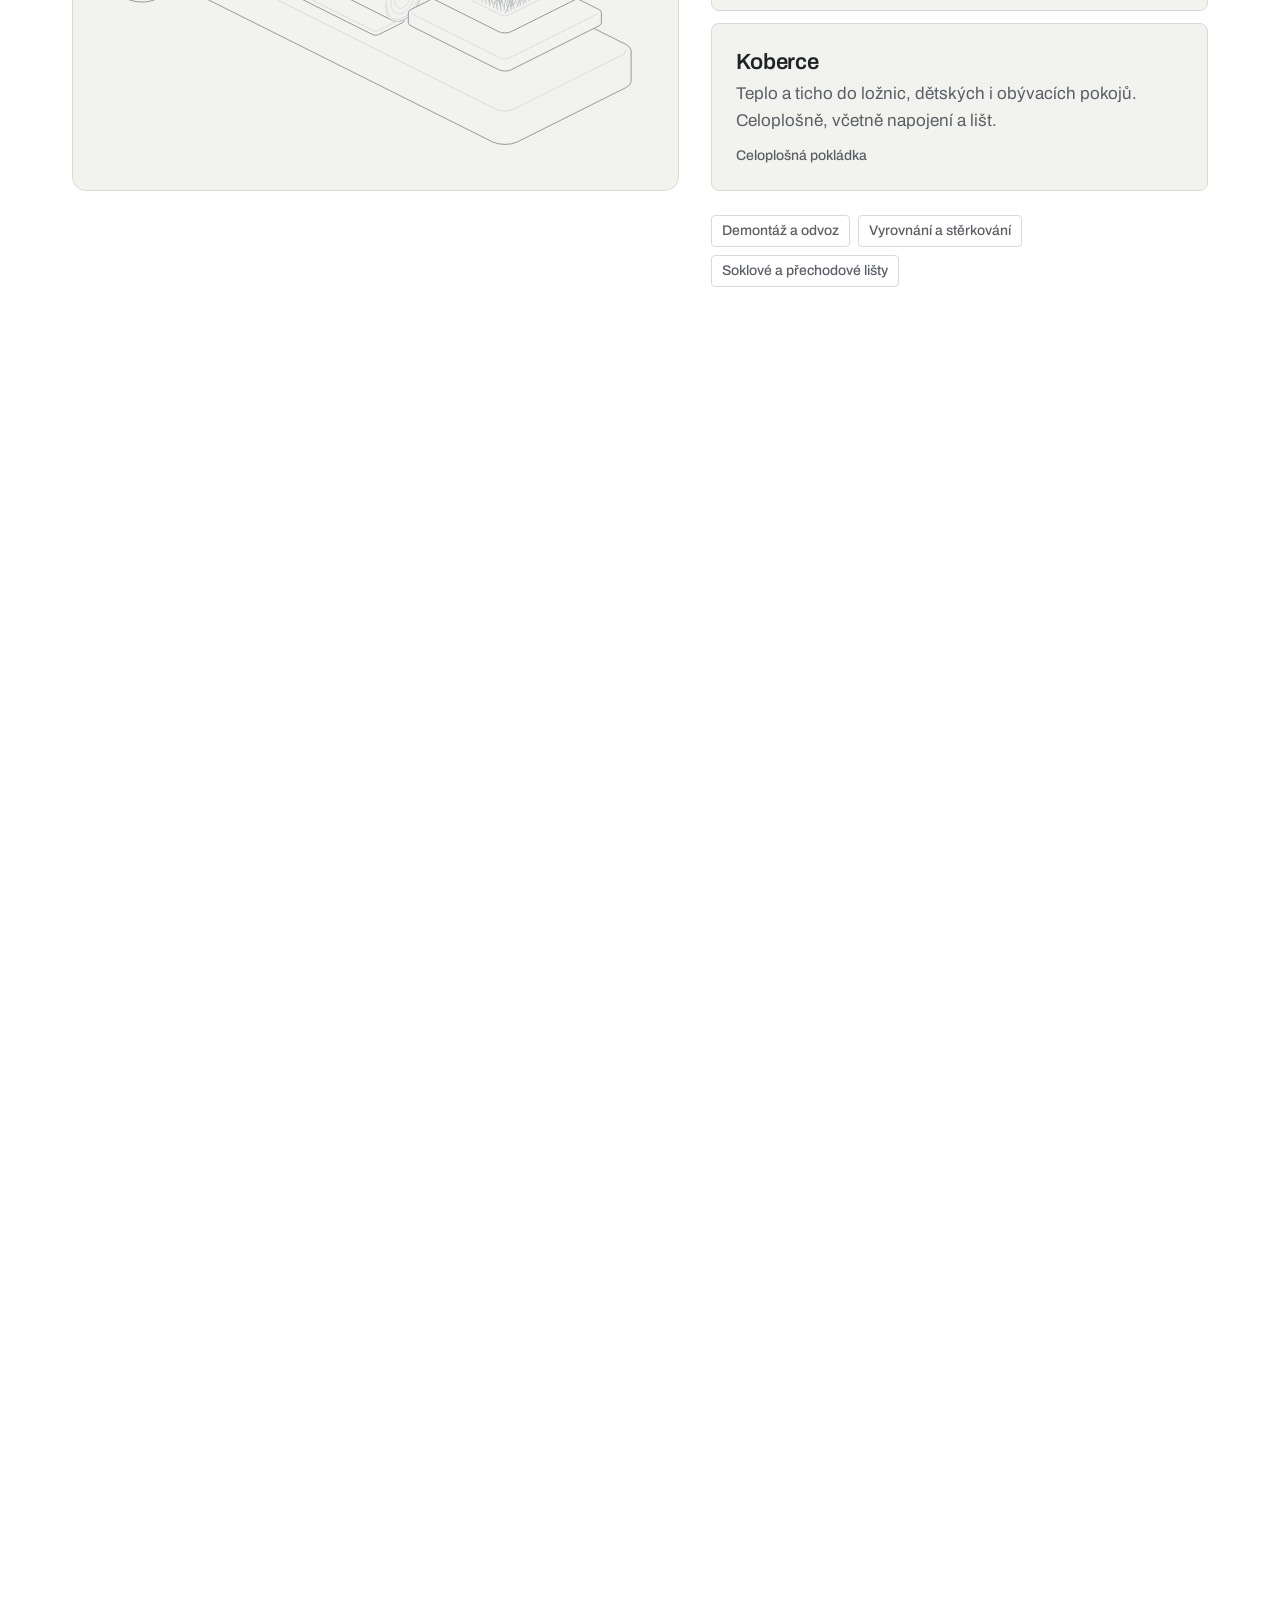
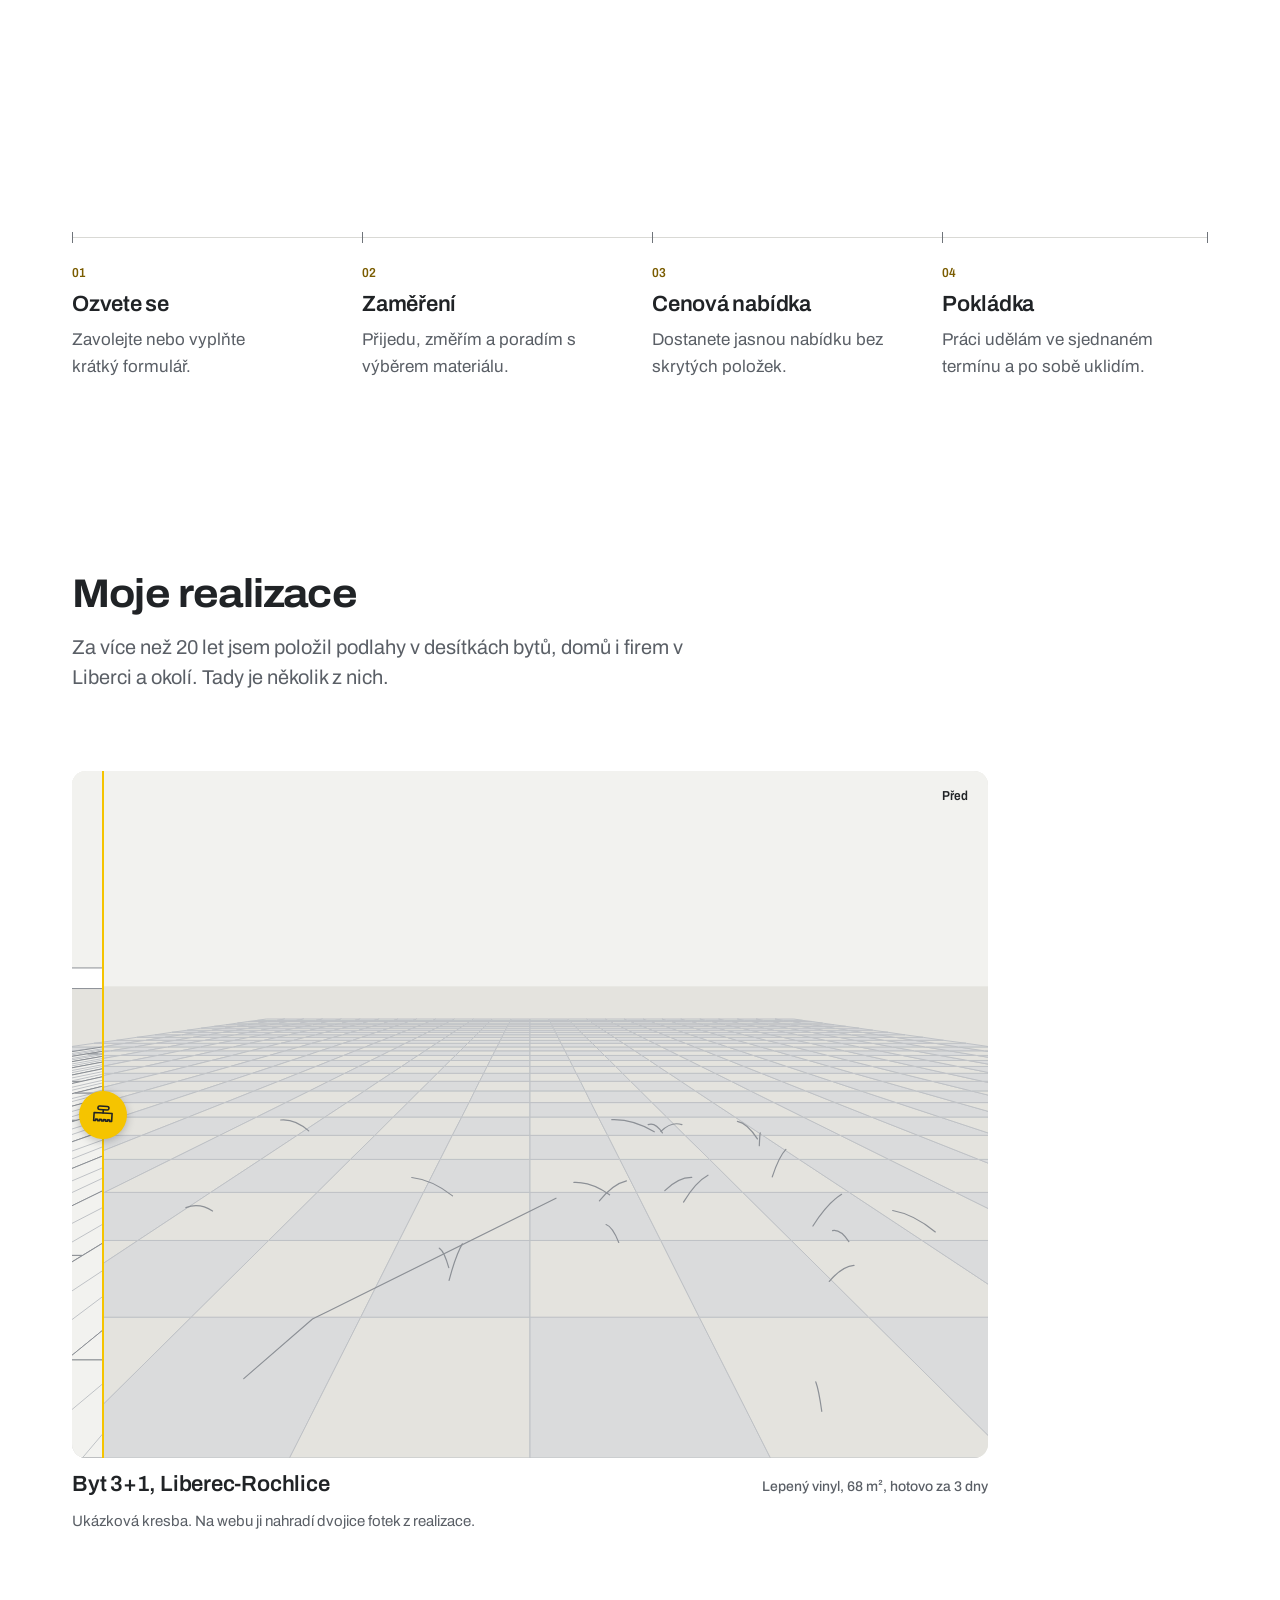
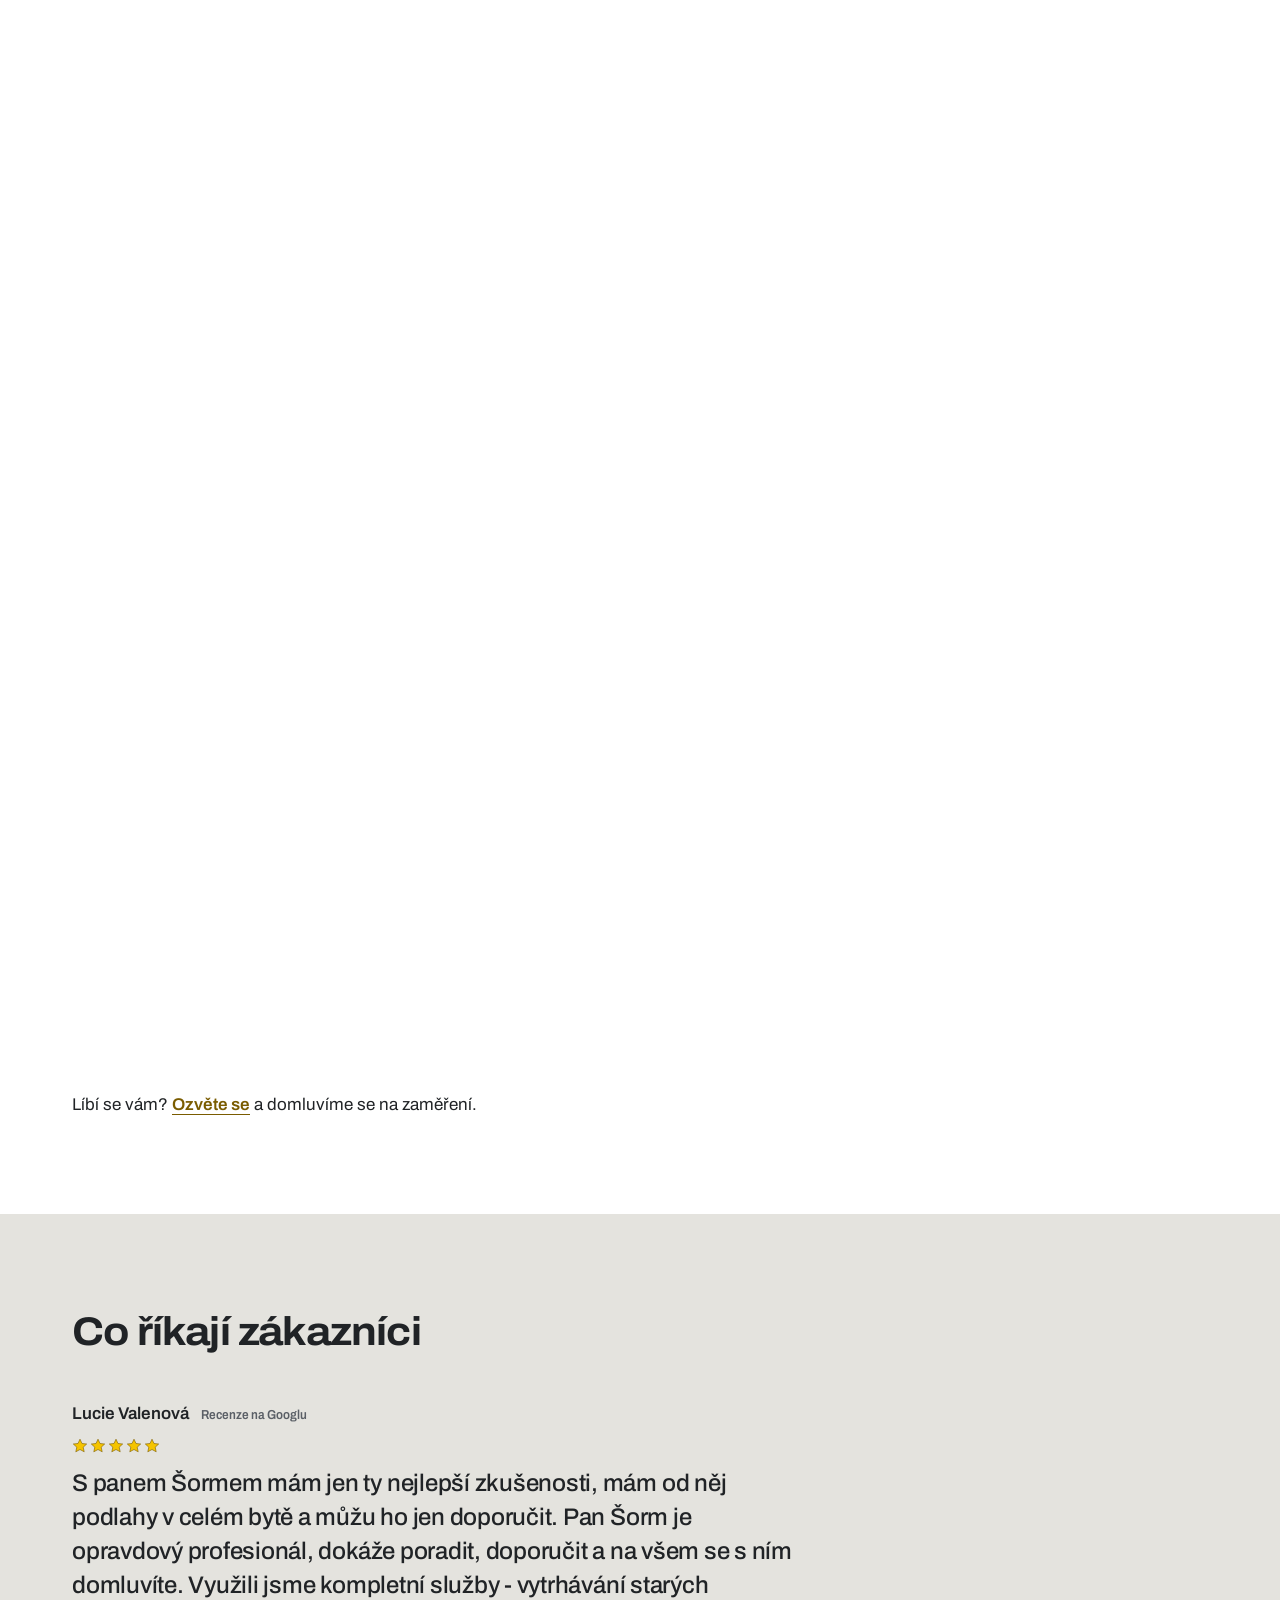
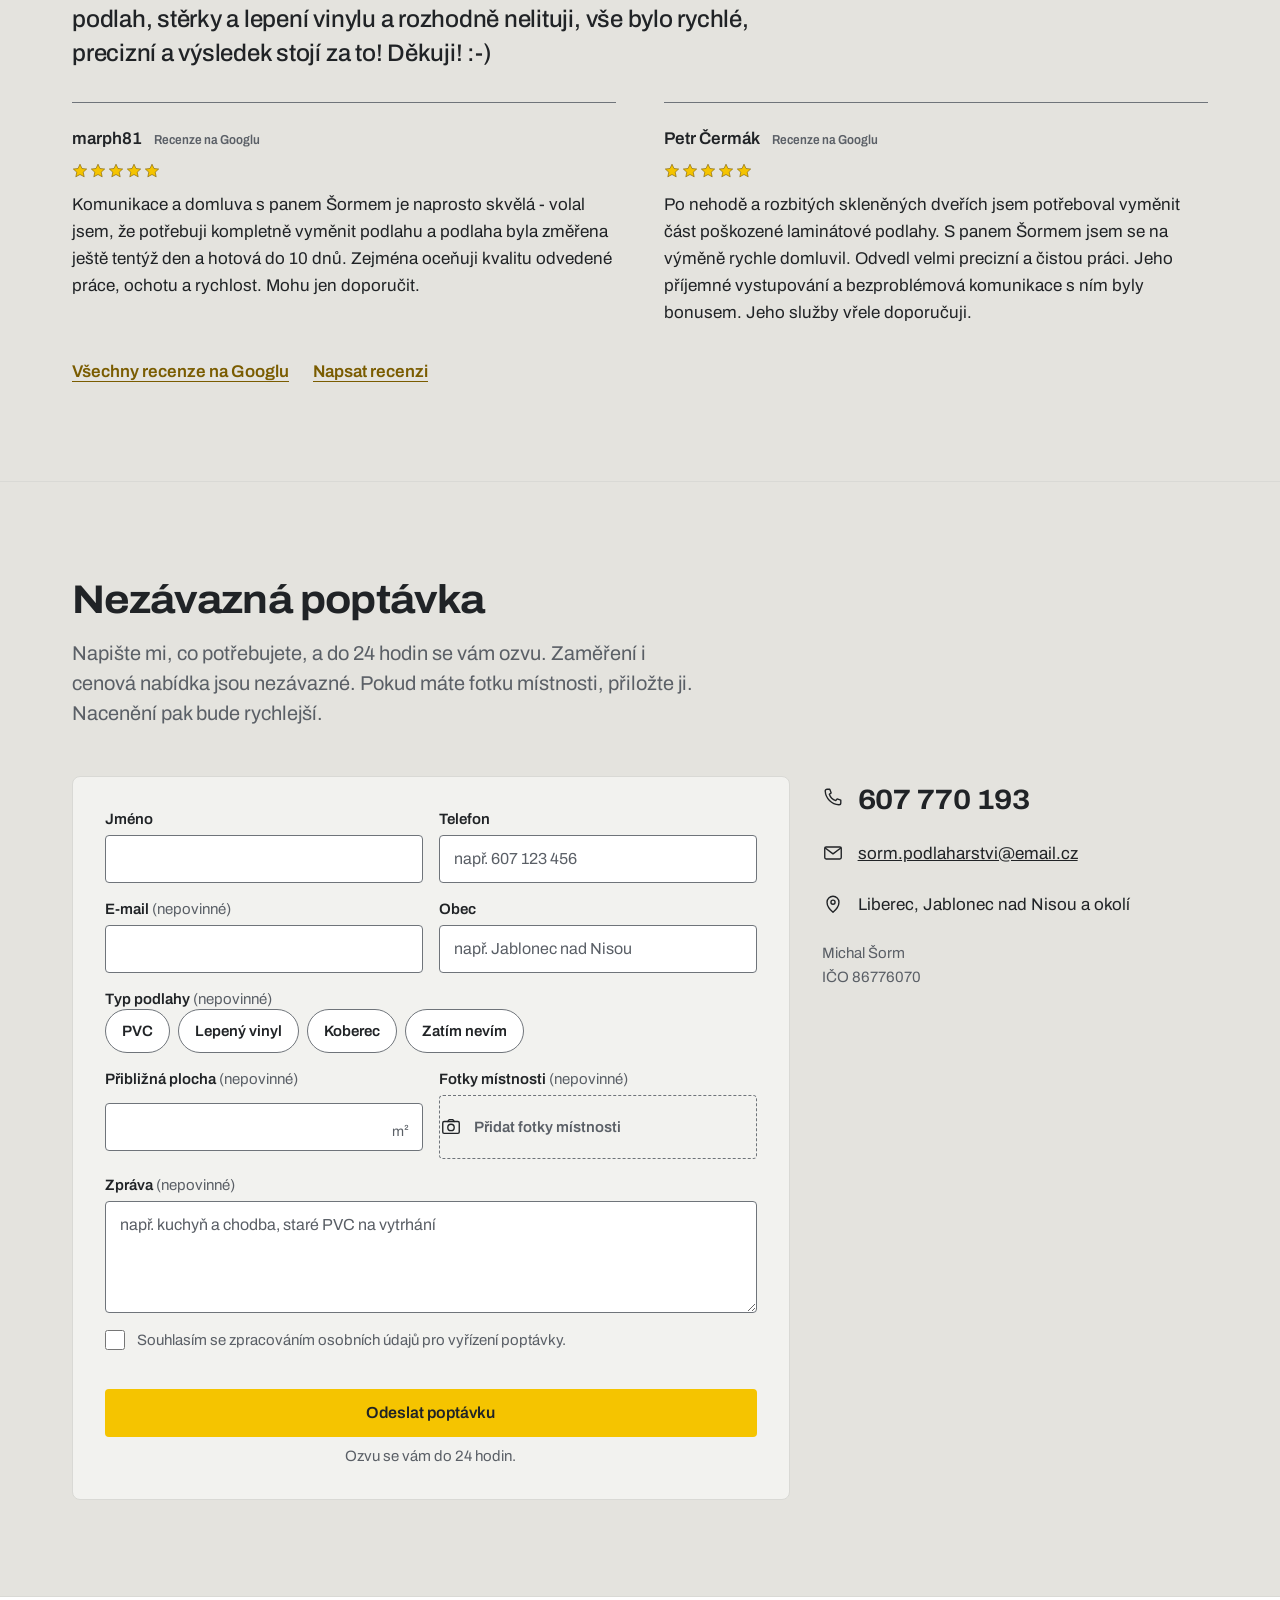
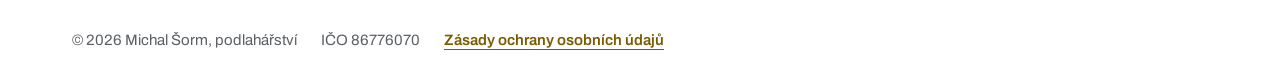
==== commit c9e11f9f: "sluzby: pripnuti pri scrollu a prepinani vzorku" ====
--- a/index.html
+++ b/index.html
@@ -101,6 +101,9 @@
       <p class="sp-lead">Specializuji se na tři typy podlah. Pomůžu vám vybrat tu, která se hodí do vaší domácnosti nebo provozu.</p>
     </header>
 
+    <!-- při scrollu se služby připnou a vzorky se postupně otevírají jako u reference -->
+    <div class="site-floors-pin">
+    <div class="site-floors-pin__frame">
     <div class="sp-services">
       <div class="sp-floors">
         <span class="sp-label sp-floors__tag" id="floors-tag">Najeďte na službu</span>
@@ -132,6 +135,8 @@
         </div>
       </div>
     </div>
+    </div>
+    </div>
 
     <ol class="sp-steps site-steps" aria-label="Jak to probíhá">
       <li class="sp-step"><span class="sp-label">01</span><span class="sp-h3">Ozvete se</span><p class="sp-body">Zavolejte nebo vyplňte krátký formulář.</p></li>
--- a/css/site.css
+++ b/css/site.css
@@ -16,6 +16,16 @@
 .site-section--sunk + .site-section--sunk { border-top: 1px solid var(--line); }
 .site-section__inner { max-width: calc(var(--container) - 2 * var(--space-8)); margin: 0 auto; }
 .site-section .sp-section-head { margin-bottom: var(--space-12); }
+
+/* Služby: na desktopu se připnou jako reference a scroll postupně otevře vinyl, PVC a koberec.
+   Dráha 150svh = 50svh na každý vzorek. Pod 720 px a při omezeném pohybu bez připnutí. */
+@media (prefers-reduced-motion: no-preference) and (min-width: 721px) {
+  .site-floors-pin { --pin-top: var(--sp-header-h); position: relative; height: calc(100svh - var(--pin-top) + 150svh); }
+  .site-floors-pin__frame {
+    position: sticky; top: var(--pin-top); min-height: calc(100svh - var(--pin-top));
+    display: flex; flex-direction: column; justify-content: center; padding-block: var(--space-6);
+  }
+}
 
 /* Služby: postup na konci sekce */
 .site-steps { margin-top: var(--space-24); }
